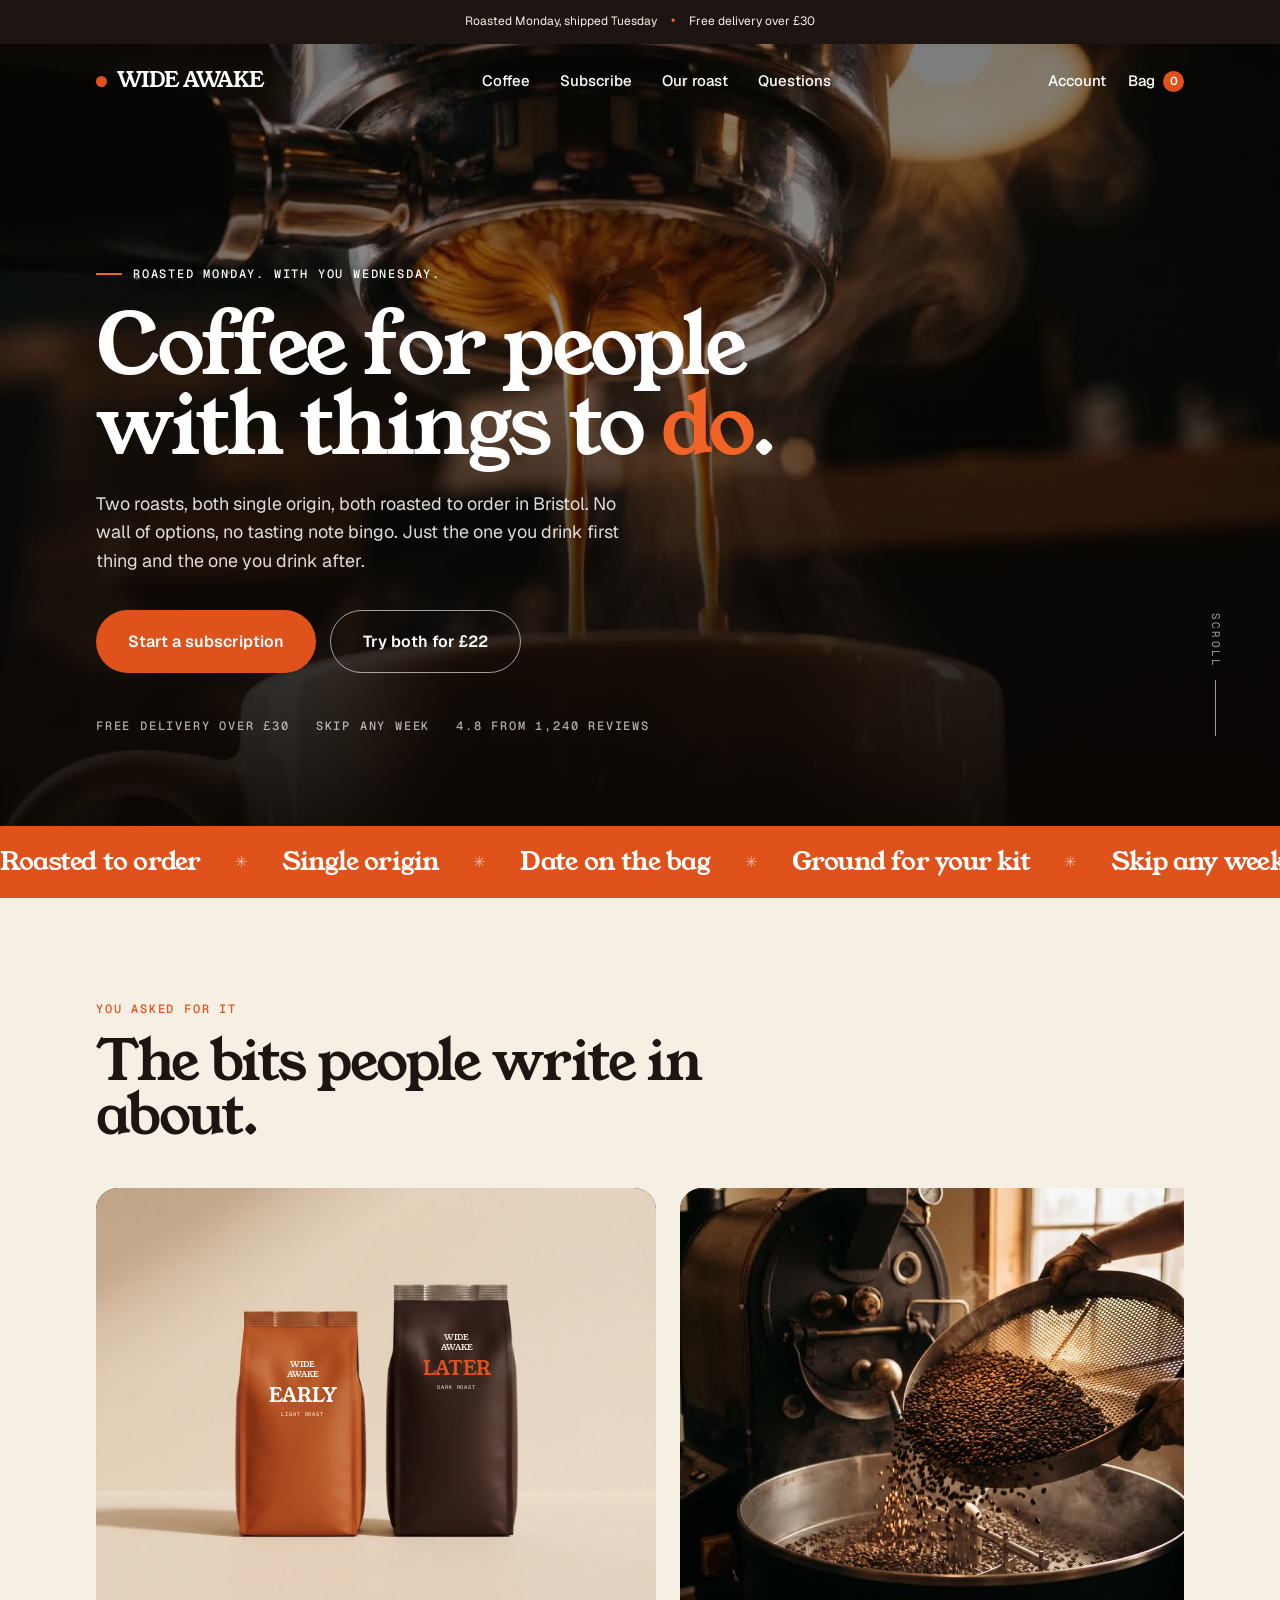
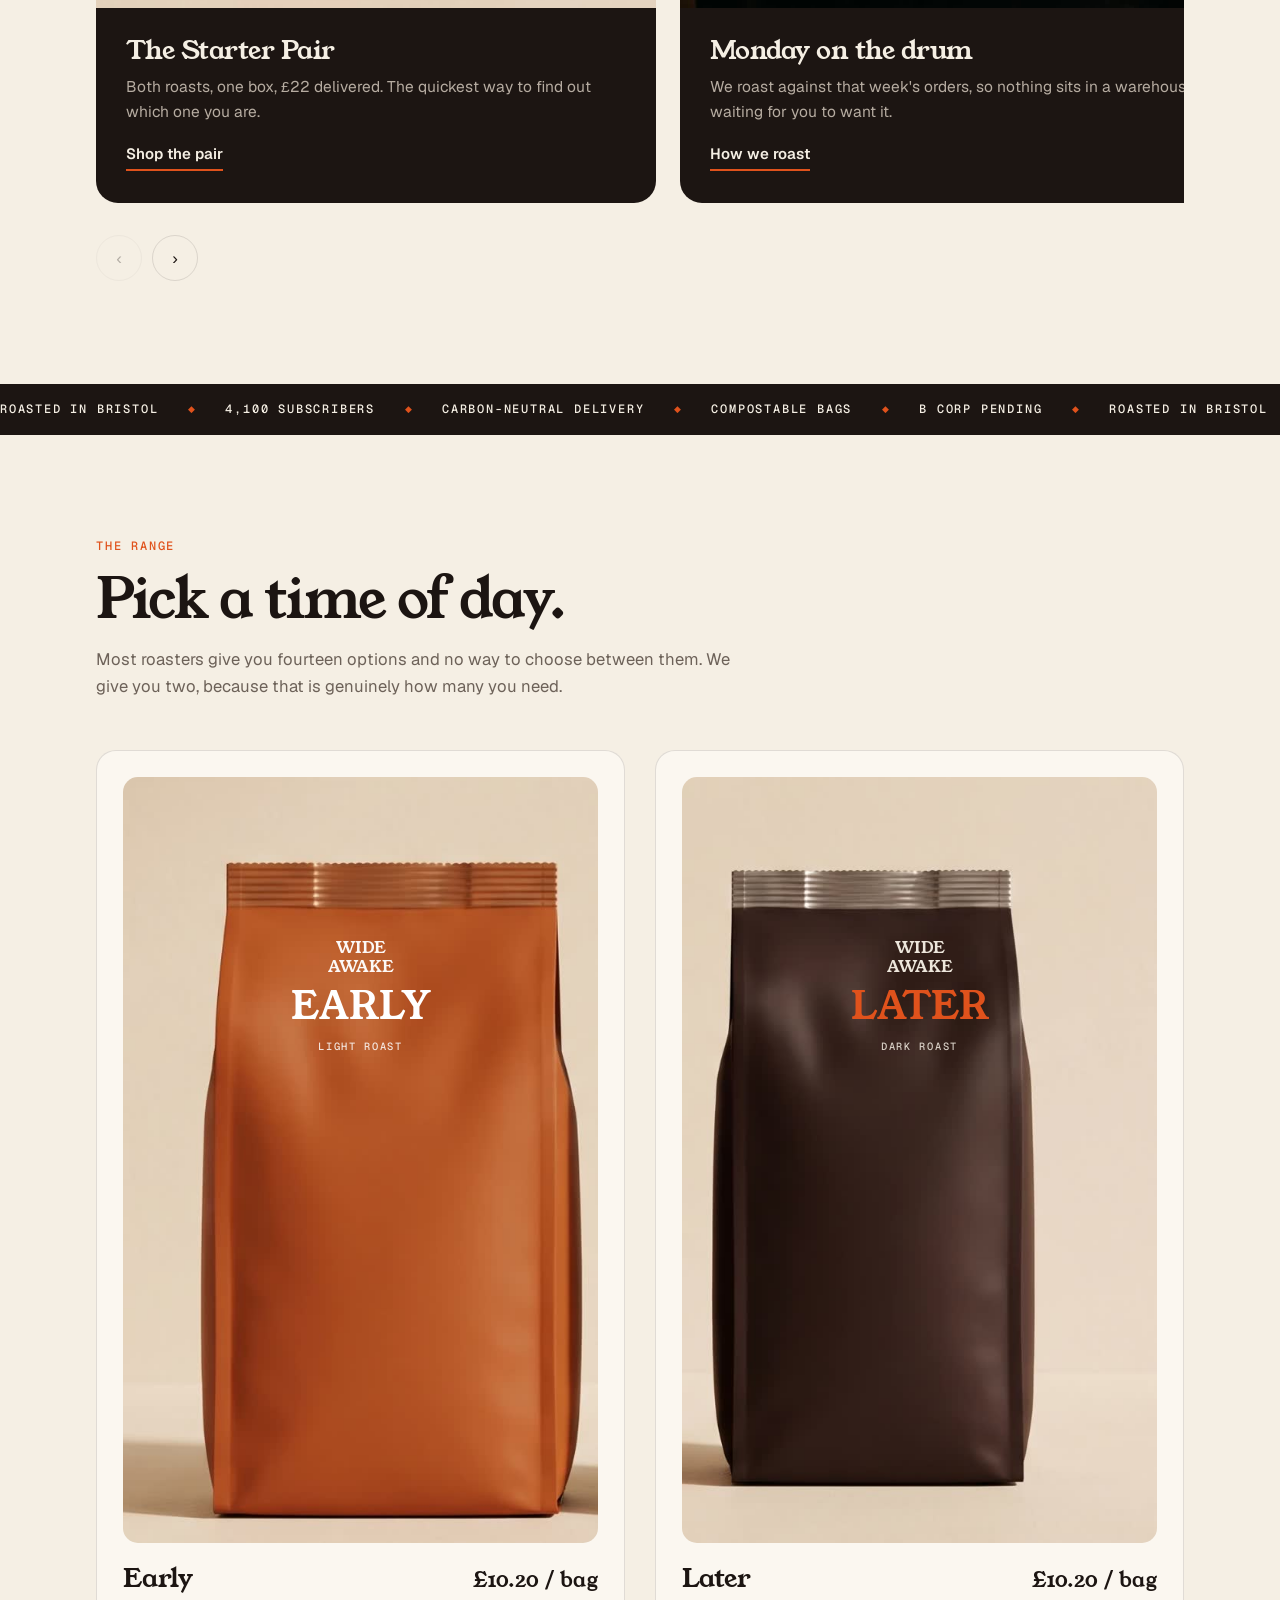
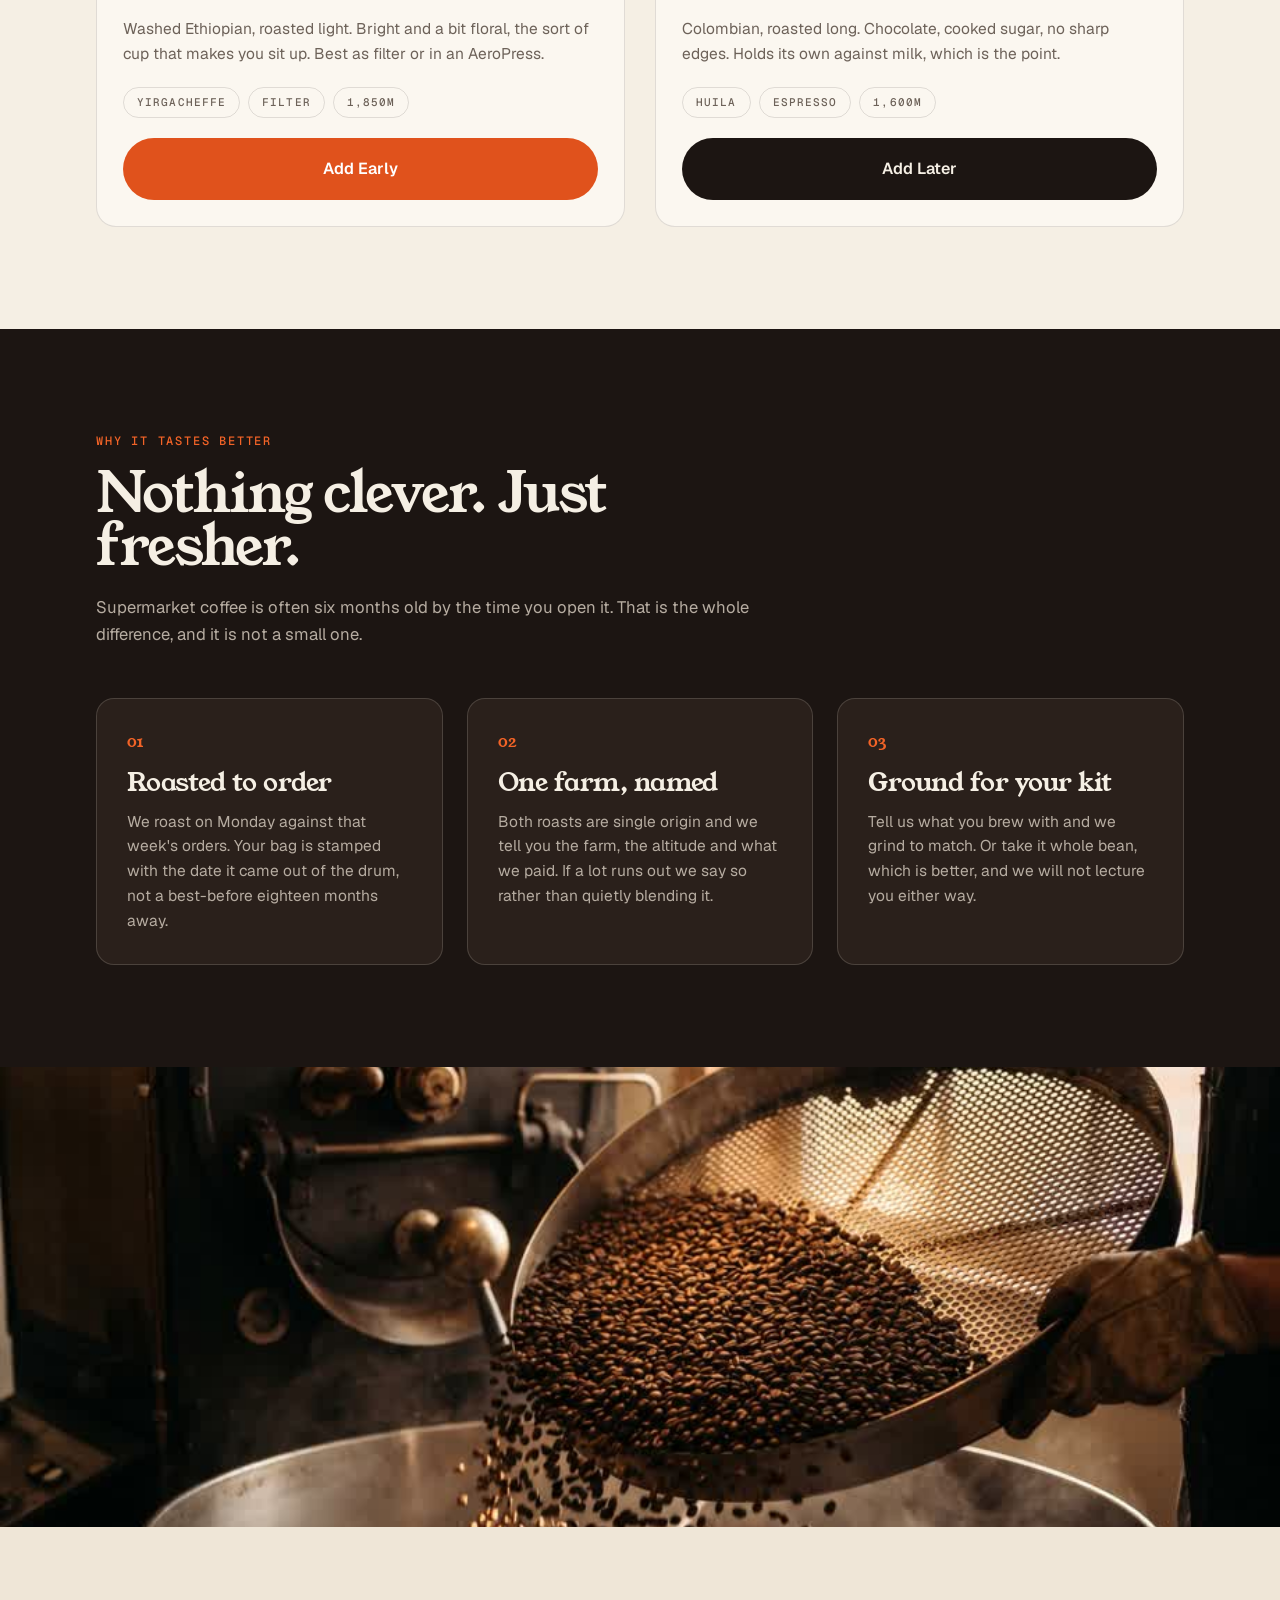
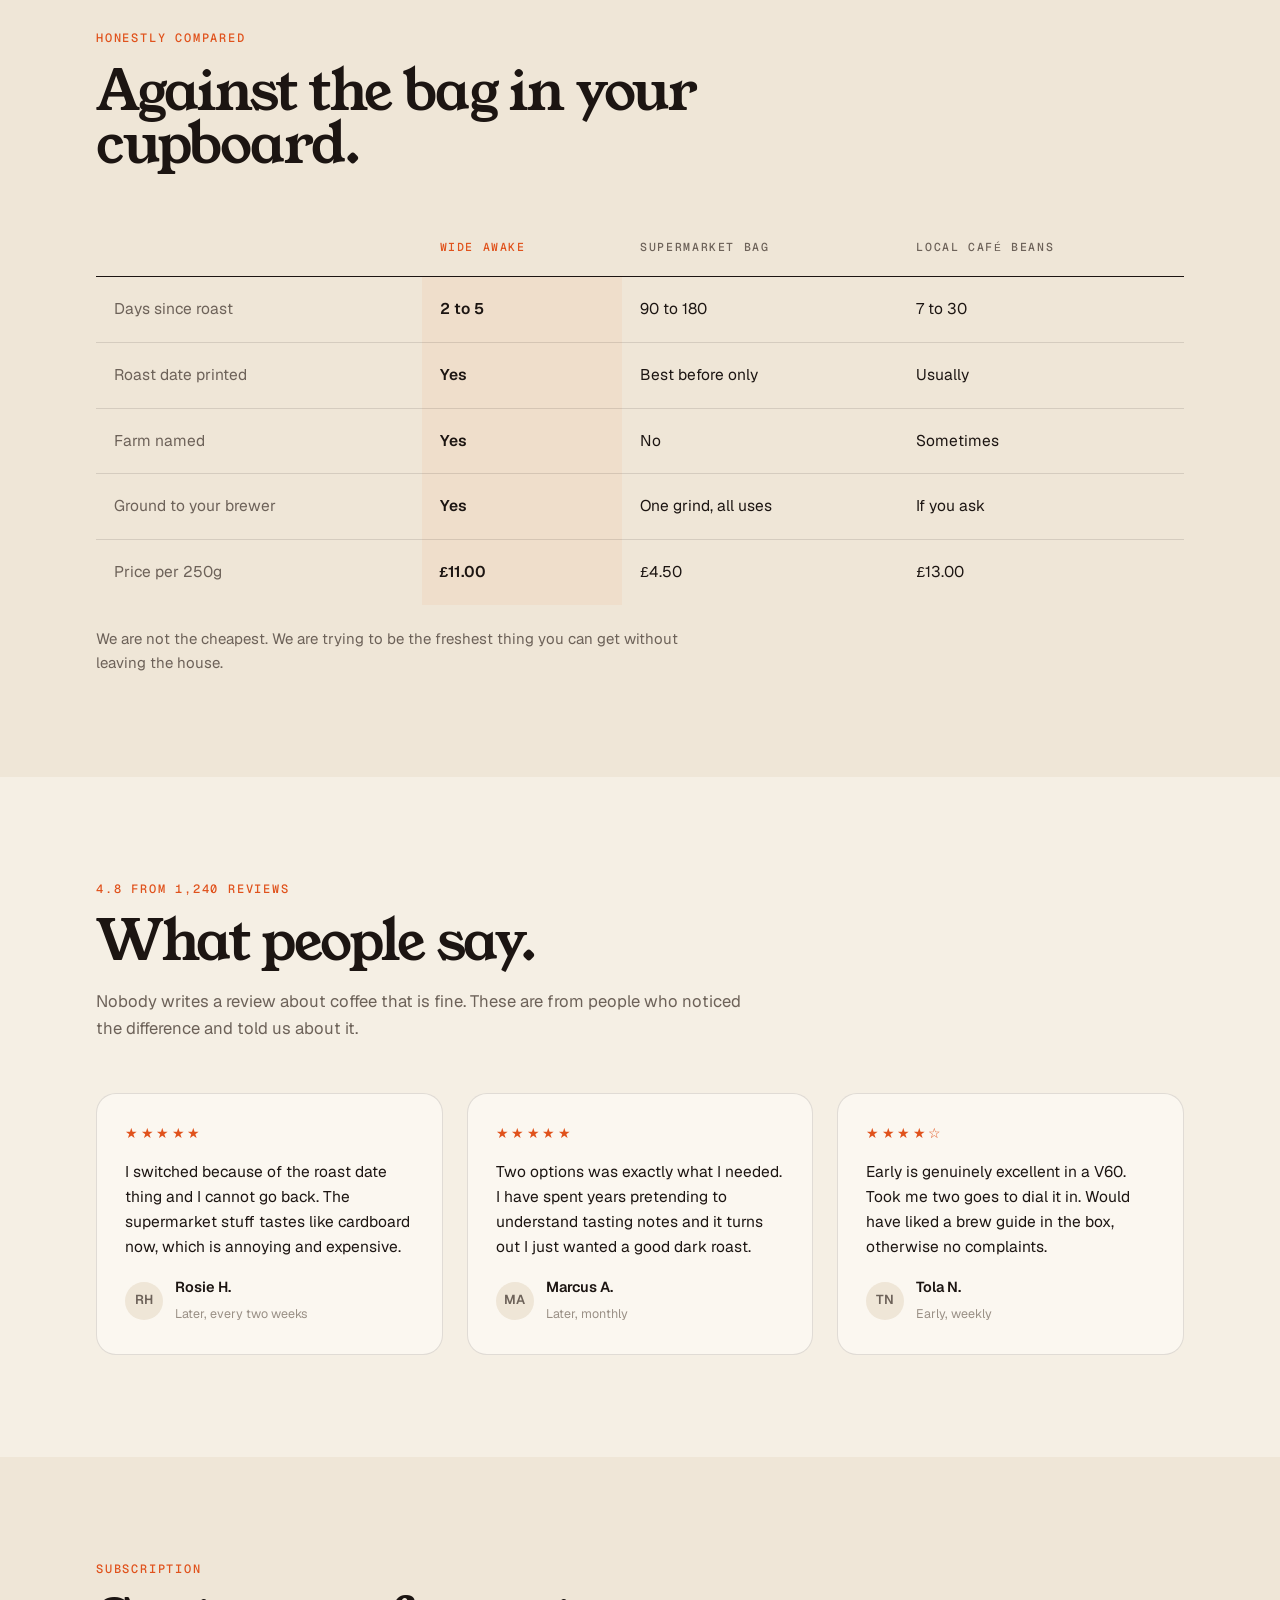
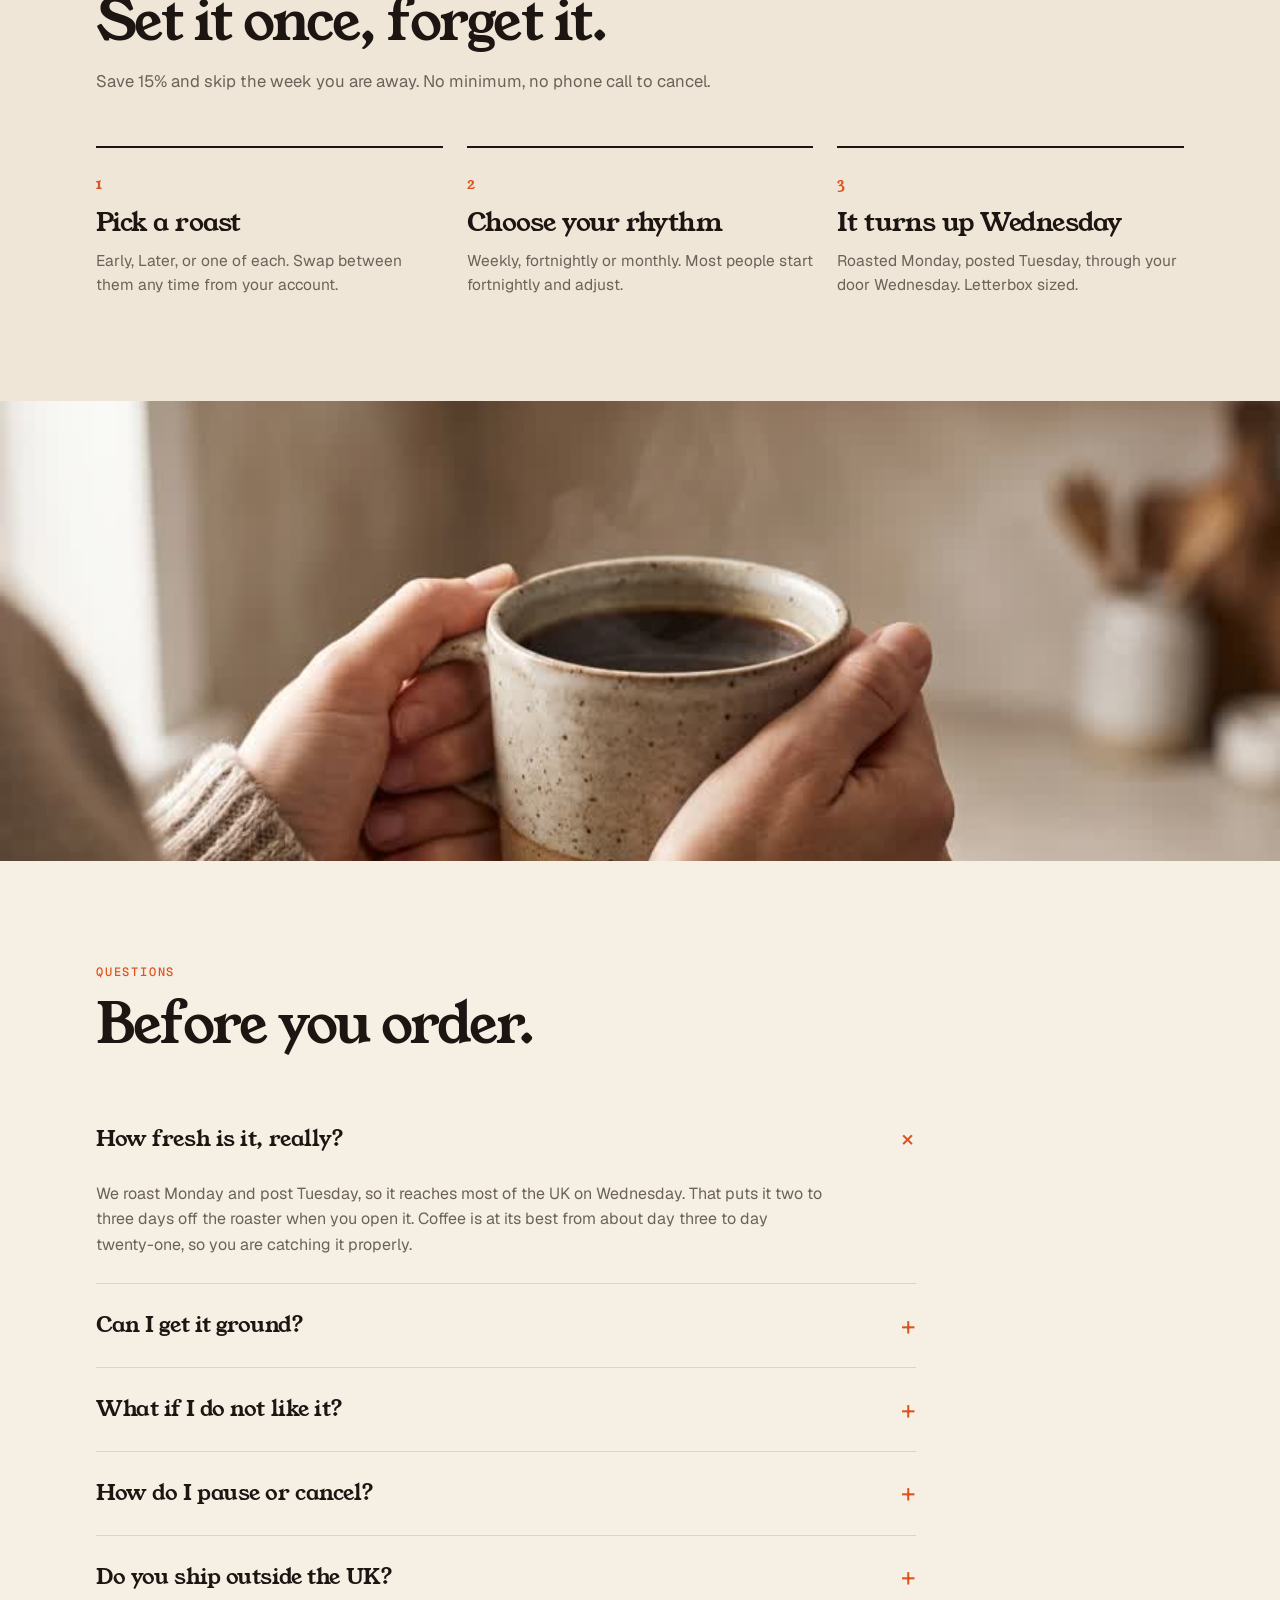
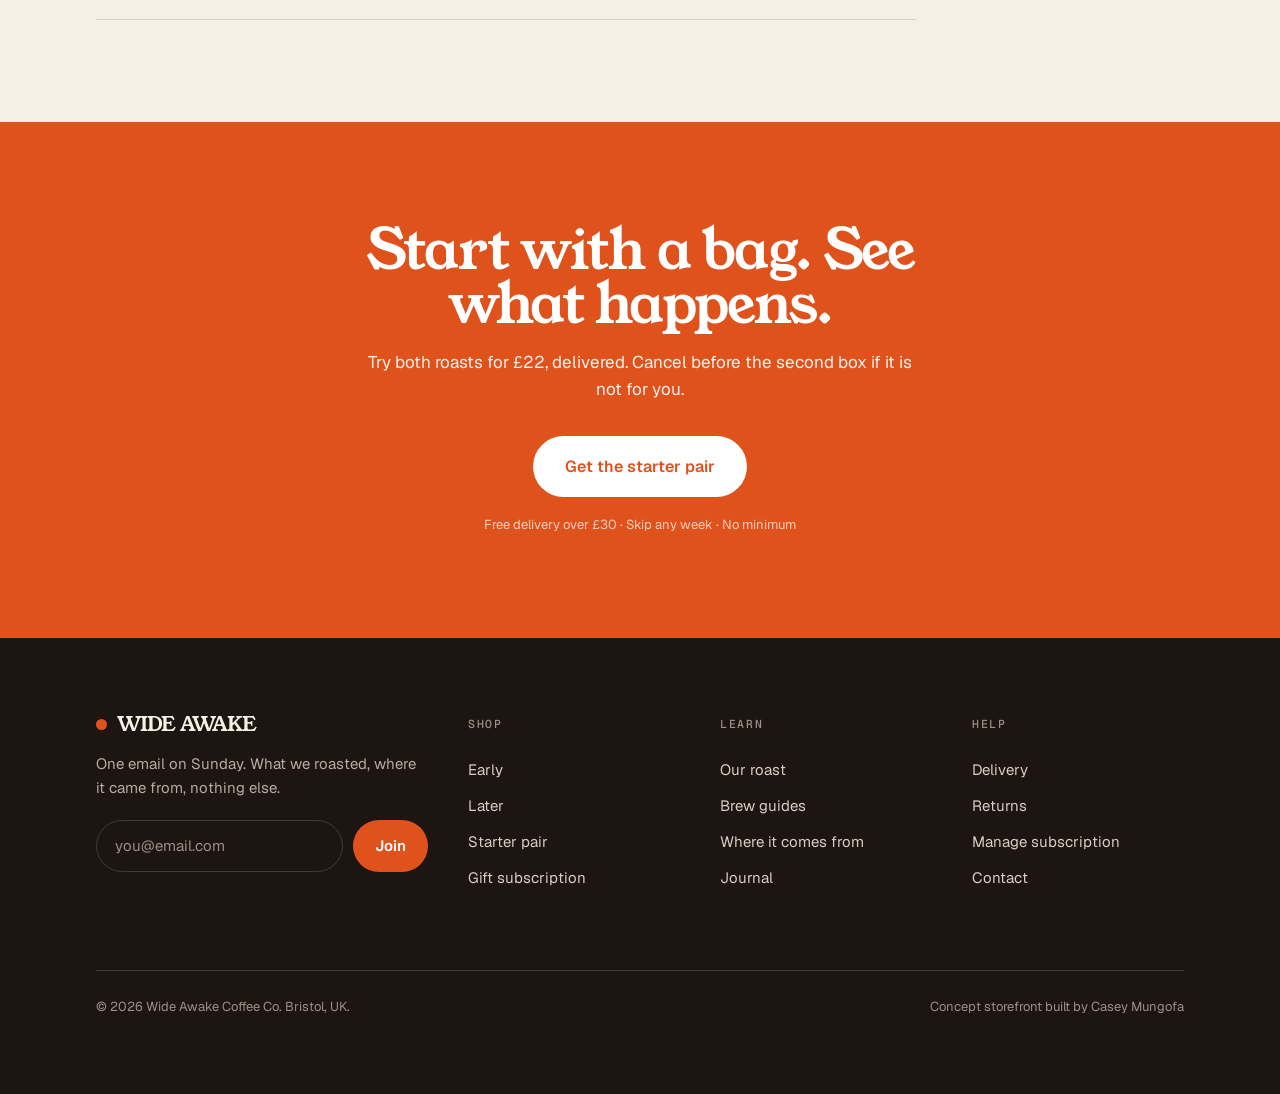
==== index.html @ 092fe20b "Build the Wide Awake storefront Two-page concept DTC coffee shop, hand written in HTML, CSS and vani" ====
<!doctype html>
<html lang="en-GB">
<head>
<meta charset="utf-8">
<meta name="viewport" content="width=device-width,initial-scale=1">
<title>Wide Awake Coffee Co. — Roasted Monday, with you Wednesday</title>
<meta name="description" content="Two single origin roasts, roasted to order in Bristol and posted the next day. Subscribe and save 15%, skip any week, cancel whenever.">
<meta name="theme-color" content="#1c1512">
<meta property="og:title" content="Wide Awake Coffee Co.">
<meta property="og:description" content="Coffee for people with things to do. Roasted Monday, with you Wednesday.">
<meta property="og:image" content="assets/img/hero-espresso.jpg">
<meta property="og:type" content="website">
<link rel="preload" href="assets/fonts/young-serif-400.woff2" as="font" type="font/woff2" crossorigin>
<link rel="preload" href="assets/fonts/geist-500.woff2" as="font" type="font/woff2" crossorigin>
<link rel="stylesheet" href="assets/css/site.css">
<link rel="icon" href="data:image/svg+xml,<svg xmlns='http://www.w3.org/2000/svg' viewBox='0 0 32 32'><circle cx='16' cy='16' r='14' fill='%23e0521c'/></svg>">
</head>
<body>
<a class="skip" href="#main">Skip to content</a>

<!-- announcement -->
<div class="ann" aria-live="off">
  <div class="ann-track" id="annTrack">
    <div class="ann-item">Roasted Monday, shipped Tuesday <span>•</span> Free delivery over £30</div>
    <div class="ann-item">Skip or cancel any time <span>•</span> No minimum, no phone call</div>
    <div class="ann-item">Compostable bags <span>•</span> Carbon-neutral delivery</div>
  </div>
</div>

<!-- header -->
<header class="hdr" id="hdr">
  <div class="wrap hdr-in">
    <a class="brand" href="index.html"><i></i>WIDE AWAKE</a>
    <nav class="nav" aria-label="Main">
      <a href="product.html">Coffee</a>
      <a href="#subscription">Subscribe</a>
      <a href="#proof">Our roast</a>
      <a href="#faq">Questions</a>
    </nav>
    <div class="hdr-right">
      <a class="acct" href="#">Account</a>
      <button class="bag-btn" id="bagBtn" aria-label="Open bag">
        Bag <span class="bag-count" id="bagCount">0</span>
      </button>
      <button class="burger" id="burger" aria-label="Open menu" aria-expanded="false">
        <span></span><span></span><span></span>
      </button>
    </div>
  </div>
</header>

<main id="main">

<!-- hero -->
<section class="hero">
  <div class="hero-media">
    <img src="assets/img/hero-espresso.jpg" alt="Espresso extracting from a portafilter into a white cup" fetchpriority="high">
  </div>
  <div class="hero-scrim"></div>
  <div class="wrap hero-in">
    <div class="hero-kicker"><i></i><span>Roasted Monday. With you Wednesday.</span></div>
    <h1>Coffee for people with things to <em>do</em>.</h1>
    <p>Two roasts, both single origin, both roasted to order in Bristol. No wall of options,
       no tasting note bingo. Just the one you drink first thing and the one you drink after.</p>
    <div class="hero-cta">
      <a class="btn btn-primary" href="#range">Start a subscription</a>
      <a class="btn" href="#range" style="border:1.5px solid rgba(255,255,255,.6);color:#fff">Try both for £22</a>
    </div>
    <div class="hero-foot">
      <span class="mono">Free delivery over £30</span>
      <span class="mono">Skip any week</span>
      <span class="mono">4.8 from 1,240 reviews</span>
    </div>
  </div>
  <div class="scroll-cue">Scroll</div>
</section>

<!-- ticker -->
<div class="ticker" aria-hidden="true">
  <div class="ticker-run">
    <span>Roasted to order</span><i>✳</i><span>Single origin</span><i>✳</i>
    <span>Date on the bag</span><i>✳</i><span>Ground for your kit</span><i>✳</i>
    <span>Skip any week</span><i>✳</i>
  </div>
  <div class="ticker-run">
    <span>Roasted to order</span><i>✳</i><span>Single origin</span><i>✳</i>
    <span>Date on the bag</span><i>✳</i><span>Ground for your kit</span><i>✳</i>
    <span>Skip any week</span><i>✳</i>
  </div>
</div>

<!-- carousel -->
<section class="sec">
  <div class="wrap">
    <div class="sec-head rv">
      <span class="eyebrow mono">You asked for it</span>
      <h2>The bits people write in about.</h2>
    </div>
    <div class="rail rv" id="rail" style="margin-top:clamp(30px,3.6vw,46px)">
      <article class="slide">
        <div class="shot-in">
          <img src="assets/img/bags.jpg" alt="Wide Awake Early and Later side by side on a plaster backdrop">
          <div class="mark" style="left:26.2%;width:21.4%;top:41%">
            <div class="m1">WIDE<br>AWAKE</div><div class="m2">EARLY</div><div class="m3">LIGHT ROAST</div>
          </div>
          <div class="mark on-dark" style="left:52.8%;width:23.2%;top:34.5%">
            <div class="m1">WIDE<br>AWAKE</div><div class="m2">LATER</div><div class="m3">DARK ROAST</div>
          </div>
        </div>
        <div class="slide-body">
          <h3>The Starter Pair</h3>
          <p>Both roasts, one box, £22 delivered. The quickest way to find out which one you are.</p>
          <a class="slide-link" href="#range">Shop the pair</a>
        </div>
      </article>
      <article class="slide">
        <img src="assets/img/roastery.jpg" alt="Freshly roasted beans tipped into the cooling tray">
        <div class="slide-body">
          <h3>Monday on the drum</h3>
          <p>We roast against that week's orders, so nothing sits in a warehouse waiting for you to want it.</p>
          <a class="slide-link" href="#proof">How we roast</a>
        </div>
      </article>
      <article class="slide">
        <img src="assets/img/pourover.jpg" alt="Water poured from a gooseneck kettle over a paper filter">
        <div class="slide-body">
          <h3>Brew guides that fit</h3>
          <p>One card per method, written for the kit you already own rather than the kit we would like you to buy.</p>
          <a class="slide-link" href="#">Read the guides</a>
        </div>
      </article>
      <article class="slide">
        <img src="assets/img/mug-counter.jpg" alt="A speckled stoneware mug of black coffee on a kitchen counter">
        <div class="slide-body">
          <h3>Letterbox sized</h3>
          <p>The bag fits through a standard letterbox, so nobody has to be in on Wednesday.</p>
          <a class="slide-link" href="#subscription">How delivery works</a>
        </div>
      </article>
    </div>
    <div class="rail-nav rv">
      <button id="railPrev" aria-label="Previous">‹</button>
      <button id="railNext" aria-label="Next">›</button>
    </div>
  </div>
</section>

<!-- trust strip -->
<div class="trust" aria-hidden="true">
  <div class="trust-in">
    <div class="trust-run">
      <span>Roasted in Bristol</span><i>◆</i><span>4,100 subscribers</span><i>◆</i>
      <span>Carbon-neutral delivery</span><i>◆</i><span>Compostable bags</span><i>◆</i>
      <span>B Corp pending</span><i>◆</i>
    </div>
    <div class="trust-run">
      <span>Roasted in Bristol</span><i>◆</i><span>4,100 subscribers</span><i>◆</i>
      <span>Carbon-neutral delivery</span><i>◆</i><span>Compostable bags</span><i>◆</i>
      <span>B Corp pending</span><i>◆</i>
    </div>
  </div>
</div>

<!-- range -->
<section class="sec" id="range">
  <div class="wrap">
    <div class="sec-head rv">
      <span class="eyebrow mono">The range</span>
      <h2>Pick a time of day.</h2>
      <p class="lede">Most roasters give you fourteen options and no way to choose between them.
        We give you two, because that is genuinely how many you need.</p>
    </div>

    <div class="cards">
      <article class="card rv" data-sku="early">
        <div class="shot">
          <img src="assets/img/bag-early.jpg" alt="Wide Awake Early, light roast, 250g" loading="lazy">
          <div class="mark">
            <div class="m1">WIDE<br>AWAKE</div>
            <div class="m2">EARLY</div>
            <div class="m3">LIGHT ROAST</div>
          </div>
        </div>
        <div class="card-top">
          <h3>Early</h3>
          <span class="price" data-price>£10.20 / bag</span>
        </div>
        <p>Washed Ethiopian, roasted light. Bright and a bit floral, the sort of cup that makes
           you sit up. Best as filter or in an AeroPress.</p>
        <div class="chips"><span class="chip">Yirgacheffe</span><span class="chip">Filter</span><span class="chip">1,850m</span></div>
        <button class="btn btn-primary btn-block add" data-name="Early" data-sub="Light roast, 250g" data-img="assets/img/bag-early.jpg" data-amt="10.2">Add Early</button>
      </article>

      <article class="card rv" data-sku="later" style="transition-delay:.09s">
        <div class="shot">
          <img src="assets/img/bag-later.jpg" alt="Wide Awake Later, dark roast, 250g" loading="lazy">
          <div class="mark on-dark">
            <div class="m1">WIDE<br>AWAKE</div>
            <div class="m2">LATER</div>
            <div class="m3">DARK ROAST</div>
          </div>
        </div>
        <div class="card-top">
          <h3>Later</h3>
          <span class="price" data-price>£10.20 / bag</span>
        </div>
        <p>Colombian, roasted long. Chocolate, cooked sugar, no sharp edges. Holds its own
           against milk, which is the point.</p>
        <div class="chips"><span class="chip">Huila</span><span class="chip">Espresso</span><span class="chip">1,600m</span></div>
        <button class="btn btn-dark btn-block add" data-name="Later" data-sub="Dark roast, 250g" data-img="assets/img/bag-later.jpg" data-amt="10.2">Add Later</button>
      </article>
    </div>
  </div>
</section>

<!-- proof -->
<section class="sec dark" id="proof">
  <div class="wrap">
    <div class="sec-head rv">
      <span class="eyebrow mono">Why it tastes better</span>
      <h2>Nothing clever. Just fresher.</h2>
      <p class="lede">Supermarket coffee is often six months old by the time you open it.
        That is the whole difference, and it is not a small one.</p>
    </div>
    <div class="steps">
      <div class="step rv">
        <span class="step-n">01</span>
        <h3>Roasted to order</h3>
        <p>We roast on Monday against that week's orders. Your bag is stamped with the date it
           came out of the drum, not a best-before eighteen months away.</p>
      </div>
      <div class="step rv" style="transition-delay:.09s">
        <span class="step-n">02</span>
        <h3>One farm, named</h3>
        <p>Both roasts are single origin and we tell you the farm, the altitude and what we
           paid. If a lot runs out we say so rather than quietly blending it.</p>
      </div>
      <div class="step rv" style="transition-delay:.18s">
        <span class="step-n">03</span>
        <h3>Ground for your kit</h3>
        <p>Tell us what you brew with and we grind to match. Or take it whole bean, which is
           better, and we will not lecture you either way.</p>
      </div>
    </div>
  </div>
</section>

<img class="band" src="assets/img/roastery.jpg" alt="Beans cooling in the tray after the Monday roast" loading="lazy">

<!-- comparison -->
<section class="sec ground">
  <div class="wrap">
    <div class="sec-head rv">
      <span class="eyebrow mono">Honestly compared</span>
      <h2>Against the bag in your cupboard.</h2>
    </div>
    <div class="table-wrap rv">
      <table>
        <thead>
          <tr><th></th><th class="us">Wide Awake</th><th>Supermarket bag</th><th>Local café beans</th></tr>
        </thead>
        <tbody>
          <tr><td>Days since roast</td><td class="us">2 to 5</td><td>90 to 180</td><td>7 to 30</td></tr>
          <tr><td>Roast date printed</td><td class="us">Yes</td><td>Best before only</td><td>Usually</td></tr>
          <tr><td>Farm named</td><td class="us">Yes</td><td>No</td><td>Sometimes</td></tr>
          <tr><td>Ground to your brewer</td><td class="us">Yes</td><td>One grind, all uses</td><td>If you ask</td></tr>
          <tr><td>Price per 250g</td><td class="us">£11.00</td><td>£4.50</td><td>£13.00</td></tr>
        </tbody>
      </table>
    </div>
    <p class="table-note rv">We are not the cheapest. We are trying to be the freshest thing you
       can get without leaving the house.</p>
  </div>
</section>

<!-- reviews -->
<section class="sec">
  <div class="wrap">
    <div class="sec-head rv">
      <span class="eyebrow mono">4.8 from 1,240 reviews</span>
      <h2>What people say.</h2>
      <p class="lede">Nobody writes a review about coffee that is fine. These are from people who
        noticed the difference and told us about it.</p>
    </div>
    <div class="reviews">
      <article class="review rv">
        <span class="stars">★★★★★</span>
        <p>I switched because of the roast date thing and I cannot go back. The supermarket
           stuff tastes like cardboard now, which is annoying and expensive.</p>
        <div class="who"><span class="avatar">RH</span><span><b>Rosie H.</b><em>Later, every two weeks</em></span></div>
      </article>
      <article class="review rv" style="transition-delay:.09s">
        <span class="stars">★★★★★</span>
        <p>Two options was exactly what I needed. I have spent years pretending to understand
           tasting notes and it turns out I just wanted a good dark roast.</p>
        <div class="who"><span class="avatar">MA</span><span><b>Marcus A.</b><em>Later, monthly</em></span></div>
      </article>
      <article class="review rv" style="transition-delay:.18s">
        <span class="stars">★★★★☆</span>
        <p>Early is genuinely excellent in a V60. Took me two goes to dial it in. Would have
           liked a brew guide in the box, otherwise no complaints.</p>
        <div class="who"><span class="avatar">TN</span><span><b>Tola N.</b><em>Early, weekly</em></span></div>
      </article>
    </div>
  </div>
</section>

<!-- subscription -->
<section class="sec ground" id="subscription">
  <div class="wrap">
    <div class="sec-head rv">
      <span class="eyebrow mono">Subscription</span>
      <h2>Set it once, forget it.</h2>
      <p class="lede">Save 15% and skip the week you are away. No minimum, no phone call to cancel.</p>
    </div>
    <div class="how">
      <div class="how-item rv">
        <span class="how-n">1</span>
        <h3>Pick a roast</h3>
        <p>Early, Later, or one of each. Swap between them any time from your account.</p>
      </div>
      <div class="how-item rv" style="transition-delay:.09s">
        <span class="how-n">2</span>
        <h3>Choose your rhythm</h3>
        <p>Weekly, fortnightly or monthly. Most people start fortnightly and adjust.</p>
      </div>
      <div class="how-item rv" style="transition-delay:.18s">
        <span class="how-n">3</span>
        <h3>It turns up Wednesday</h3>
        <p>Roasted Monday, posted Tuesday, through your door Wednesday. Letterbox sized.</p>
      </div>
    </div>
  </div>
</section>

<img class="band" src="assets/img/mug-hands.jpg" alt="Two hands wrapped around a mug of black coffee" loading="lazy">

<!-- faq -->
<section class="sec" id="faq">
  <div class="wrap">
    <div class="sec-head rv">
      <span class="eyebrow mono">Questions</span>
      <h2>Before you order.</h2>
    </div>
    <div class="faq rv">
      <details class="q" open>
        <summary>How fresh is it, really? <span class="sign">+</span></summary>
        <div class="a">We roast Monday and post Tuesday, so it reaches most of the UK on Wednesday.
          That puts it two to three days off the roaster when you open it. Coffee is at its best
          from about day three to day twenty-one, so you are catching it properly.</div>
      </details>
      <details class="q">
        <summary>Can I get it ground? <span class="sign">+</span></summary>
        <div class="a">Yes. Tell us what you brew with at checkout and we grind it that morning to
          match. Whole bean keeps better, so if you own a grinder we would nudge you that way,
          but ground is not a compromise if you are drinking it inside a fortnight.</div>
      </details>
      <details class="q">
        <summary>What if I do not like it? <span class="sign">+</span></summary>
        <div class="a">Tell us within thirty days and the first bag is on us, keep it or bin it.
          We would rather know why, so there is a line in the email asking, but you do not have
          to fill it in to get your money back.</div>
      </details>
      <details class="q">
        <summary>How do I pause or cancel? <span class="sign">+</span></summary>
        <div class="a">Two clicks in your account, any time before the Sunday cut-off. Skip a single
          week, push the whole thing back a month, or stop entirely. Nobody rings you to ask if
          you are sure.</div>
      </details>
      <details class="q">
        <summary>Do you ship outside the UK? <span class="sign">+</span></summary>
        <div class="a">Ireland and most of the EU, posted the same Tuesday, usually two to four days
          in transit. Everywhere else is on the list but we are not shipping it until it arrives
          fresh enough to be worth the money.</div>
      </details>
    </div>
  </div>
</section>

<!-- cta -->
<section class="cta">
  <div class="wrap">
    <h2>Start with a bag. See what happens.</h2>
    <p>Try both roasts for £22, delivered. Cancel before the second box if it is not for you.</p>
    <a class="btn btn-light btn-lg" href="#range">Get the starter pair</a>
    <small>Free delivery over £30 · Skip any week · No minimum</small>
  </div>
</section>

</main>

<!-- footer -->
<footer class="ftr">
  <div class="wrap">
    <div class="ftr-top">
      <div class="ftr-brand">
        <h4><i></i>WIDE AWAKE</h4>
        <p class="ftr-blurb">One email on Sunday. What we roasted, where it came from, nothing else.</p>
        <form class="signup" id="signup">
          <input type="email" placeholder="you@email.com" aria-label="Email address" required>
          <button type="submit">Join</button>
        </form>
        <p class="signup-done" id="signupDone">Thanks. Look out for Sunday.</p>
      </div>
      <div class="ftr-col">
        <h5>Shop</h5>
        <a href="product.html">Early</a><a href="product.html">Later</a>
        <a href="#range">Starter pair</a><a href="#">Gift subscription</a>
      </div>
      <div class="ftr-col">
        <h5>Learn</h5>
        <a href="#proof">Our roast</a><a href="#">Brew guides</a>
        <a href="#">Where it comes from</a><a href="#">Journal</a>
      </div>
      <div class="ftr-col">
        <h5>Help</h5>
        <a href="#">Delivery</a><a href="#">Returns</a>
        <a href="#subscription">Manage subscription</a><a href="#">Contact</a>
      </div>
    </div>
    <div class="ftr-btm">
      <span>© 2026 Wide Awake Coffee Co. Bristol, UK.</span>
      <span>Concept storefront built by Casey Mungofa</span>
    </div>
  </div>
</footer>

<!-- mobile sheet -->
<div class="sheet" id="sheet">
  <div class="sheet-hd">
    <span class="brand"><i></i>WIDE AWAKE</span>
    <button id="sheetClose" aria-label="Close menu" style="font-size:30px;line-height:1">×</button>
  </div>
  <a href="product.html">Coffee</a>
  <a href="#subscription">Subscribe</a>
  <a href="#proof">Our roast</a>
  <a href="#faq">Questions</a>
  <a href="#">Account</a>
  <a class="btn btn-primary" href="#range">Start a subscription</a>
</div>

<!-- cart -->
<div class="scrim" id="scrim"></div>
<aside class="drawer" id="drawer" aria-label="Your bag">
  <div class="drawer-hd">
    <h3>Your bag</h3>
    <button id="drawerClose" aria-label="Close bag" style="font-size:28px;line-height:1">×</button>
  </div>
  <div class="drawer-body" id="drawerBody">
    <p class="drawer-empty">Nothing in here yet.</p>
  </div>
  <div class="drawer-ft">
    <div class="total"><span>Subtotal</span><b id="total">£0.00</b></div>
    <a class="btn btn-primary btn-block" href="#">Checkout</a>
    <small>Free delivery over £30. Skip or cancel any time.</small>
  </div>
</aside>

<script src="assets/js/site.js"></script>
</body>
</html>
---- assets/css/site.css ----
/* ==========================================================================
   WIDE AWAKE. Coffee for people with things to do.
   One accent (ember), one dark (espresso), one ground (oat).
   Young Serif for the shouting, Geist for the talking, Geist Mono for labels.
   ========================================================================== */
@import url("fonts.css");

:root{
  --oat:#f5efe4;
  --oat-2:#efe6d7;
  --espresso:#1c1512;
  --espresso-2:#2a201b;
  --ember:#e0521c;
  --ember-lift:#f26327;
  --cream:#fbf7f0;
  --ink:#1c1512;
  --dim:#6d6259;
  --quiet:#9a9086;
  --soft:#b6aca1;
  --line:rgba(28,21,18,.12);
  --line-dark:rgba(245,239,228,.16);

  --display:"Young Serif",Georgia,"Times New Roman",serif;
  --body:Geist,-apple-system,BlinkMacSystemFont,"Segoe UI",Arial,sans-serif;
  --mono:"Geist Mono",ui-monospace,Consolas,monospace;

  --wrap:1200px;
  --gutter:clamp(20px,4.4vw,56px);
  --ease:cubic-bezier(.22,.61,.36,1);
}

*,*::before,*::after{box-sizing:border-box;margin:0;padding:0}
html{-webkit-text-size-adjust:100%;scroll-behavior:smooth}
body{background:var(--oat);color:var(--ink);font-family:var(--body);
  font-size:17px;line-height:1.6;-webkit-font-smoothing:antialiased;
  overflow-x:hidden}
img{display:block;max-width:100%}
a{color:inherit;text-decoration:none}
button{font:inherit;color:inherit;background:none;border:0;cursor:pointer}
:focus-visible{outline:2px solid var(--ember);outline-offset:3px;border-radius:4px}

.wrap{max-width:var(--wrap);margin:0 auto;padding-inline:var(--gutter)}
.mono{font-family:var(--mono);font-weight:500;font-size:12px;letter-spacing:.15em;
  text-transform:uppercase}
.skip{position:absolute;left:-9999px;top:0;background:var(--ember);color:#fff;
  padding:12px 20px;z-index:200}
.skip:focus{left:12px;top:12px}

h1,h2,h3,h4{font-family:var(--display);font-weight:400;letter-spacing:-.035em;
  line-height:.95}
h1{font-size:clamp(46px,6.6vw,84px)}
h2{font-size:clamp(34px,4.4vw,60px)}
h3{font-size:clamp(21px,2vw,28px);letter-spacing:-.02em;line-height:1.12}

/* --- buttons --- */
.btn{display:inline-flex;align-items:center;justify-content:center;gap:10px;
  font-family:var(--body);font-weight:600;font-size:16px;padding:18px 32px;
  border-radius:999px;min-height:56px;
  transition:transform .2s var(--ease),background .2s var(--ease),color .2s var(--ease)}
.btn:hover{transform:translateY(-2px)}
.btn:active{transform:translateY(0)}
.btn-primary{background:var(--ember);color:#fff}
.btn-primary:hover{background:var(--ember-lift)}
.btn-dark{background:var(--espresso);color:var(--oat)}
.btn-dark:hover{background:var(--espresso-2)}
.btn-ghost{border:1.5px solid var(--ink);color:var(--ink)}
.btn-ghost:hover{background:var(--ink);color:var(--oat)}
.btn-light{background:#fff;color:var(--ember)}
.btn-block{width:100%}

/* --- announcement --- */
.ann{background:var(--espresso);color:var(--oat);height:44px;overflow:hidden;
  display:grid;place-items:center;position:relative;z-index:60}
.ann-track{display:flex;flex-direction:column;transition:transform .6s var(--ease)}
.ann-item{height:44px;display:flex;align-items:center;justify-content:center;
  gap:14px;font-size:12px}
.ann-item span{color:var(--ember-lift)}

/* --- header --- */
.hdr{position:sticky;top:0;z-index:50;color:#fff;
  transition:background .3s var(--ease),color .3s var(--ease),
             box-shadow .3s var(--ease),transform .3s var(--ease)}
.hdr-in{display:flex;align-items:center;justify-content:space-between;gap:24px;
  height:74px}
.brand{display:flex;align-items:center;gap:10px;font-family:var(--display);
  font-size:21px;letter-spacing:-.045em}
.brand i{width:11px;height:11px;border-radius:50%;background:var(--ember);
  display:block;flex:none}
.nav{display:flex;align-items:center;gap:30px;font-size:15px;font-weight:500}
.nav a{position:relative;padding:6px 0}
.nav a::after{content:"";position:absolute;left:0;right:0;bottom:0;height:1.5px;
  background:currentColor;transform:scaleX(0);transform-origin:left;
  transition:transform .28s var(--ease)}
.nav a:hover::after{transform:scaleX(1)}
.hdr-right{display:flex;align-items:center;gap:22px;font-size:15px;font-weight:500}
.bag-btn{display:flex;align-items:center;gap:8px}
.bag-count{min-width:21px;height:21px;padding:0 6px;border-radius:999px;
  background:var(--ember);color:#fff;font-size:11.5px;font-weight:600;
  display:grid;place-items:center;transition:transform .3s var(--ease)}
.bag-count.pop{transform:scale(1.45)}
.burger{display:none;width:26px;height:16px;position:relative;flex:none}
.burger span{position:absolute;left:0;right:0;height:1.8px;background:currentColor;
  transition:transform .3s var(--ease),opacity .2s}
.burger span:nth-child(1){top:0}
.burger span:nth-child(2){top:7px}
.burger span:nth-child(3){top:14px}

/* solid state once you scroll past the hero */
.hdr.stuck{background:var(--oat);color:var(--ink);
  box-shadow:0 1px 0 var(--line),0 10px 30px rgba(28,21,18,.06)}
.hdr.hide{transform:translateY(-100%)}

/* --- hero --- */
.hero{position:relative;min-height:calc(100svh - 118px);margin-top:-74px;
  padding-top:74px;display:flex;align-items:flex-end;overflow:hidden;color:#fff}
.hero-media{position:absolute;inset:0}
.hero-media img{width:100%;height:100%;object-fit:cover;
  animation:drift 26s var(--ease) infinite alternate}
@keyframes drift{from{transform:scale(1.06) translate3d(0,0,0)}
  to{transform:scale(1.16) translate3d(0,-1.5%,0)}}
.hero-scrim{position:absolute;inset:0;background:linear-gradient(to top,
  rgba(10,7,5,.94) 0%,rgba(10,7,5,.78) 30%,rgba(10,7,5,.46) 62%,rgba(10,7,5,.52) 100%)}
.hero-in{position:relative;width:100%;padding-block:clamp(48px,7vw,92px)}
.hero-kicker{display:flex;align-items:center;gap:11px;margin-bottom:22px}
.hero-kicker i{width:26px;height:2px;background:var(--ember-lift);display:block}
.hero-kicker span{color:#fff;font-family:var(--mono);font-weight:500;
  font-size:12px;letter-spacing:.15em;text-transform:uppercase;
  text-shadow:0 1px 14px rgba(10,7,5,.8)}
.hero h1{max-width:15ch}
.hero h1 em{font-style:normal;color:var(--ember-lift)}
.hero p{margin-top:24px;max-width:46ch;font-size:clamp(17px,1.4vw,19px);
  color:rgba(255,255,255,.86)}
.hero-cta{display:flex;flex-wrap:wrap;gap:14px;margin-top:34px}
.hero-foot{display:flex;flex-wrap:wrap;align-items:center;gap:10px 26px;
  margin-top:44px;color:rgba(255,255,255,.68);font-size:12px}
.scroll-cue{position:absolute;right:var(--gutter);bottom:clamp(48px,7vw,92px);
  writing-mode:vertical-rl;font-family:var(--mono);font-size:11px;
  letter-spacing:.2em;text-transform:uppercase;color:rgba(255,255,255,.6);
  display:flex;align-items:center;gap:12px}
.scroll-cue::after{content:"";width:1px;height:56px;background:currentColor;
  animation:cue 2.2s var(--ease) infinite}
@keyframes cue{0%{transform:scaleY(.2);transform-origin:top}
  50%{transform:scaleY(1);transform-origin:top}
  51%{transform:scaleY(1);transform-origin:bottom}
  100%{transform:scaleY(.2);transform-origin:bottom}}

/* --- word ticker --- */
.ticker{background:var(--ember);color:#fff;padding:15px 0;overflow:hidden;
  display:flex;gap:0;white-space:nowrap}
.ticker-run{display:flex;align-items:center;gap:34px;padding-right:34px;flex:none;
  animation:slide 34s linear infinite}
.ticker-run span{font-family:var(--display);font-size:26px;letter-spacing:-.03em}
.ticker-run i{font-style:normal;opacity:.6;font-size:15px}
@keyframes slide{to{transform:translateX(-100%)}}
.ticker:hover .ticker-run{animation-play-state:paused}

/* --- section furniture --- */
.sec{padding-block:clamp(64px,8vw,116px)}
.sec-head{max-width:60ch}
.eyebrow{color:var(--ember);display:block;margin-bottom:16px}
.lede{margin-top:20px;color:var(--dim);font-size:clamp(16px,1.3vw,19px)}
.dark{background:var(--espresso);color:var(--oat)}
.dark .lede{color:var(--soft)}
.dark .eyebrow{color:var(--ember-lift)}
.ground{background:var(--oat-2)}

/* --- feature carousel --- */
.rail{display:flex;gap:24px;overflow-x:auto;scroll-snap-type:x mandatory;
  scroll-behavior:smooth;padding-bottom:6px;
  scrollbar-width:none}
.rail::-webkit-scrollbar{display:none}
.slide{flex:0 0 min(560px,84vw);scroll-snap-align:start;border-radius:22px;
  overflow:hidden;position:relative;background:var(--espresso);color:var(--oat)}
.slide img{width:100%;aspect-ratio:4/3;object-fit:cover;
  transition:transform .8s var(--ease)}
.slide:hover img{transform:scale(1.04)}
.slide-body{padding:28px 30px 32px}
.slide-body h3{margin-bottom:10px}
.slide-body p{color:var(--soft);font-size:15.5px}
.slide-link{display:inline-block;margin-top:18px;font-weight:600;font-size:15px;
  border-bottom:2px solid var(--ember);padding-bottom:3px}
.rail-nav{display:flex;gap:10px;margin-top:26px}
.rail-nav button{width:46px;height:46px;border-radius:50%;border:1.5px solid var(--line);
  display:grid;place-items:center;transition:background .2s,color .2s,border-color .2s}
.rail-nav button:hover{background:var(--ink);color:var(--oat);border-color:var(--ink)}
.rail-nav button[disabled]{opacity:.3;cursor:default}
.rail-nav button[disabled]:hover{background:none;color:inherit;border-color:var(--line)}

/* --- trust strip --- */
.trust{background:var(--espresso);color:var(--oat);padding:16px 0;overflow:hidden}
.trust-run{display:flex;align-items:center;gap:30px;flex:none;padding-right:30px;
  animation:slide 40s linear infinite}
.trust-run span{font-family:var(--mono);font-weight:500;font-size:12px;
  letter-spacing:.15em;text-transform:uppercase;white-space:nowrap}
.trust-run i{font-style:normal;color:var(--ember);font-size:9px}
.trust-in{display:flex}

/* --- product cards --- */
.cards{display:grid;grid-template-columns:repeat(2,minmax(0,1fr));gap:30px;
  margin-top:clamp(34px,4vw,54px)}
.card{background:var(--cream);border:1px solid var(--line);border-radius:20px;
  padding:26px;display:flex;flex-direction:column;gap:20px;
  transition:transform .35s var(--ease),box-shadow .35s var(--ease)}
.card:hover{transform:translateY(-6px);box-shadow:0 26px 50px rgba(28,21,18,.1)}
.shot{position:relative;border-radius:15px;overflow:hidden;container-type:inline-size}
.shot img{width:100%;aspect-ratio:62/100;object-fit:cover;object-position:50% 34%;
  transition:transform .9s var(--ease)}
.card:hover .shot img{transform:scale(1.03)}
.mark{position:absolute;left:13%;width:74%;top:21%;text-align:center;color:#fff;
  pointer-events:none}
.mark .m1{font-family:var(--display);font-size:3.4cqw;line-height:1.18;opacity:.96}
.mark .m2{font-family:var(--display);font-size:8cqw;line-height:1;margin-top:2.4cqw}
.mark .m3{font-family:var(--mono);font-weight:500;font-size:2.2cqw;
  letter-spacing:.16em;margin-top:2.6cqw;opacity:.84}
.mark.on-dark{color:#f5efe4}
.mark.on-dark .m2{color:var(--ember)}
.card-top{display:flex;justify-content:space-between;align-items:baseline;gap:16px}
.price{font-family:var(--display);font-size:21px}
.card p{color:var(--dim);font-size:15.5px}
.chips{display:flex;flex-wrap:wrap;gap:8px}
.chip{border:1px solid var(--line);border-radius:999px;padding:6px 13px;
  font-family:var(--mono);font-weight:500;font-size:11px;letter-spacing:.1em;
  text-transform:uppercase;color:var(--dim)}
.card .btn{margin-top:auto}

/* --- numbered proof --- */
.steps{display:grid;grid-template-columns:repeat(3,minmax(0,1fr));gap:24px;
  margin-top:clamp(34px,4vw,54px)}
.step{border:1px solid var(--line-dark);border-radius:18px;padding:30px;
  background:var(--espresso-2);display:flex;flex-direction:column;gap:13px}
.step-n{font-family:var(--display);font-size:16px;color:var(--ember-lift)}
.step p{color:var(--soft);font-size:15.5px}
.band{width:100%;height:clamp(280px,38vw,460px);object-fit:cover}

/* --- comparison --- */
.table-wrap{margin-top:clamp(30px,3.6vw,46px);overflow-x:auto}
table{width:100%;border-collapse:collapse;min-width:640px}
th,td{padding:20px 18px;text-align:left;border-bottom:1px solid var(--line);
  font-size:15.5px;vertical-align:middle}
thead th{font-family:var(--mono);font-weight:500;font-size:11.5px;
  letter-spacing:.14em;text-transform:uppercase;color:var(--dim);
  border-bottom:1px solid var(--ink)}
thead th.us{color:var(--ember)}
tbody td:first-child{color:var(--dim)}
td.us{font-weight:600;background:rgba(224,82,28,.06)}
tr:last-child td{border-bottom:0}
.table-note{margin-top:22px;color:var(--dim);font-size:15px;max-width:60ch}

/* --- reviews --- */
.reviews{display:grid;grid-template-columns:repeat(3,minmax(0,1fr));gap:24px;
  margin-top:clamp(34px,4vw,54px)}
.review{background:var(--cream);border:1px solid var(--line);border-radius:20px;
  padding:28px;display:flex;flex-direction:column;gap:16px}
.stars{color:var(--ember);letter-spacing:.18em;font-size:14px}
.review p{font-size:15.5px}
.who{display:flex;align-items:center;gap:12px;margin-top:auto}
.avatar{width:38px;height:38px;border-radius:50%;background:var(--oat-2);
  display:grid;place-items:center;font-weight:600;font-size:13px;color:var(--dim);
  flex:none}
.who b{font-weight:600;font-size:14.5px;display:block}
.who em{font-style:normal;font-size:12.5px;color:var(--quiet)}

/* --- subscription steps --- */
.how{display:grid;grid-template-columns:repeat(3,minmax(0,1fr));gap:24px;
  margin-top:clamp(34px,4vw,54px)}
.how-item{display:flex;flex-direction:column;gap:12px;padding-top:24px;
  border-top:2px solid var(--ink)}
.how-n{font-family:var(--display);font-size:15px;color:var(--ember)}
.how-item p{color:var(--dim);font-size:15.5px}

/* --- faq --- */
.faq{margin-top:clamp(30px,3.6vw,46px);max-width:820px}
.q{border-bottom:1px solid var(--line)}
.q summary{list-style:none;cursor:pointer;padding:24px 0;display:flex;
  justify-content:space-between;align-items:center;gap:24px;
  font-family:var(--display);font-size:clamp(19px,1.7vw,24px);letter-spacing:-.02em}
.q summary::-webkit-details-marker{display:none}
.q .sign{color:var(--ember);font-family:var(--body);font-size:26px;font-weight:400;
  line-height:1;flex:none;transition:transform .3s var(--ease)}
.q[open] .sign{transform:rotate(45deg)}
.q .a{padding-bottom:26px;color:var(--dim);font-size:16px;max-width:66ch}

/* --- cta band --- */
.cta{background:var(--ember);color:#fff;text-align:center;
  padding-block:clamp(64px,8vw,110px)}
.cta h2{max-width:18ch;margin-inline:auto}
.cta p{margin-top:18px;color:rgba(255,255,255,.92);max-width:52ch;
  margin-inline:auto;font-size:17px}
.cta .btn{margin-top:32px}
.cta small{display:block;margin-top:18px;color:rgba(255,255,255,.72);font-size:13px}

/* --- footer --- */
.ftr{background:var(--espresso);color:var(--oat);padding-block:clamp(54px,6vw,80px)}
.ftr-top{display:grid;grid-template-columns:1.4fr repeat(3,minmax(0,1fr));gap:40px}
.ftr h4{font-family:var(--display);font-size:20px;letter-spacing:-.045em;
  display:flex;align-items:center;gap:10px}
.ftr h4 i{width:11px;height:11px;border-radius:50%;background:var(--ember);
  display:block;flex:none}
.ftr-blurb{margin-top:18px;color:var(--soft);font-size:15px;max-width:34ch}
.signup{display:flex;gap:10px;margin-top:20px;max-width:340px}
.signup input{flex:1;min-width:0;background:transparent;border:1px solid var(--line-dark);
  border-radius:999px;padding:13px 18px;color:var(--oat);font:inherit;font-size:15px}
.signup input::placeholder{color:var(--quiet)}
.signup input:focus{border-color:var(--ember);outline:none}
.signup button{background:var(--ember);color:#fff;border-radius:999px;padding:0 22px;
  font-weight:600;font-size:15px}
.signup-done{margin-top:12px;font-size:13.5px;color:var(--ember-lift);
  opacity:0;transition:opacity .3s}
.signup-done.on{opacity:1}
.ftr-col h5{font-family:var(--mono);font-weight:500;font-size:11.5px;
  letter-spacing:.15em;text-transform:uppercase;color:var(--quiet);
  margin-bottom:18px}
.ftr-col a{display:block;padding:6px 0;font-size:15px;color:#d8cec3;
  transition:color .2s}
.ftr-col a:hover{color:var(--ember-lift)}
.ftr-btm{margin-top:clamp(44px,5vw,64px);padding-top:26px;
  border-top:1px solid var(--line-dark);display:flex;flex-wrap:wrap;
  justify-content:space-between;gap:14px;color:var(--quiet);font-size:13px}

/* --- cart drawer --- */
.scrim{position:fixed;inset:0;background:rgba(10,7,5,.5);opacity:0;
  pointer-events:none;transition:opacity .35s var(--ease);z-index:80}
.scrim.on{opacity:1;pointer-events:auto}
.drawer{position:fixed;top:0;right:0;bottom:0;width:min(420px,92vw);
  background:var(--oat);z-index:90;transform:translateX(100%);
  transition:transform .4s var(--ease);display:flex;flex-direction:column}
.drawer.on{transform:translateX(0)}
.drawer-hd{display:flex;justify-content:space-between;align-items:center;
  padding:26px 26px 20px;border-bottom:1px solid var(--line)}
.drawer-hd h3{font-size:24px}
.drawer-body{flex:1;overflow-y:auto;padding:22px 26px;display:flex;
  flex-direction:column;gap:18px}
.line{display:flex;gap:14px;align-items:center}
.line img{width:58px;height:74px;object-fit:cover;object-position:50% 30%;
  border-radius:9px;flex:none}
.line b{font-weight:600;font-size:15px;display:block}
.line em{font-style:normal;font-size:13px;color:var(--dim);display:block;
  margin-top:2px}
.line .amt{margin-left:auto;font-family:var(--display);font-size:16px}
.qty{display:flex;align-items:center;gap:10px;margin-top:6px}
.qty button{width:24px;height:24px;border:1px solid var(--line);border-radius:50%;
  display:grid;place-items:center;font-size:14px;line-height:1}
.qty span{font-size:14px;min-width:14px;text-align:center}
.drawer-empty{color:var(--dim);font-size:15.5px;padding-top:10px}
.drawer-ft{padding:22px 26px 26px;border-top:1px solid var(--line);
  display:flex;flex-direction:column;gap:14px}
.total{display:flex;justify-content:space-between;align-items:baseline}
.total b{font-family:var(--display);font-weight:400;font-size:24px}
.drawer-ft small{color:var(--dim);font-size:13px;text-align:center}

/* --- mobile menu --- */
.sheet{position:fixed;inset:0;background:var(--oat);z-index:85;
  transform:translateY(-100%);transition:transform .45s var(--ease);
  padding:26px var(--gutter);display:flex;flex-direction:column;gap:8px}
.sheet.on{transform:translateY(0)}
.sheet-hd{display:flex;justify-content:space-between;align-items:center;
  height:74px;margin-bottom:20px}
.sheet a{font-family:var(--display);font-size:34px;letter-spacing:-.035em;
  padding:10px 0;border-bottom:1px solid var(--line)}
.sheet .btn{margin-top:26px}

/* --- reveal --- */
.rv{opacity:0;transform:translateY(26px);
  transition:opacity .7s var(--ease),transform .7s var(--ease)}
.rv.in{opacity:1;transform:none}

/* ==========================================================================
   responsive
   ========================================================================== */
@media (max-width:900px){
  .nav,.hdr-right .acct{display:none}
  .burger{display:block}
  .cards,.steps,.reviews,.how{grid-template-columns:1fr}
  .ftr-top{grid-template-columns:1fr 1fr;gap:32px}
  .ftr-brand{grid-column:1 / -1}
  .scroll-cue{display:none}
  .shot img{aspect-ratio:3/4;object-position:50% 25%}
  .mark{top:22.5%}
}
@media (max-width:560px){
  .hero{min-height:auto;padding-bottom:0}
  .hero-in{padding-block:120px 54px}
  .ticker-run span{font-size:21px}
  .ftr-top{grid-template-columns:1fr}
  .btn{width:100%}
  .hero-cta .btn{width:100%}
  .rail-nav{display:none}
}

@media (prefers-reduced-motion:reduce){
  *,*::before,*::after{animation-duration:.001ms !important;
    animation-iteration-count:1 !important;transition-duration:.001ms !important;
    scroll-behavior:auto !important}
  .rv{opacity:1;transform:none}
  .hero-media img{animation:none;transform:scale(1.06)}
}

/* ==========================================================================
   product page
   ========================================================================== */
.crumbs{padding-top:26px;color:var(--dim);font-size:13px}
.crumbs a:hover{color:var(--ember)}
.buy{display:grid;grid-template-columns:1fr 1fr;gap:60px;align-items:start;
  padding-top:30px;padding-bottom:clamp(64px,8vw,96px)}
.gal{display:flex;flex-direction:column;gap:16px;position:sticky;top:96px}
.gal-main{position:relative;border-radius:22px;overflow:hidden;
  container-type:inline-size;background:var(--oat-2)}
.gal-main img{width:100%;aspect-ratio:4/5;object-fit:cover;display:block}
.gal-main img.alt{object-position:50% 50%}
.gal-main .mark{top:20.7%}
.thumbs{display:grid;grid-template-columns:repeat(4,minmax(0,1fr));gap:14px}
.thumbs button{border-radius:14px;overflow:hidden;border:2px solid transparent;
  transition:border-color .2s;line-height:0}
.thumbs button.sel{border-color:var(--ember)}
.thumbs img{width:100%;aspect-ratio:1;object-fit:cover}

.pdp{display:flex;flex-direction:column;gap:24px}
.rating{display:flex;align-items:center;gap:10px;font-size:13.5px;color:var(--dim)}
.pdp h1{font-size:clamp(42px,4.6vw,62px)}
.pdp>p{color:var(--dim);font-size:16.5px;max-width:46ch}
.price-row{display:flex;align-items:baseline;gap:14px;flex-wrap:wrap}
.price-big{font-family:var(--display);font-size:36px}
.price-row small{color:var(--dim);font-size:13.5px}
.field{display:flex;flex-direction:column;gap:11px}
.field>span{font-family:var(--mono);font-weight:500;font-size:11px;
  letter-spacing:.15em;text-transform:uppercase;color:var(--dim)}
.opts{display:grid;gap:10px}
.opts.two{grid-template-columns:1fr 1fr}
.opts.four{grid-template-columns:repeat(4,minmax(0,1fr))}
.opts.three{grid-template-columns:repeat(3,minmax(0,1fr))}
.opt{border:1.5px solid var(--line);border-radius:13px;padding:13px 15px;
  background:var(--cream);min-height:56px;display:flex;flex-direction:column;
  gap:3px;justify-content:center;text-align:left;font-size:15px;font-weight:600;
  transition:border-color .2s,background .2s}
.opt em{font-style:normal;font-weight:400;font-size:12.5px;color:var(--dim)}
.opt:hover{border-color:var(--ink)}
.opt.sel{border-color:var(--ember);background:#fff}
.opt.sel em{color:var(--ember)}
.assure{display:flex;flex-direction:column;gap:11px;margin-top:2px}
.assure div{display:flex;align-items:center;gap:11px;font-size:14.5px;color:var(--dim)}
.assure i{width:19px;height:19px;border-radius:50%;background:var(--ember);color:#fff;
  display:grid;place-items:center;font-size:11px;font-style:normal;flex:none}

.origin{display:grid;grid-template-columns:repeat(4,minmax(0,1fr));gap:0;
  border-block:1px solid var(--line)}
.origin div{padding:30px 26px;border-left:1px solid var(--line)}
.origin div:first-child{border-left:0;padding-left:0}
.origin span{display:block;font-family:var(--mono);font-weight:500;font-size:11px;
  letter-spacing:.15em;text-transform:uppercase;color:var(--dim);margin-bottom:11px}
.origin b{font-family:var(--display);font-weight:400;font-size:25px;display:block}
.origin em{font-style:normal;font-size:14px;color:var(--dim);display:block;margin-top:5px}

.taste{display:grid;grid-template-columns:1fr 1fr;gap:56px;align-items:center}
.bars{display:flex;flex-direction:column;gap:22px}
.bar span{display:flex;justify-content:space-between;font-size:14.5px;margin-bottom:9px}
.bar span em{font-style:normal;color:var(--dim)}
.bar i{display:block;height:5px;border-radius:3px;background:var(--line)}
.bar i b{display:block;height:100%;border-radius:3px;background:var(--ember);
  width:0;transition:width 1s var(--ease)}
.rv.in .bar i b{width:var(--w)}

.brew{display:grid;grid-template-columns:repeat(4,minmax(0,1fr));gap:24px;
  margin-top:clamp(30px,3.6vw,44px)}
.brew div{border:1px solid var(--line-dark);border-radius:16px;padding:24px;
  background:var(--espresso-2)}
.brew span{display:block;font-family:var(--mono);font-weight:500;font-size:11px;
  letter-spacing:.15em;text-transform:uppercase;color:var(--soft);margin-bottom:10px}
.brew b{font-family:var(--display);font-weight:400;font-size:26px}

.also{display:grid;grid-template-columns:repeat(3,minmax(0,1fr));gap:26px;
  margin-top:clamp(30px,3.6vw,44px)}
.also .shot img{aspect-ratio:4/3;object-position:50% 25%}
.also .mark{top:21%}
.also .mark .m3{display:none}

@media (max-width:900px){
  .buy{grid-template-columns:1fr;gap:34px}
  .gal{position:static}
  .origin{grid-template-columns:1fr 1fr}
  .origin div:nth-child(odd){border-left:0;padding-left:0}
  .taste,.brew,.also{grid-template-columns:1fr;gap:30px}
  .gal-main img{aspect-ratio:1}
  .gal-main .mark{top:25%}
}
@media (max-width:560px){
  .opts.four{grid-template-columns:1fr 1fr}
  .origin{grid-template-columns:1fr}
  .origin div{border-left:0;padding-left:0}
}

/* wordmarks inside a carousel slide, scaled to the photo */
.slide .shot-in{position:relative;container-type:inline-size;line-height:0}
.slide .shot-in img{width:100%;aspect-ratio:4/3;object-fit:cover}
.slide .mark{line-height:1.4}
.slide .mark .m1{font-size:1.5cqw}
.slide .mark .m2{font-size:3.4cqw;margin-top:1.1cqw}
.slide .mark .m3{font-size:.95cqw;margin-top:1.1cqw}
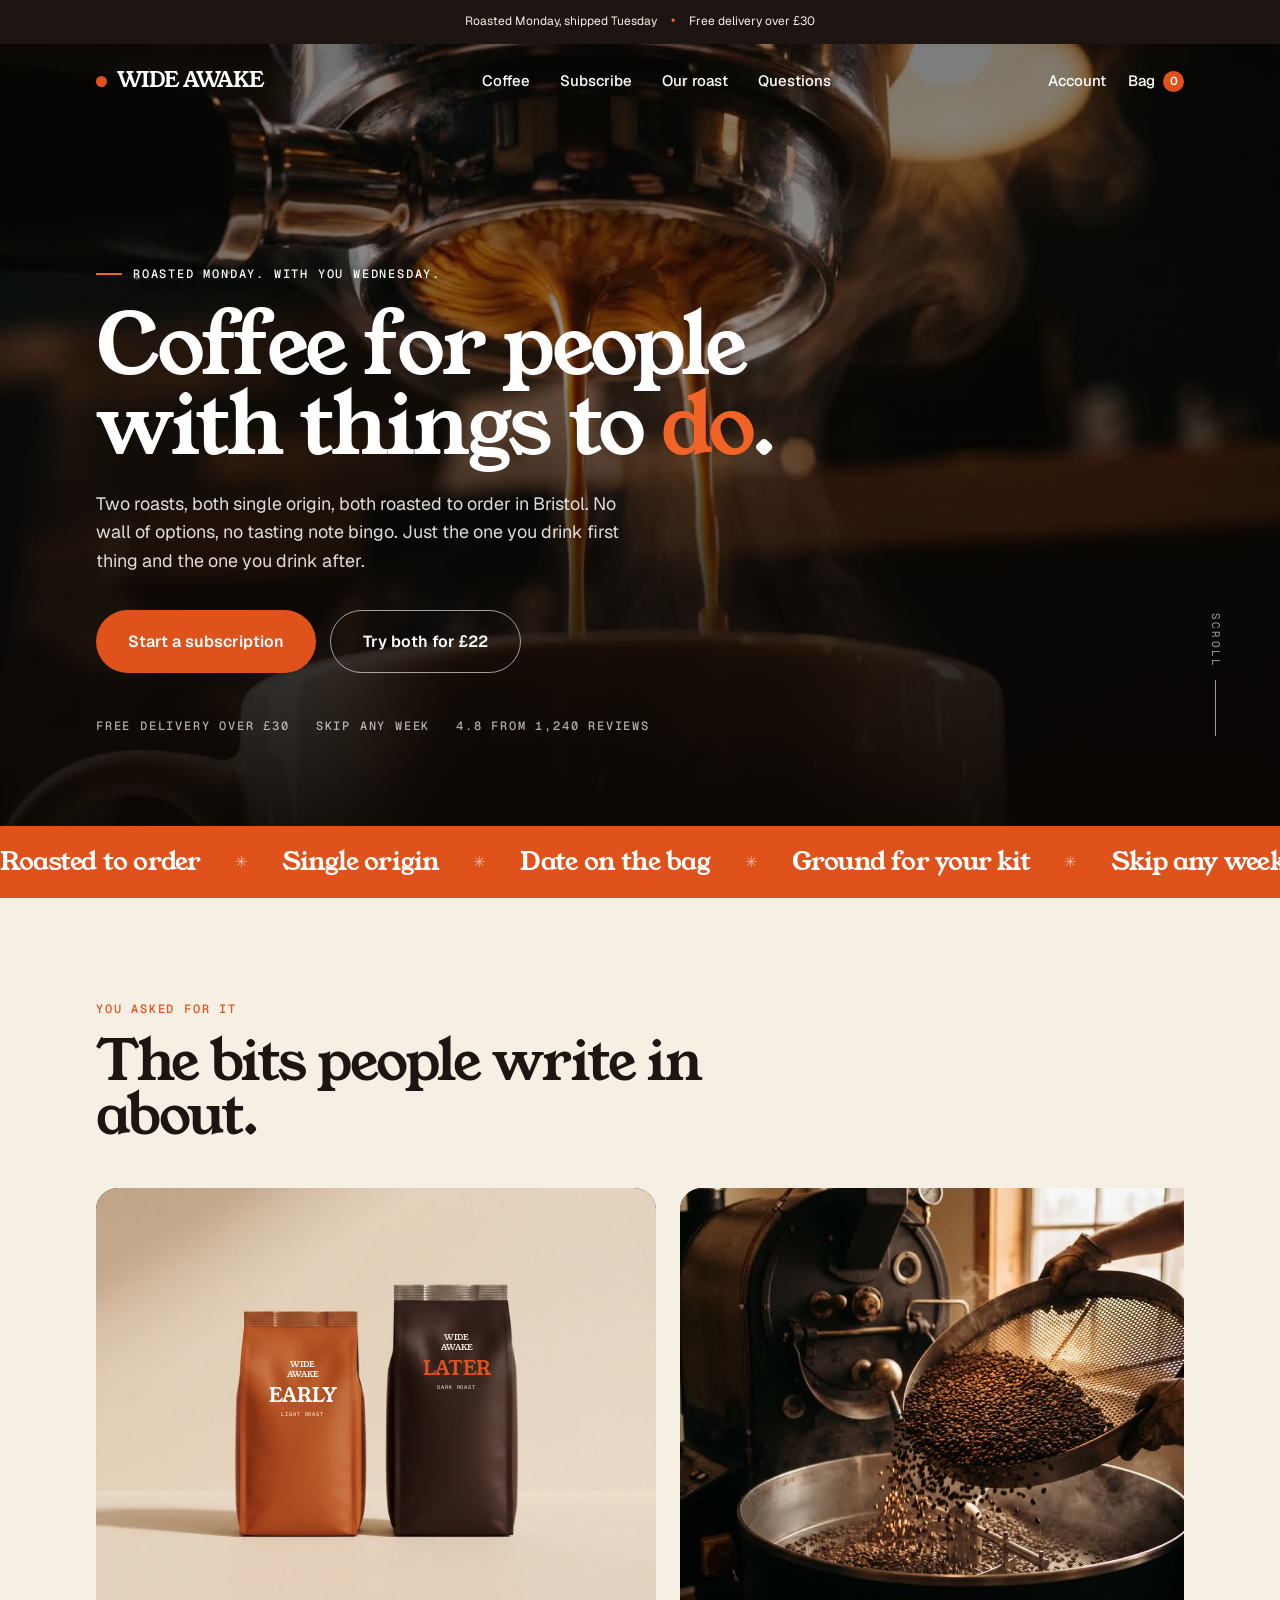
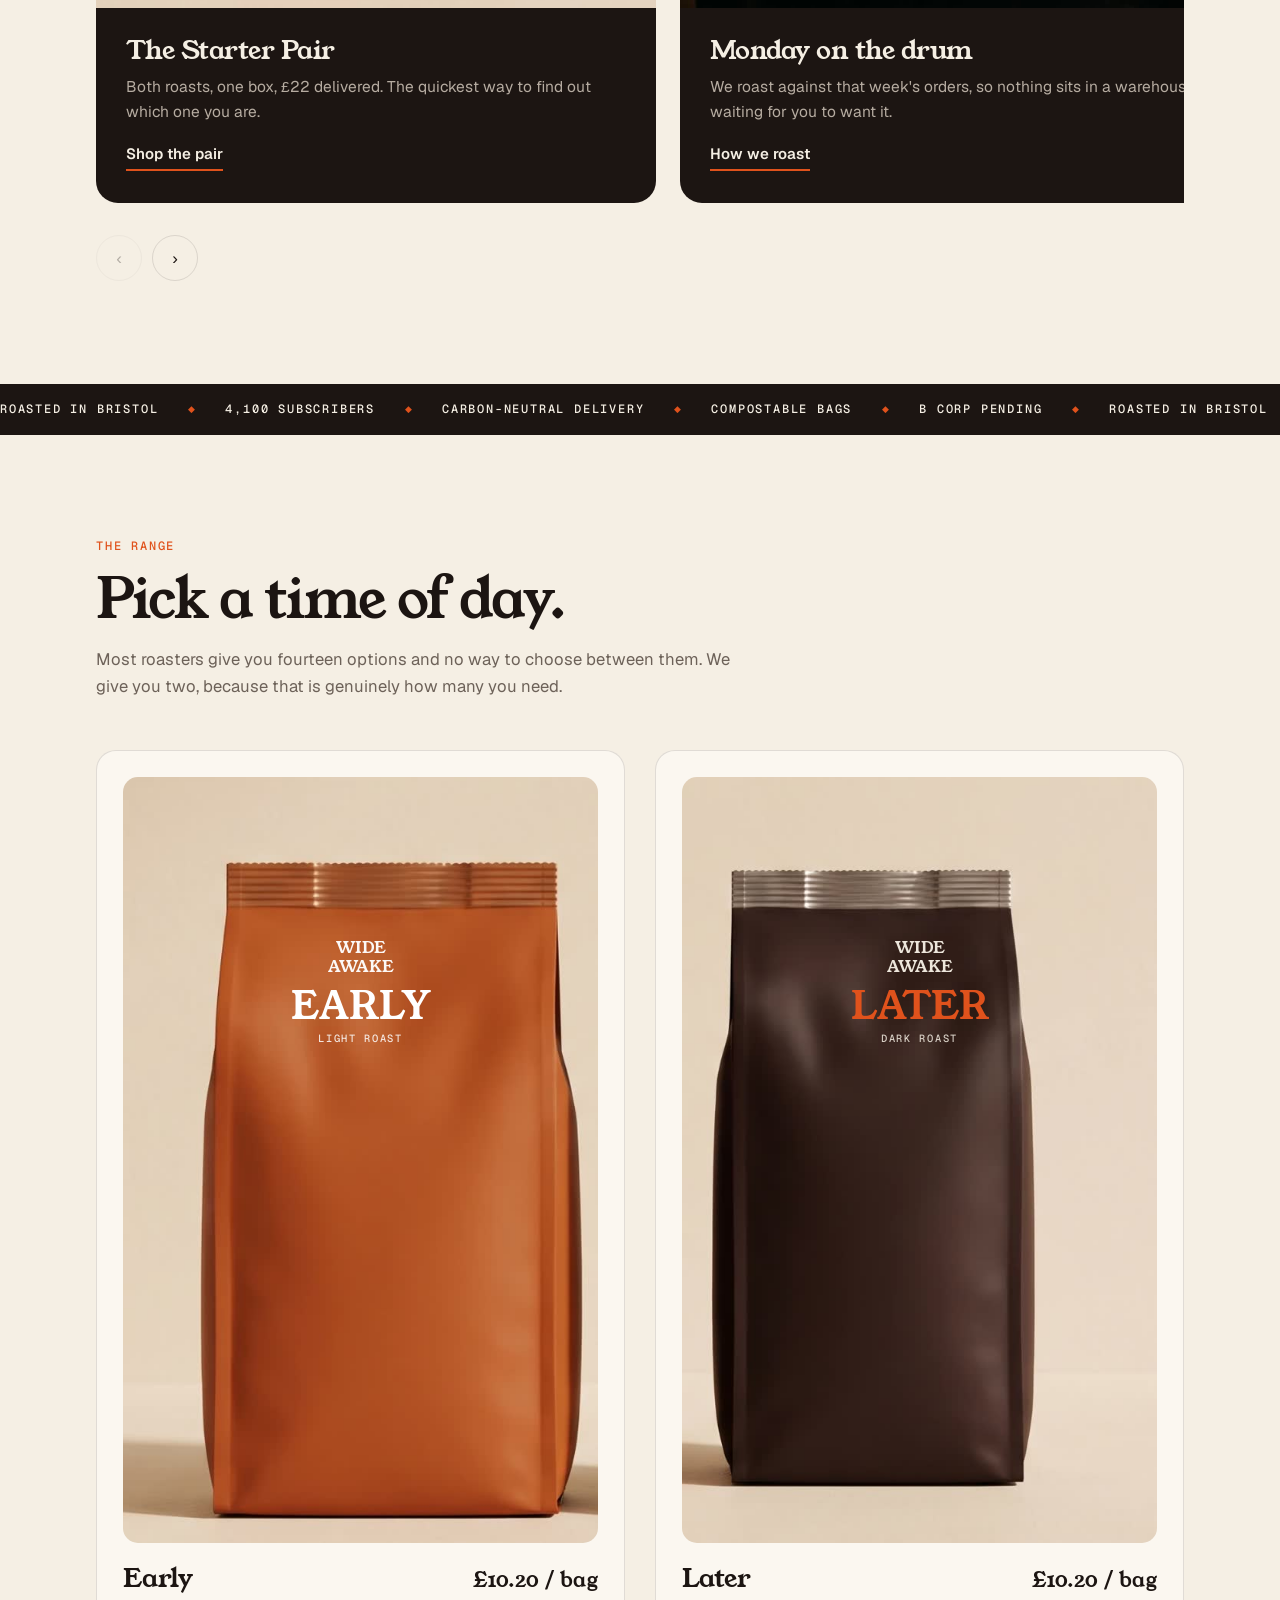
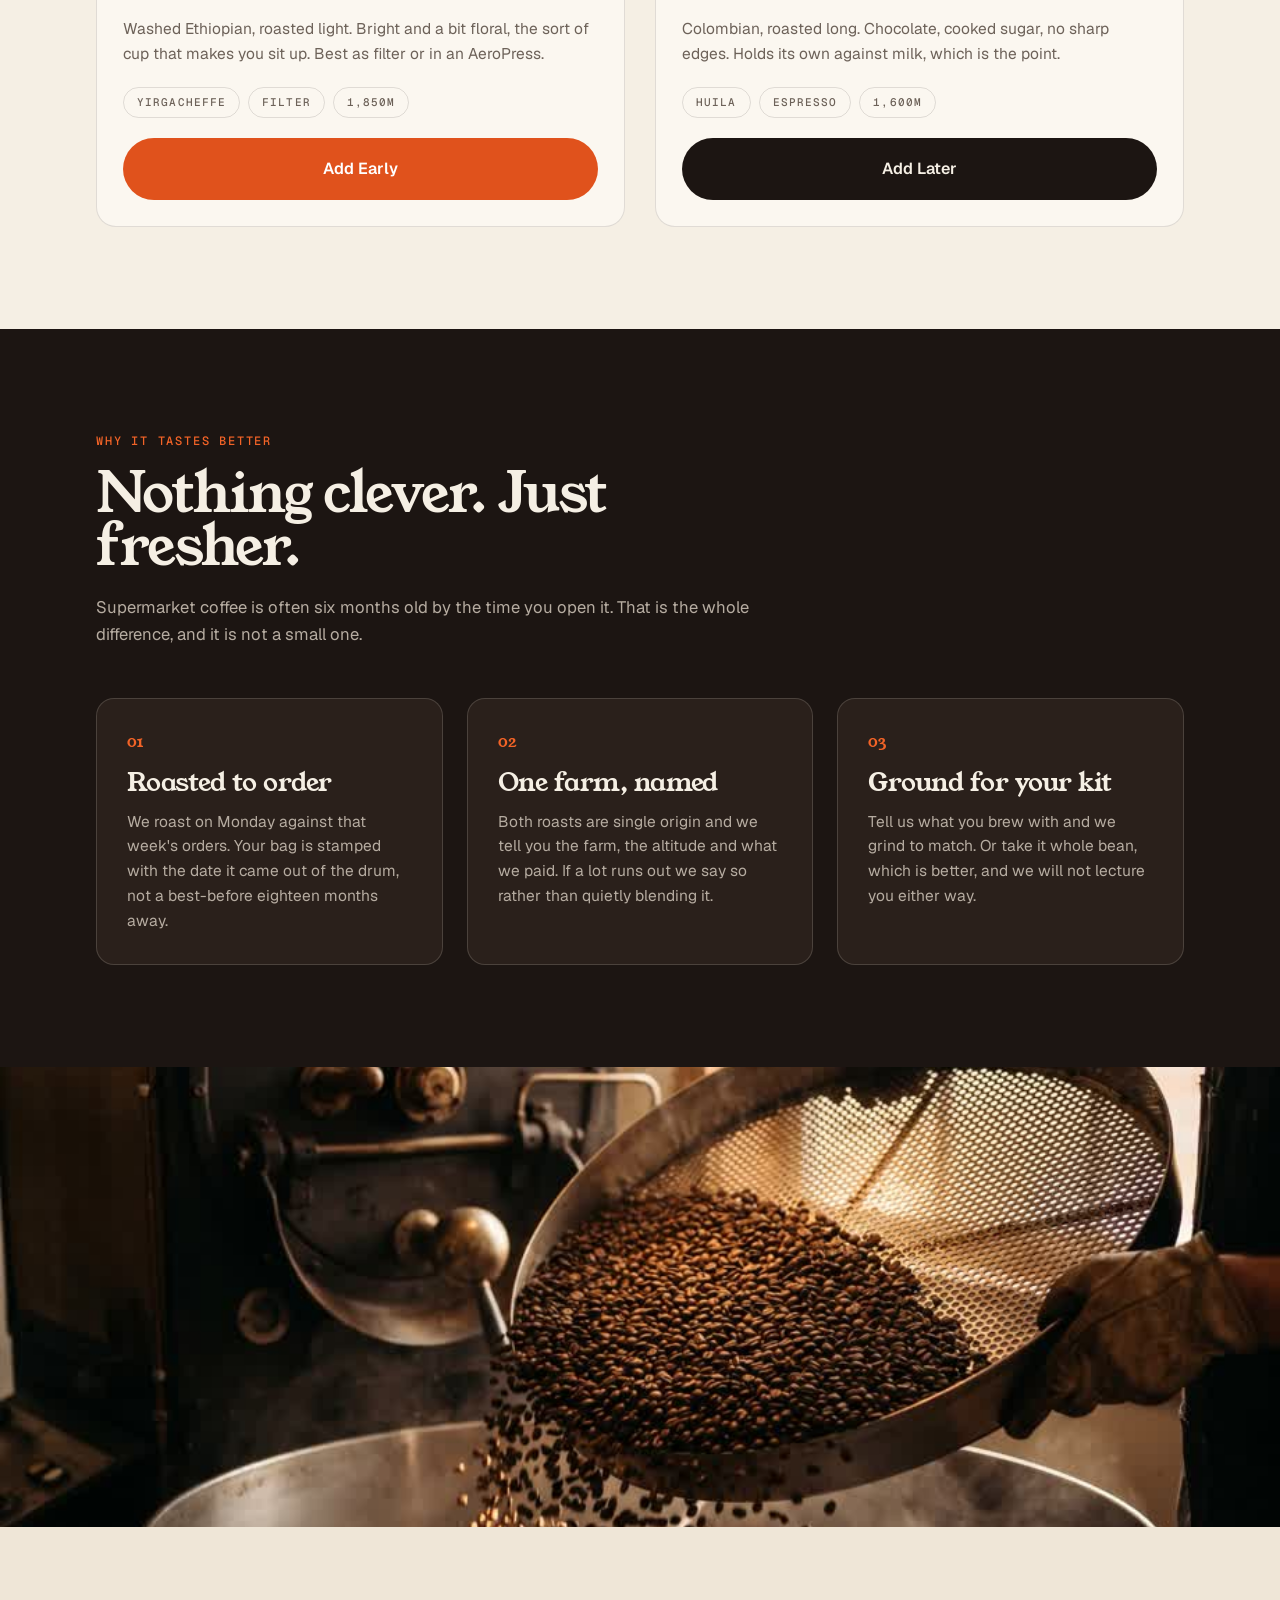
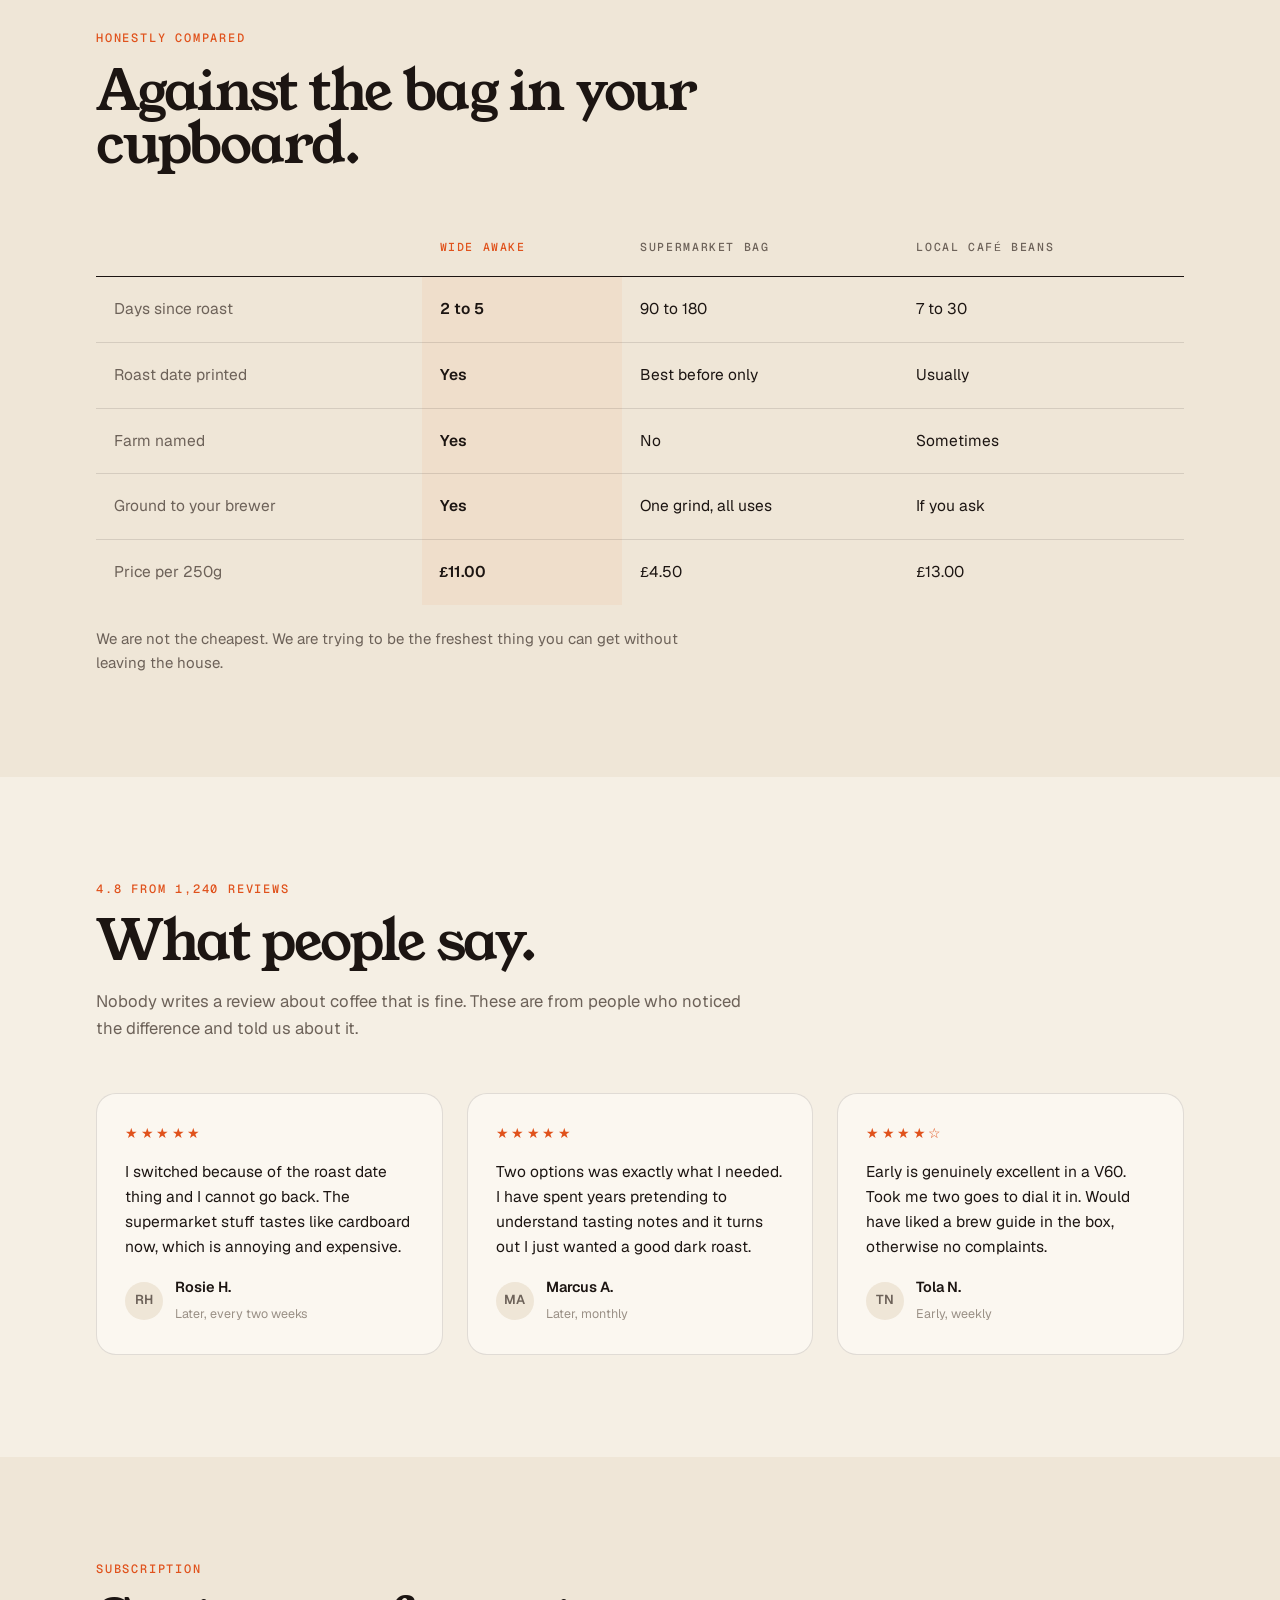
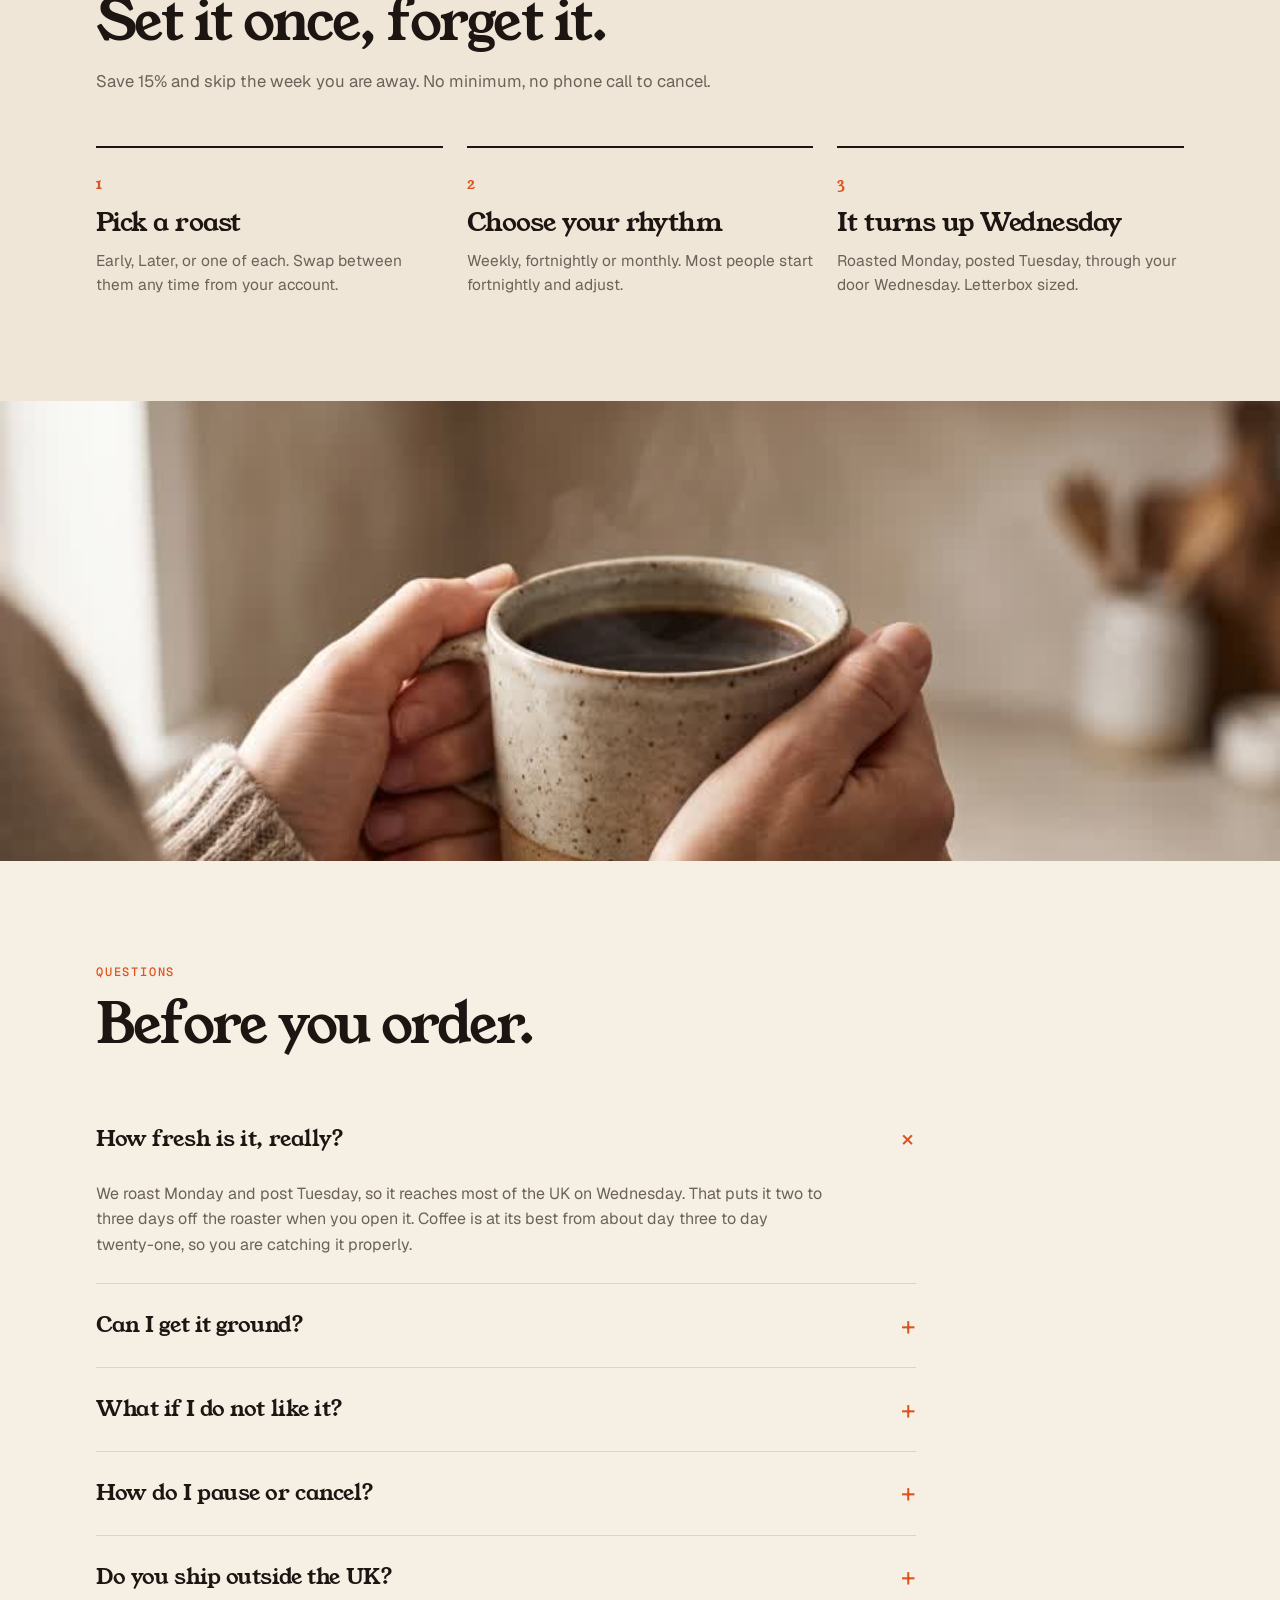
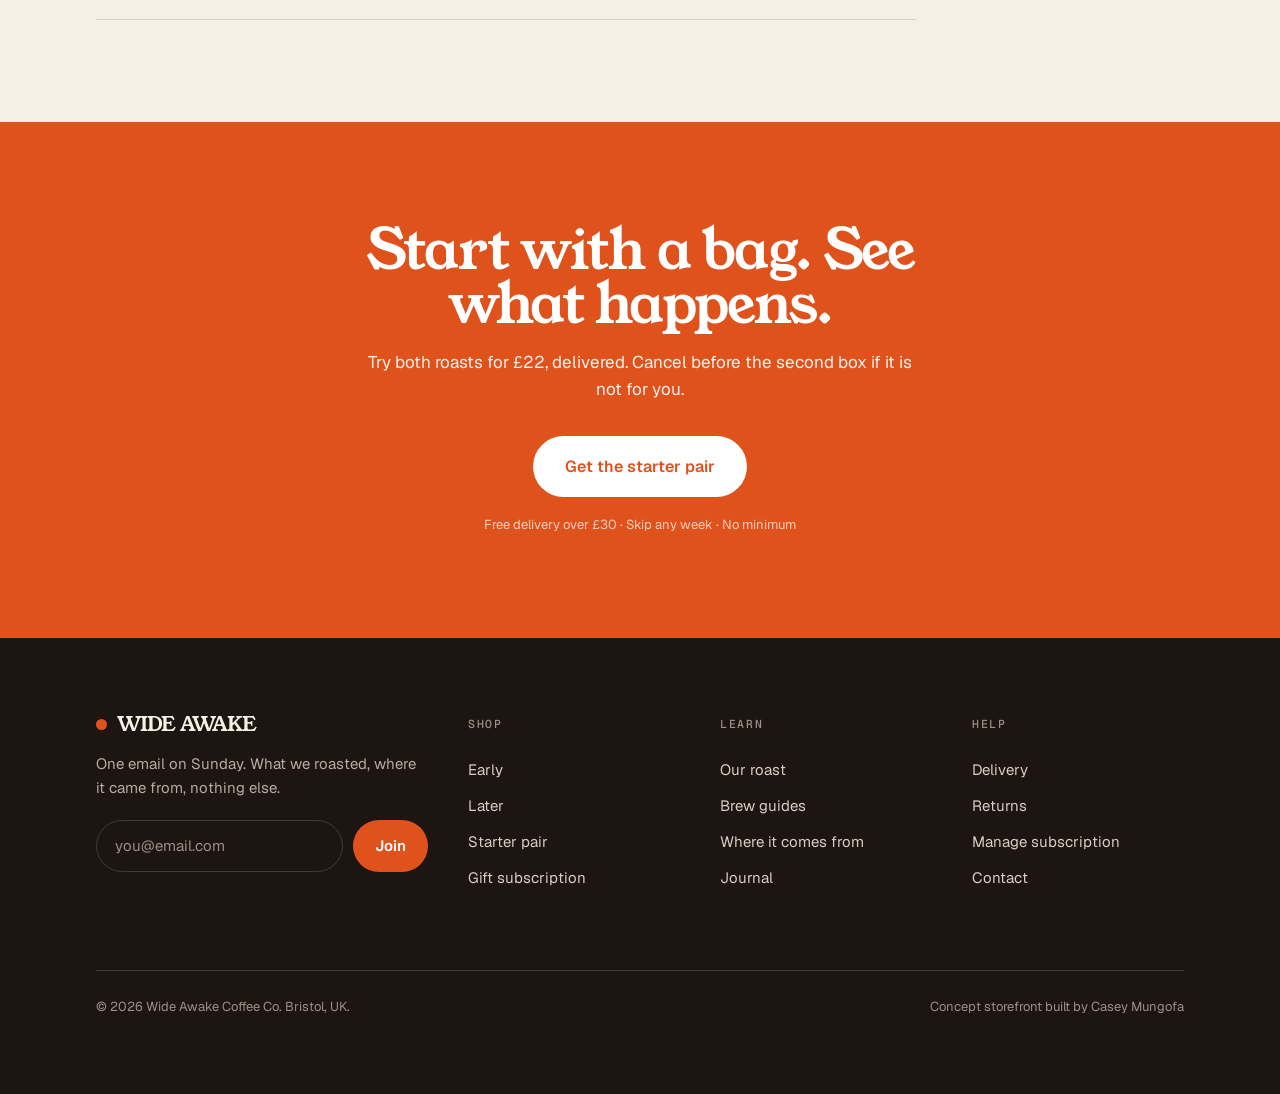
==== commit 97f98899: "Persist the bag, and serve both roasts from one product template The bag now survives a reload. Line" ====
--- a/index.html
+++ b/index.html
@@ -32,7 +32,7 @@
   <div class="wrap hdr-in">
     <a class="brand" href="index.html"><i></i>WIDE AWAKE</a>
     <nav class="nav" aria-label="Main">
-      <a href="product.html">Coffee</a>
+      <a href="#range">Coffee</a>
       <a href="#subscription">Subscribe</a>
       <a href="#proof">Our roast</a>
       <a href="#faq">Questions</a>
@@ -173,41 +173,41 @@
 
     <div class="cards">
       <article class="card rv" data-sku="early">
-        <div class="shot">
+        <a class="shot" href="product.html?p=early" aria-label="Early, light roast">
           <img src="assets/img/bag-early.jpg" alt="Wide Awake Early, light roast, 250g" loading="lazy">
           <div class="mark">
             <div class="m1">WIDE<br>AWAKE</div>
             <div class="m2">EARLY</div>
             <div class="m3">LIGHT ROAST</div>
           </div>
-        </div>
+        </a>
         <div class="card-top">
-          <h3>Early</h3>
+          <h3><a href="product.html?p=early">Early</a></h3>
           <span class="price" data-price>£10.20 / bag</span>
         </div>
         <p>Washed Ethiopian, roasted light. Bright and a bit floral, the sort of cup that makes
            you sit up. Best as filter or in an AeroPress.</p>
         <div class="chips"><span class="chip">Yirgacheffe</span><span class="chip">Filter</span><span class="chip">1,850m</span></div>
-        <button class="btn btn-primary btn-block add" data-name="Early" data-sub="Light roast, 250g" data-img="assets/img/bag-early.jpg" data-amt="10.2">Add Early</button>
+        <button class="btn btn-primary btn-block add" data-name="Early" data-sub="Light roast &middot; Whole bean &middot; 250g &middot; subscription" data-img="assets/img/bag-early.jpg" data-amt="10.2">Add Early</button>
       </article>
 
       <article class="card rv" data-sku="later" style="transition-delay:.09s">
-        <div class="shot">
+        <a class="shot" href="product.html?p=later" aria-label="Later, dark roast">
           <img src="assets/img/bag-later.jpg" alt="Wide Awake Later, dark roast, 250g" loading="lazy">
           <div class="mark on-dark">
             <div class="m1">WIDE<br>AWAKE</div>
             <div class="m2">LATER</div>
             <div class="m3">DARK ROAST</div>
           </div>
-        </div>
+        </a>
         <div class="card-top">
-          <h3>Later</h3>
+          <h3><a href="product.html?p=later">Later</a></h3>
           <span class="price" data-price>£10.20 / bag</span>
         </div>
         <p>Colombian, roasted long. Chocolate, cooked sugar, no sharp edges. Holds its own
            against milk, which is the point.</p>
         <div class="chips"><span class="chip">Huila</span><span class="chip">Espresso</span><span class="chip">1,600m</span></div>
-        <button class="btn btn-dark btn-block add" data-name="Later" data-sub="Dark roast, 250g" data-img="assets/img/bag-later.jpg" data-amt="10.2">Add Later</button>
+        <button class="btn btn-dark btn-block add" data-name="Later" data-sub="Dark roast &middot; Whole bean &middot; 250g &middot; subscription" data-img="assets/img/bag-later.jpg" data-amt="10.2">Add Later</button>
       </article>
     </div>
   </div>
@@ -404,7 +404,7 @@
       </div>
       <div class="ftr-col">
         <h5>Shop</h5>
-        <a href="product.html">Early</a><a href="product.html">Later</a>
+        <a href="product.html?p=early">Early</a><a href="product.html?p=later">Later</a>
         <a href="#range">Starter pair</a><a href="#">Gift subscription</a>
       </div>
       <div class="ftr-col">
@@ -431,7 +431,7 @@
     <span class="brand"><i></i>WIDE AWAKE</span>
     <button id="sheetClose" aria-label="Close menu" style="font-size:30px;line-height:1">×</button>
   </div>
-  <a href="product.html">Coffee</a>
+  <a href="#range">Coffee</a>
   <a href="#subscription">Subscribe</a>
   <a href="#proof">Our roast</a>
   <a href="#faq">Questions</a>
@@ -456,6 +456,7 @@
   </div>
 </aside>
 
+<script src="assets/js/products.js"></script>
 <script src="assets/js/site.js"></script>
 </body>
 </html>
--- a/assets/css/site.css
+++ b/assets/css/site.css
@@ -495,3 +495,9 @@
 .slide .mark .m1{font-size:1.5cqw}
 .slide .mark .m2{font-size:3.4cqw;margin-top:1.1cqw}
 .slide .mark .m3{font-size:.95cqw;margin-top:1.1cqw}
+
+/* product cards that link through to a page */
+a.shot{display:block;line-height:0}
+.card-top h3 a{transition:color .2s var(--ease)}
+.card-top h3 a:hover{color:var(--ember)}
+.opt{cursor:pointer}
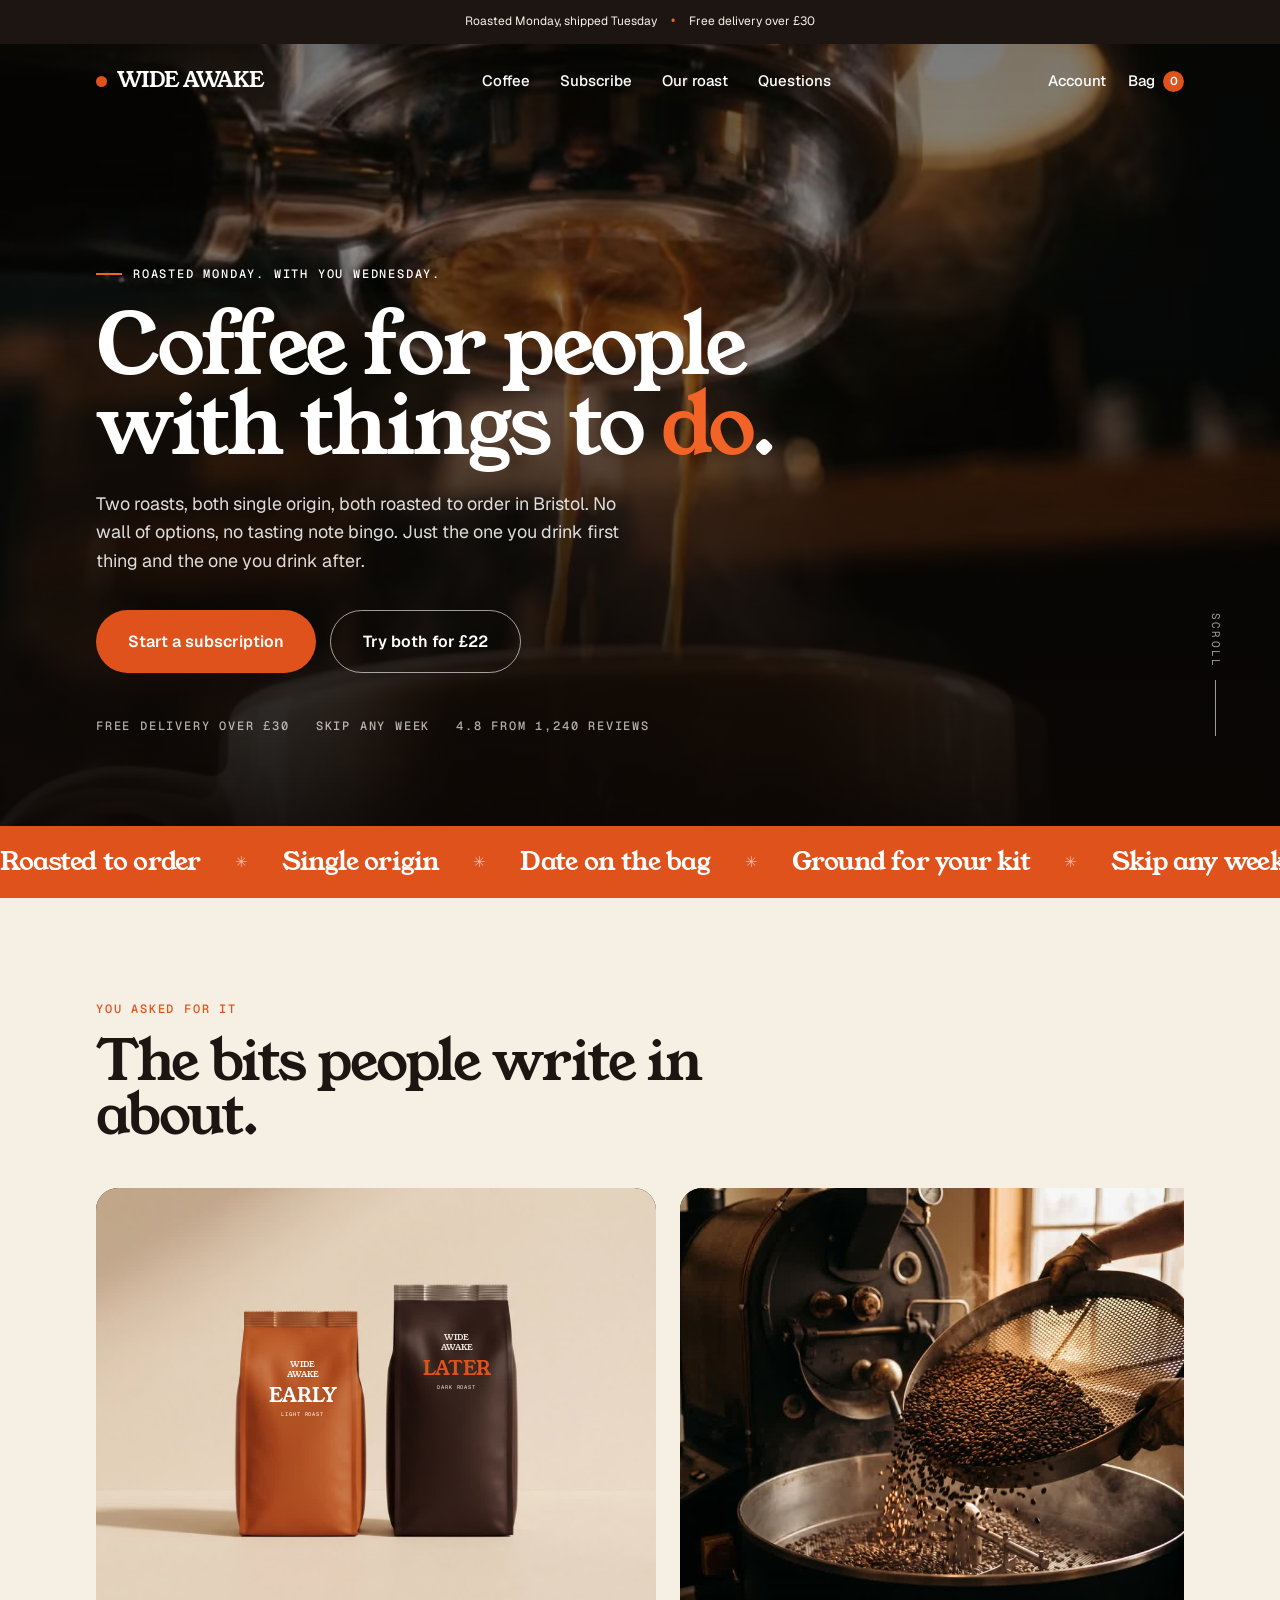
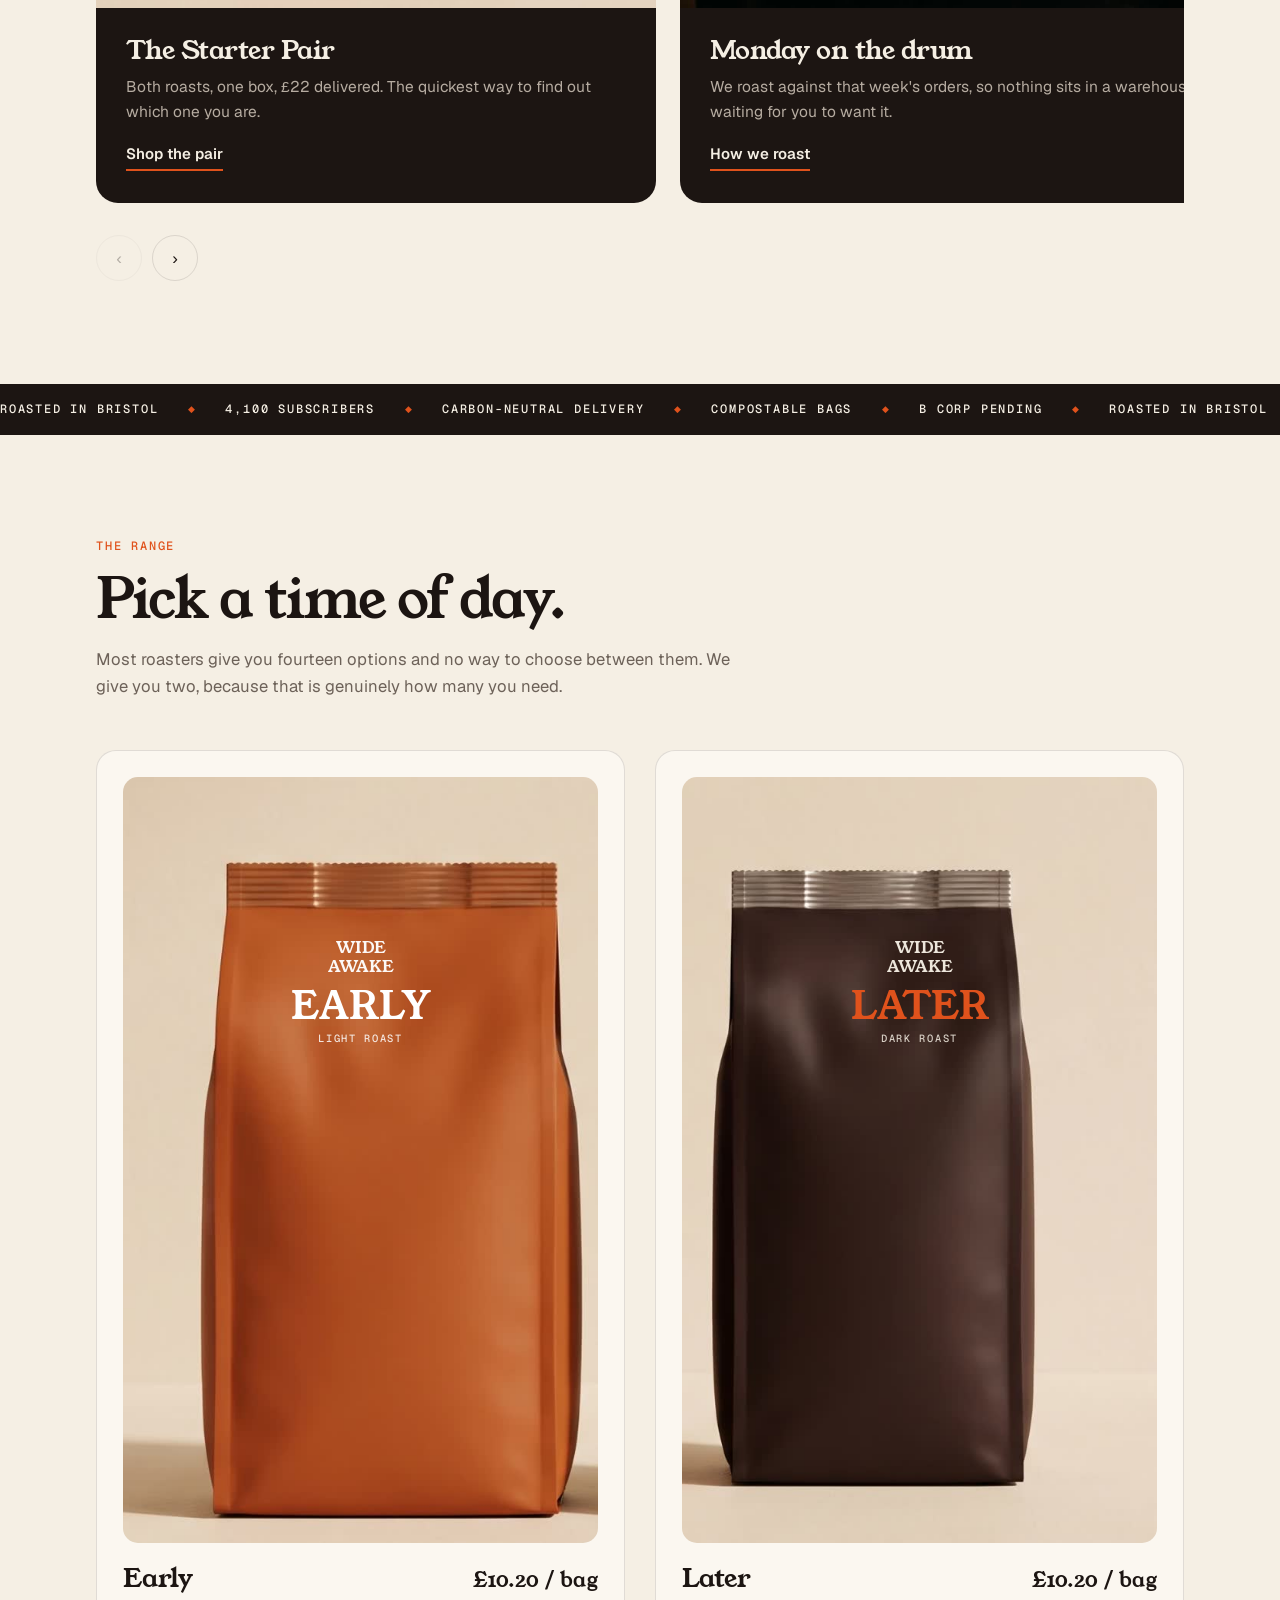
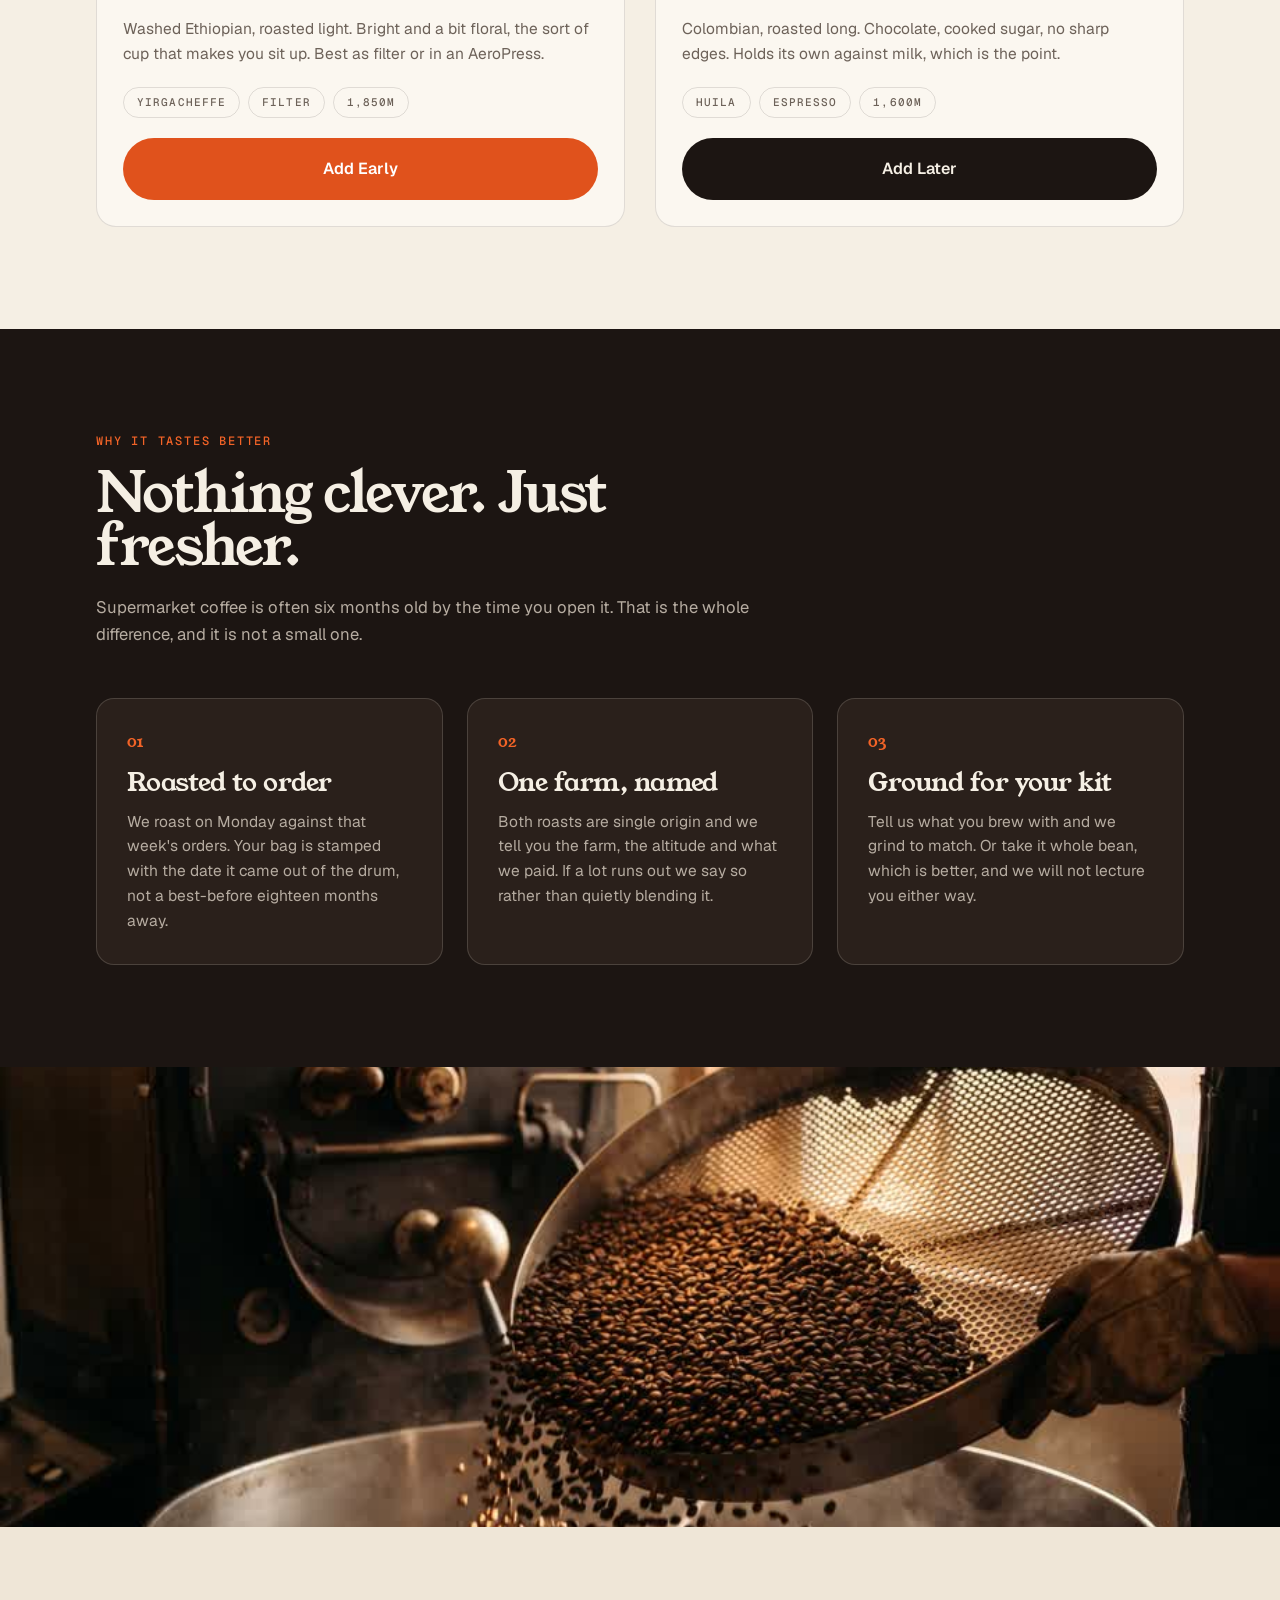
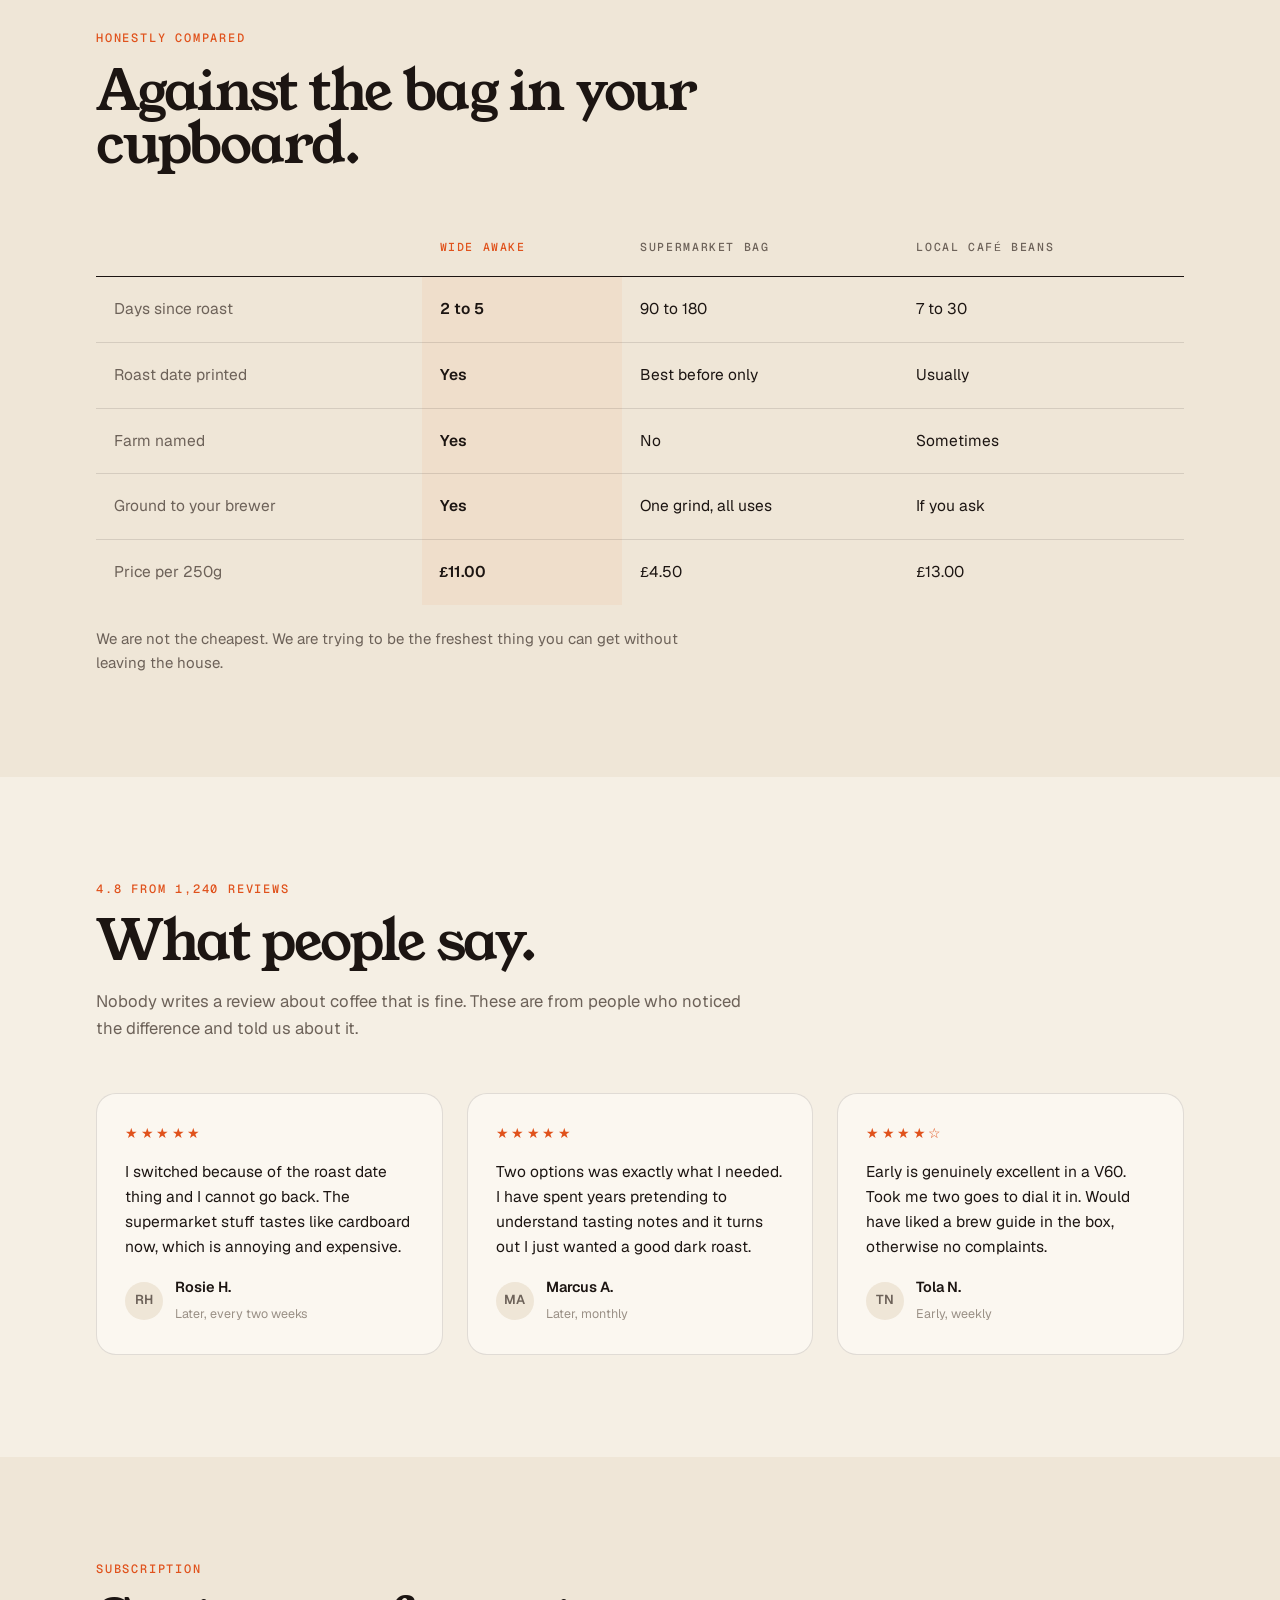
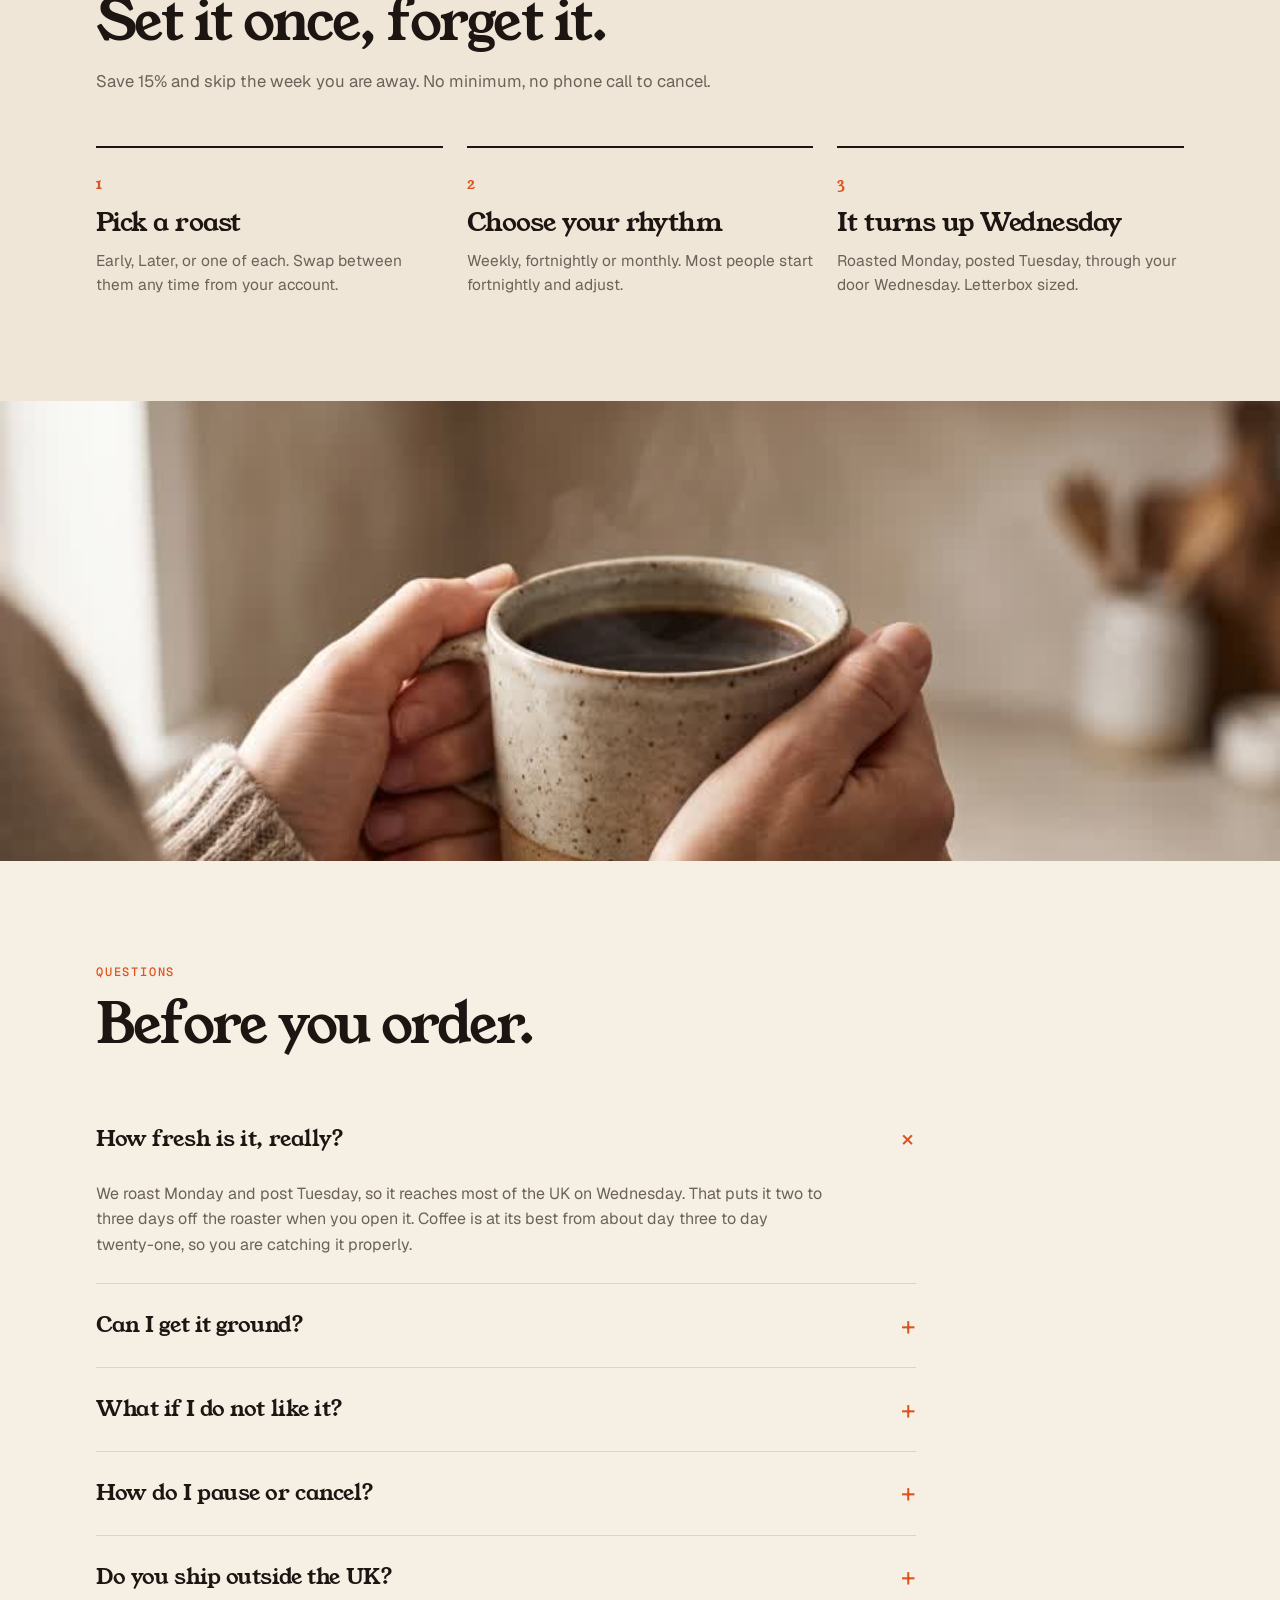
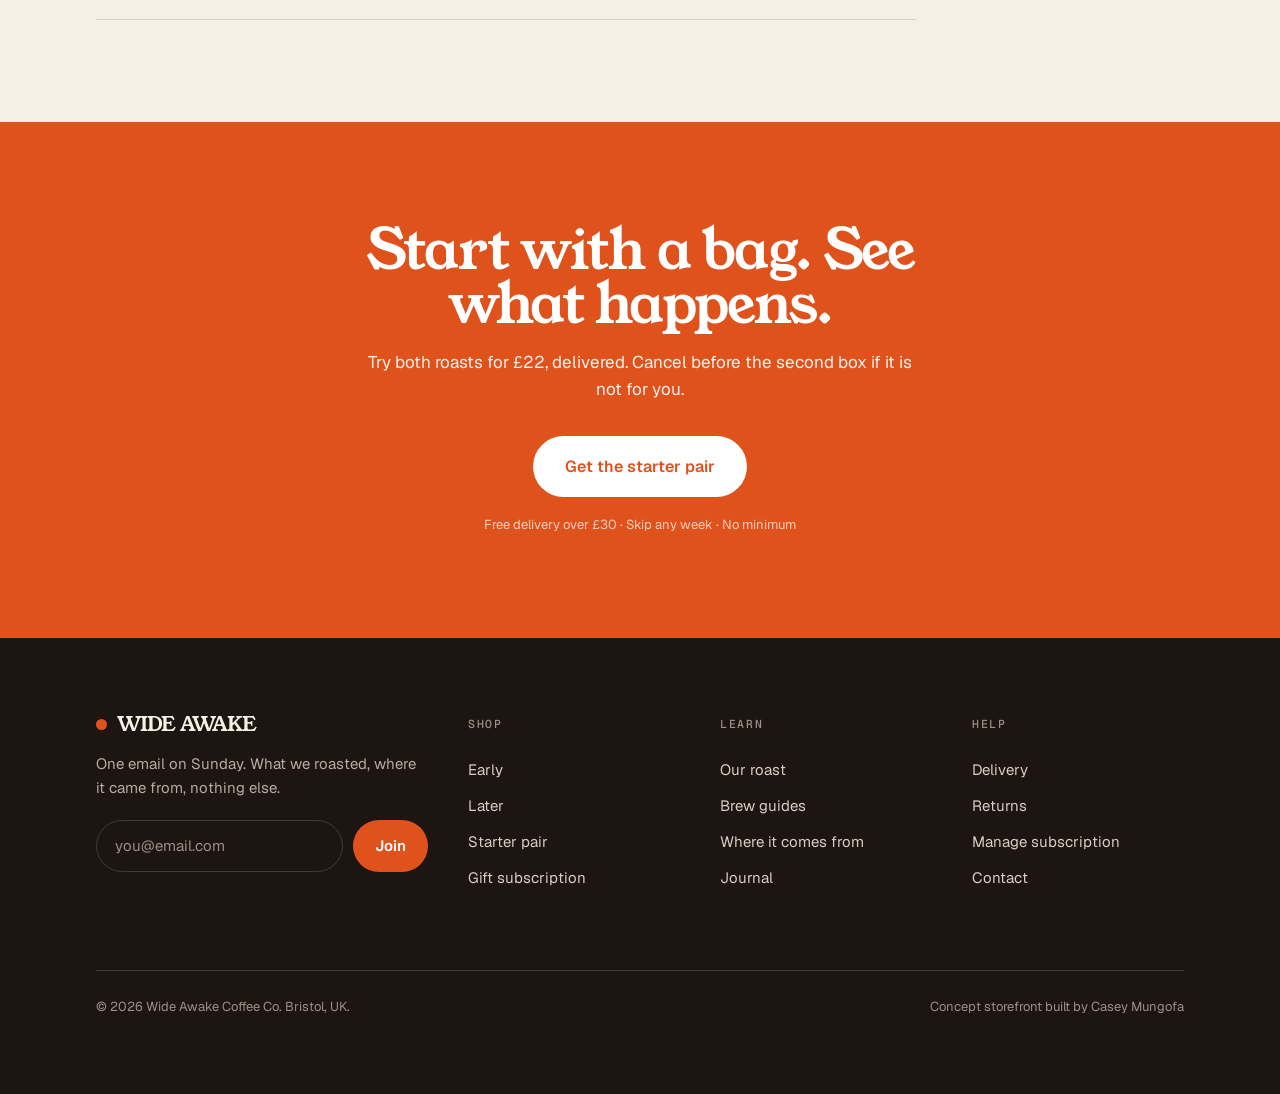
==== commit 10b65dea: "Put the espresso video in the hero The hero was a still photo, now it is a short looping clip of a s" ====
--- a/index.html
+++ b/index.html
@@ -8,7 +8,7 @@
 <meta name="theme-color" content="#1c1512">
 <meta property="og:title" content="Wide Awake Coffee Co.">
 <meta property="og:description" content="Coffee for people with things to do. Roasted Monday, with you Wednesday.">
-<meta property="og:image" content="assets/img/hero-espresso.jpg">
+<meta property="og:image" content="assets/img/hero-poster.jpg">
 <meta property="og:type" content="website">
 <link rel="preload" href="assets/fonts/young-serif-400.woff2" as="font" type="font/woff2" crossorigin>
 <link rel="preload" href="assets/fonts/geist-500.woff2" as="font" type="font/woff2" crossorigin>
@@ -54,7 +54,13 @@
 <!-- hero -->
 <section class="hero">
   <div class="hero-media">
-    <img src="assets/img/hero-espresso.jpg" alt="Espresso extracting from a portafilter into a white cup" fetchpriority="high">
+    <video id="heroVid" autoplay muted loop playsinline preload="auto"
+      poster="assets/img/hero-poster.jpg"
+      aria-label="Espresso pouring from a bottomless portafilter into a cup">
+      <source src="assets/video/hero.webm" type="video/webm">
+      <source src="assets/video/hero.mp4" type="video/mp4">
+      <img src="assets/img/hero-poster.jpg" alt="Espresso pouring from a bottomless portafilter into a cup" fetchpriority="high">
+    </video>
   </div>
   <div class="hero-scrim"></div>
   <div class="wrap hero-in">
@@ -451,7 +457,7 @@
   </div>
   <div class="drawer-ft">
     <div class="total"><span>Subtotal</span><b id="total">£0.00</b></div>
-    <a class="btn btn-primary btn-block" href="#">Checkout</a>
+    <a class="btn btn-primary btn-block" href="cart.html">Checkout</a>
     <small>Free delivery over £30. Skip or cancel any time.</small>
   </div>
 </aside>
--- a/assets/css/site.css
+++ b/assets/css/site.css
@@ -35,6 +35,8 @@
   font-size:17px;line-height:1.6;-webkit-font-smoothing:antialiased;
   overflow-x:hidden}
 img{display:block;max-width:100%}
+/* a display rule further down would otherwise win against the attribute */
+[hidden]{display:none !important}
 a{color:inherit;text-decoration:none}
 button{font:inherit;color:inherit;background:none;border:0;cursor:pointer}
 :focus-visible{outline:2px solid var(--ember);outline-offset:3px;border-radius:4px}
@@ -114,8 +116,11 @@
 .hero{position:relative;min-height:calc(100svh - 118px);margin-top:-74px;
   padding-top:74px;display:flex;align-items:flex-end;overflow:hidden;color:#fff}
 .hero-media{position:absolute;inset:0}
-.hero-media img{width:100%;height:100%;object-fit:cover;
-  animation:drift 26s var(--ease) infinite alternate}
+.hero-media video,
+.hero-media img{width:100%;height:100%;object-fit:cover;display:block;
+  transform:scale(1.02)}
+/* the footage moves on its own, so the slow drift is only for the still */
+.hero-media img{animation:drift 26s var(--ease) infinite alternate}
 @keyframes drift{from{transform:scale(1.06) translate3d(0,0,0)}
   to{transform:scale(1.16) translate3d(0,-1.5%,0)}}
 .hero-scrim{position:absolute;inset:0;background:linear-gradient(to top,
@@ -172,8 +177,8 @@
 .slide{flex:0 0 min(560px,84vw);scroll-snap-align:start;border-radius:22px;
   overflow:hidden;position:relative;background:var(--espresso);color:var(--oat)}
 .slide img{width:100%;aspect-ratio:4/3;object-fit:cover;
-  transition:transform .8s var(--ease)}
-.slide:hover img{transform:scale(1.04)}
+  transition:transform .7s var(--ease)}
+.slide:hover img{transform:scale(1.07)}
 .slide-body{padding:28px 30px 32px}
 .slide-body h3{margin-bottom:10px}
 .slide-body p{color:var(--soft);font-size:15.5px}
@@ -201,11 +206,14 @@
 .card{background:var(--cream);border:1px solid var(--line);border-radius:20px;
   padding:26px;display:flex;flex-direction:column;gap:20px;
   transition:transform .35s var(--ease),box-shadow .35s var(--ease)}
-.card:hover{transform:translateY(-6px);box-shadow:0 26px 50px rgba(28,21,18,.1)}
+/* .rv.in sets a transform too and carries the same weight, so once a card has
+   revealed itself the hover needs one more class to win */
+.card:hover,
+.card.in:hover{transform:translateY(-10px);box-shadow:0 34px 64px rgba(28,21,18,.16)}
 .shot{position:relative;border-radius:15px;overflow:hidden;container-type:inline-size}
 .shot img{width:100%;aspect-ratio:62/100;object-fit:cover;object-position:50% 34%;
-  transition:transform .9s var(--ease)}
-.card:hover .shot img{transform:scale(1.03)}
+  transition:transform .7s var(--ease)}
+.card:hover .shot img{transform:scale(1.07)}
 .mark{position:absolute;left:13%;width:74%;top:21%;text-align:center;color:#fff;
   pointer-events:none}
 .mark .m1{font-family:var(--display);font-size:3.4cqw;line-height:1.18;opacity:.96}
@@ -501,3 +509,70 @@
 .card-top h3 a{transition:color .2s var(--ease)}
 .card-top h3 a:hover{color:var(--ember)}
 .opt{cursor:pointer}
+
+/* ==========================================================================
+   bag page
+   ========================================================================== */
+.cart-wrap{padding-block:clamp(34px,4.4vw,58px) clamp(64px,8vw,110px)}
+.cart-head{display:flex;justify-content:space-between;align-items:flex-end;
+  gap:24px;flex-wrap:wrap;margin-bottom:clamp(28px,3.4vw,44px)}
+.cart-back{font-weight:600;font-size:16px;border-bottom:2px solid var(--ember);
+  padding-bottom:3px}
+.cart-grid{display:grid;grid-template-columns:1fr 380px;gap:clamp(30px,4vw,60px);
+  align-items:start}
+
+.cart-lines{display:flex;flex-direction:column;border-top:1px solid var(--line)}
+.cart-line{display:grid;grid-template-columns:96px 1fr auto;gap:22px;
+  align-items:center;padding:24px 0;border-bottom:1px solid var(--line)}
+.cart-line img{width:96px;height:124px;object-fit:cover;object-position:50% 26%;
+  border-radius:12px;background:var(--oat-2)}
+.cart-line h3{font-size:24px}
+.cart-line-main p{color:var(--dim);font-size:14.5px;margin-top:6px}
+.cart-drop{margin-top:12px;font-size:13.5px;color:var(--quiet);
+  border-bottom:1px solid currentColor;padding-bottom:1px;line-height:1.2;
+  transition:color .2s var(--ease)}
+.cart-drop:hover{color:var(--ember)}
+.cart-line-end{display:flex;flex-direction:column;align-items:flex-end;gap:14px}
+.cart-amt{font-family:var(--display);font-size:20px}
+
+.cart-sum{background:var(--cream);border:1px solid var(--line);border-radius:20px;
+  padding:28px;position:sticky;top:96px;display:flex;flex-direction:column;gap:18px}
+.cart-sum h2{font-size:26px}
+.sum{display:flex;flex-direction:column;gap:12px}
+.sum div{display:flex;justify-content:space-between;gap:16px;font-size:15.5px}
+.sum dt{color:var(--dim)}
+.sum dd{font-weight:600}
+.sum dd.save{color:var(--ember);font-weight:600}
+.sum-total{display:flex;justify-content:space-between;align-items:baseline;
+  padding-top:18px;border-top:1px solid var(--line)}
+.sum-total b{font-family:var(--display);font-weight:400;font-size:28px}
+.sum-note{color:var(--quiet);font-size:13px;text-align:center}
+
+.ship-bar p{font-size:13.5px;color:var(--dim);margin-bottom:9px}
+.ship-bar i{display:block;height:5px;border-radius:3px;background:var(--line);
+  overflow:hidden}
+.ship-bar i b{display:block;height:100%;border-radius:3px;background:var(--ember);
+  transition:width .5s var(--ease)}
+.ship-bar.done p{color:var(--ember);font-weight:600}
+
+.cart-none{padding-block:clamp(40px,6vw,90px);max-width:52ch}
+.cart-none h2{font-size:clamp(30px,3.6vw,46px)}
+.cart-none p{margin-top:16px;color:var(--dim);font-size:17px}
+.cart-none-cta{display:flex;flex-wrap:wrap;gap:14px;margin-top:30px}
+
+#payBtn[disabled]{background:var(--espresso);font-size:14.5px;cursor:default;
+  transform:none;padding-inline:20px;text-align:center;line-height:1.3}
+
+@media (max-width:900px){
+  .cart-grid{grid-template-columns:1fr}
+  .cart-sum{position:static;order:2}
+  .cart-lines{order:1}
+}
+@media (max-width:560px){
+  .cart-line{grid-template-columns:74px 1fr;gap:16px}
+  .cart-line img{width:74px;height:96px}
+  .cart-line h3{font-size:20px}
+  .cart-line-end{grid-column:1 / -1;flex-direction:row;justify-content:space-between;
+    align-items:center}
+  .cart-none-cta .btn{width:100%}
+}
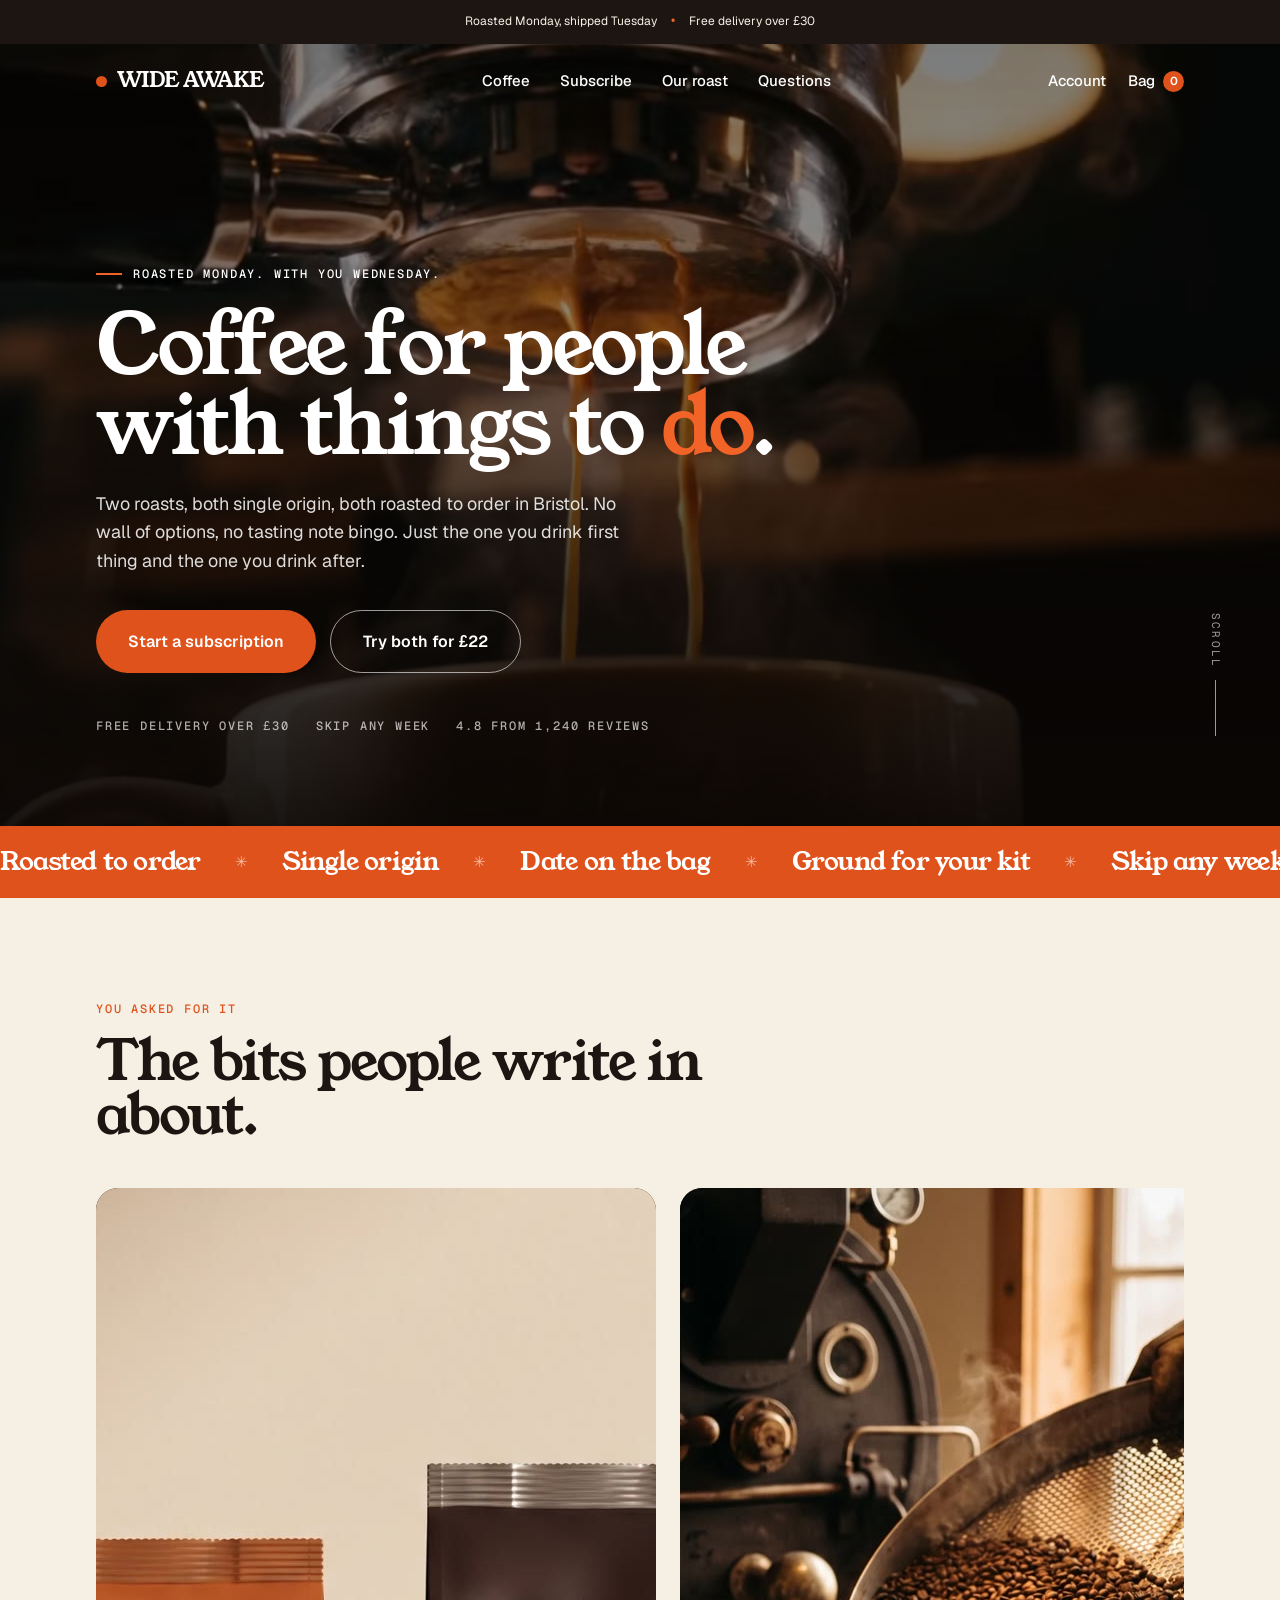
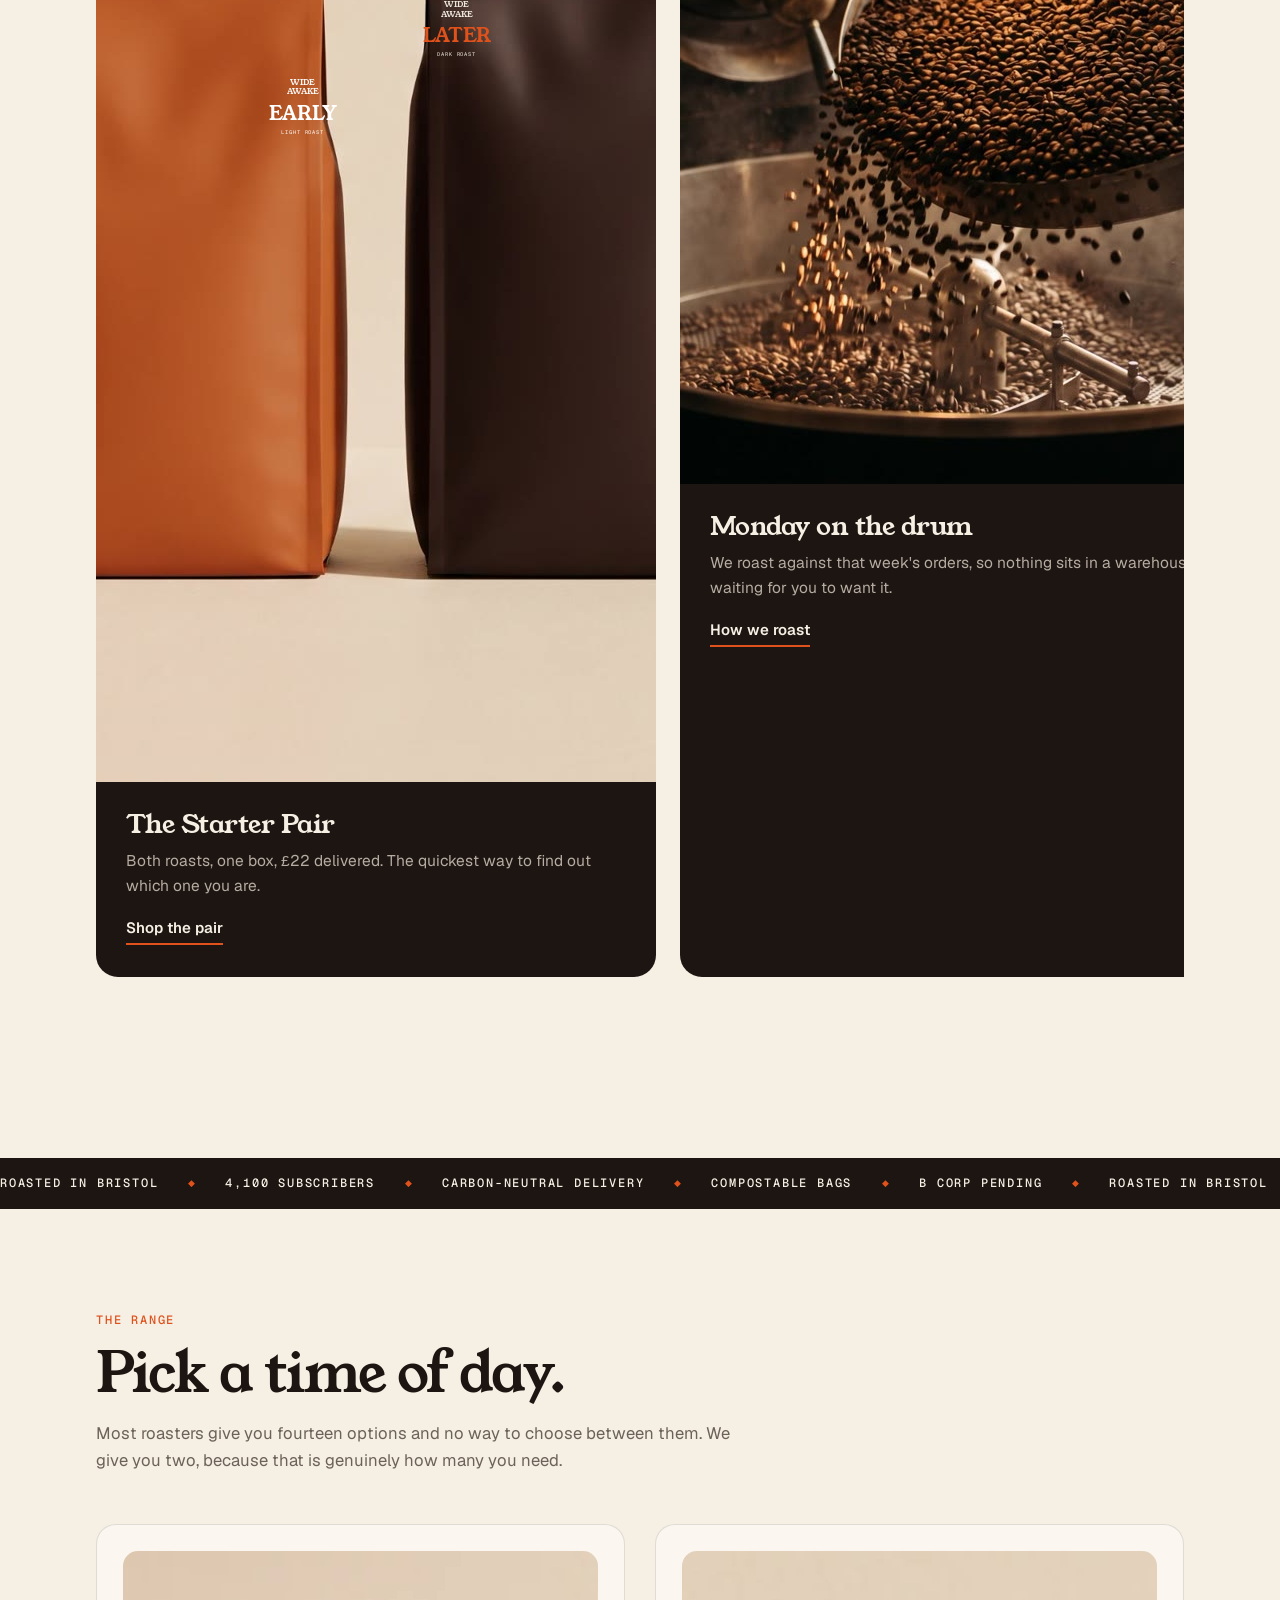
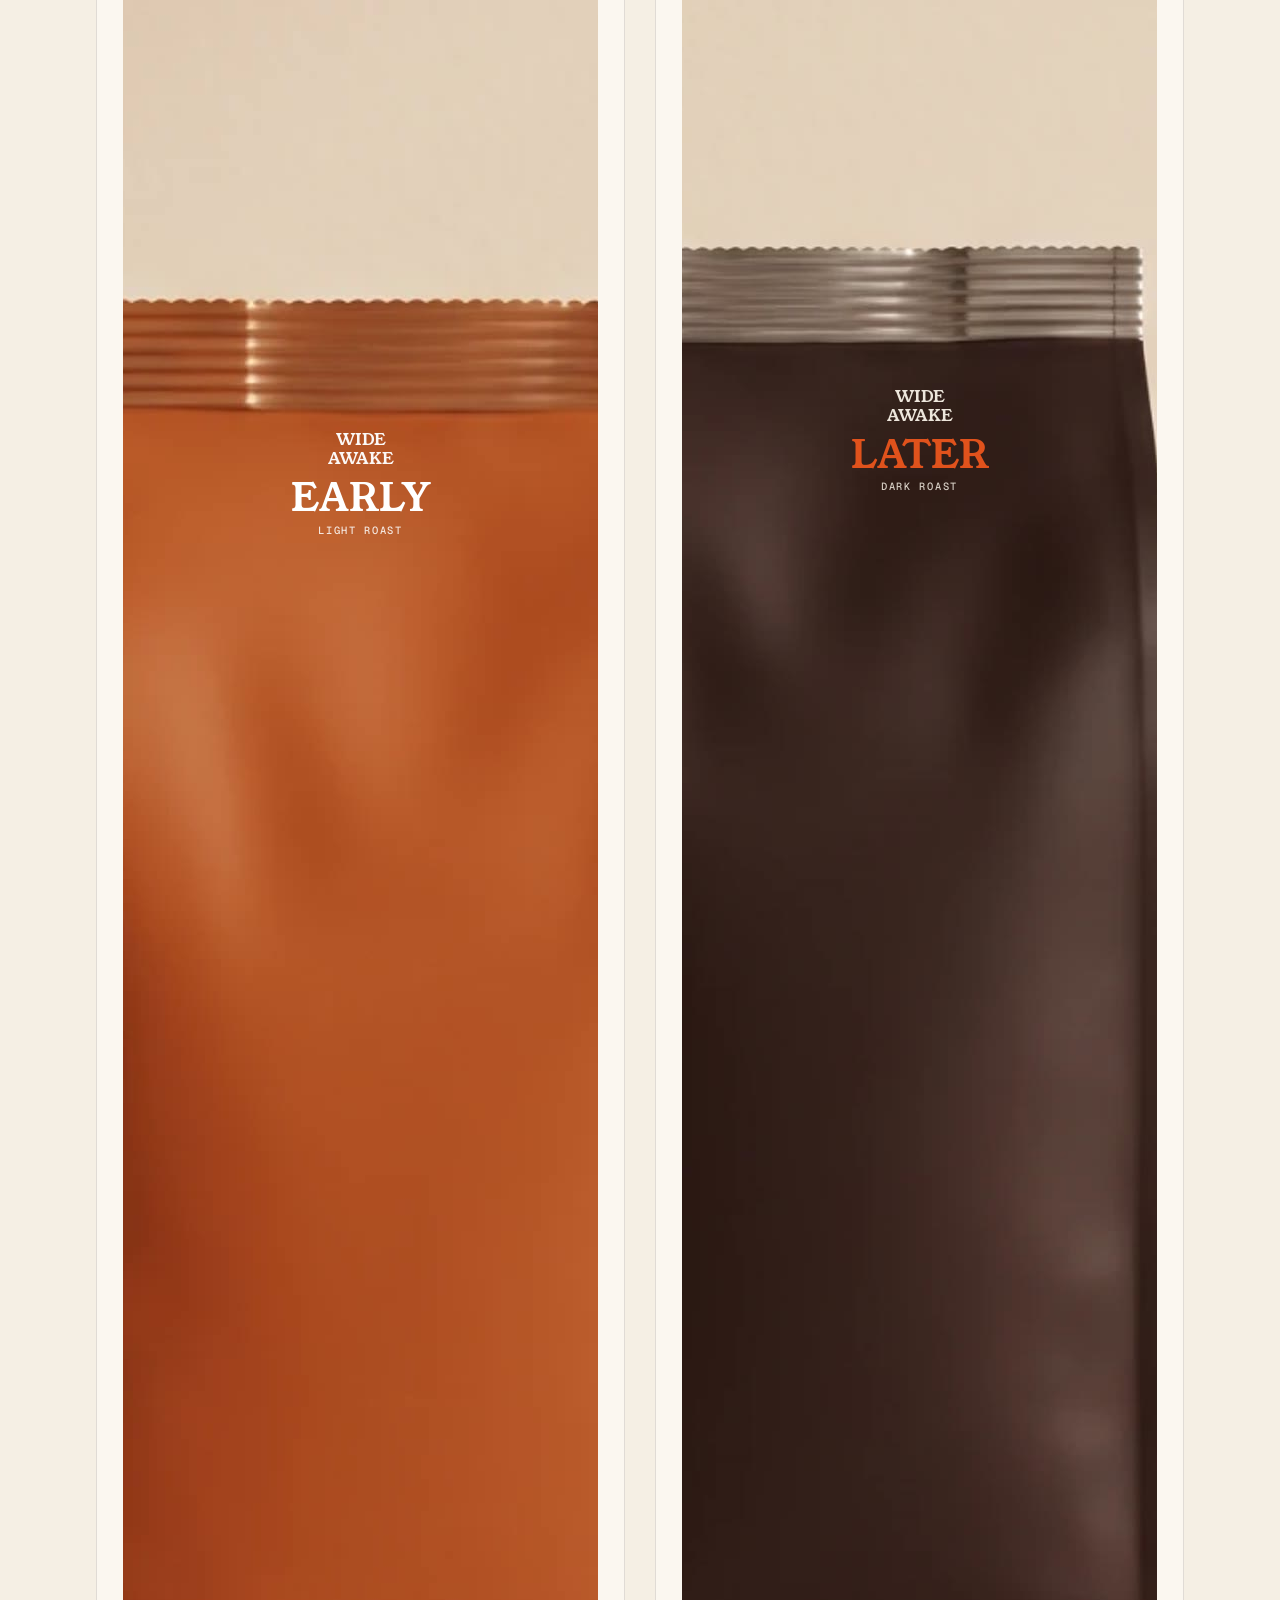
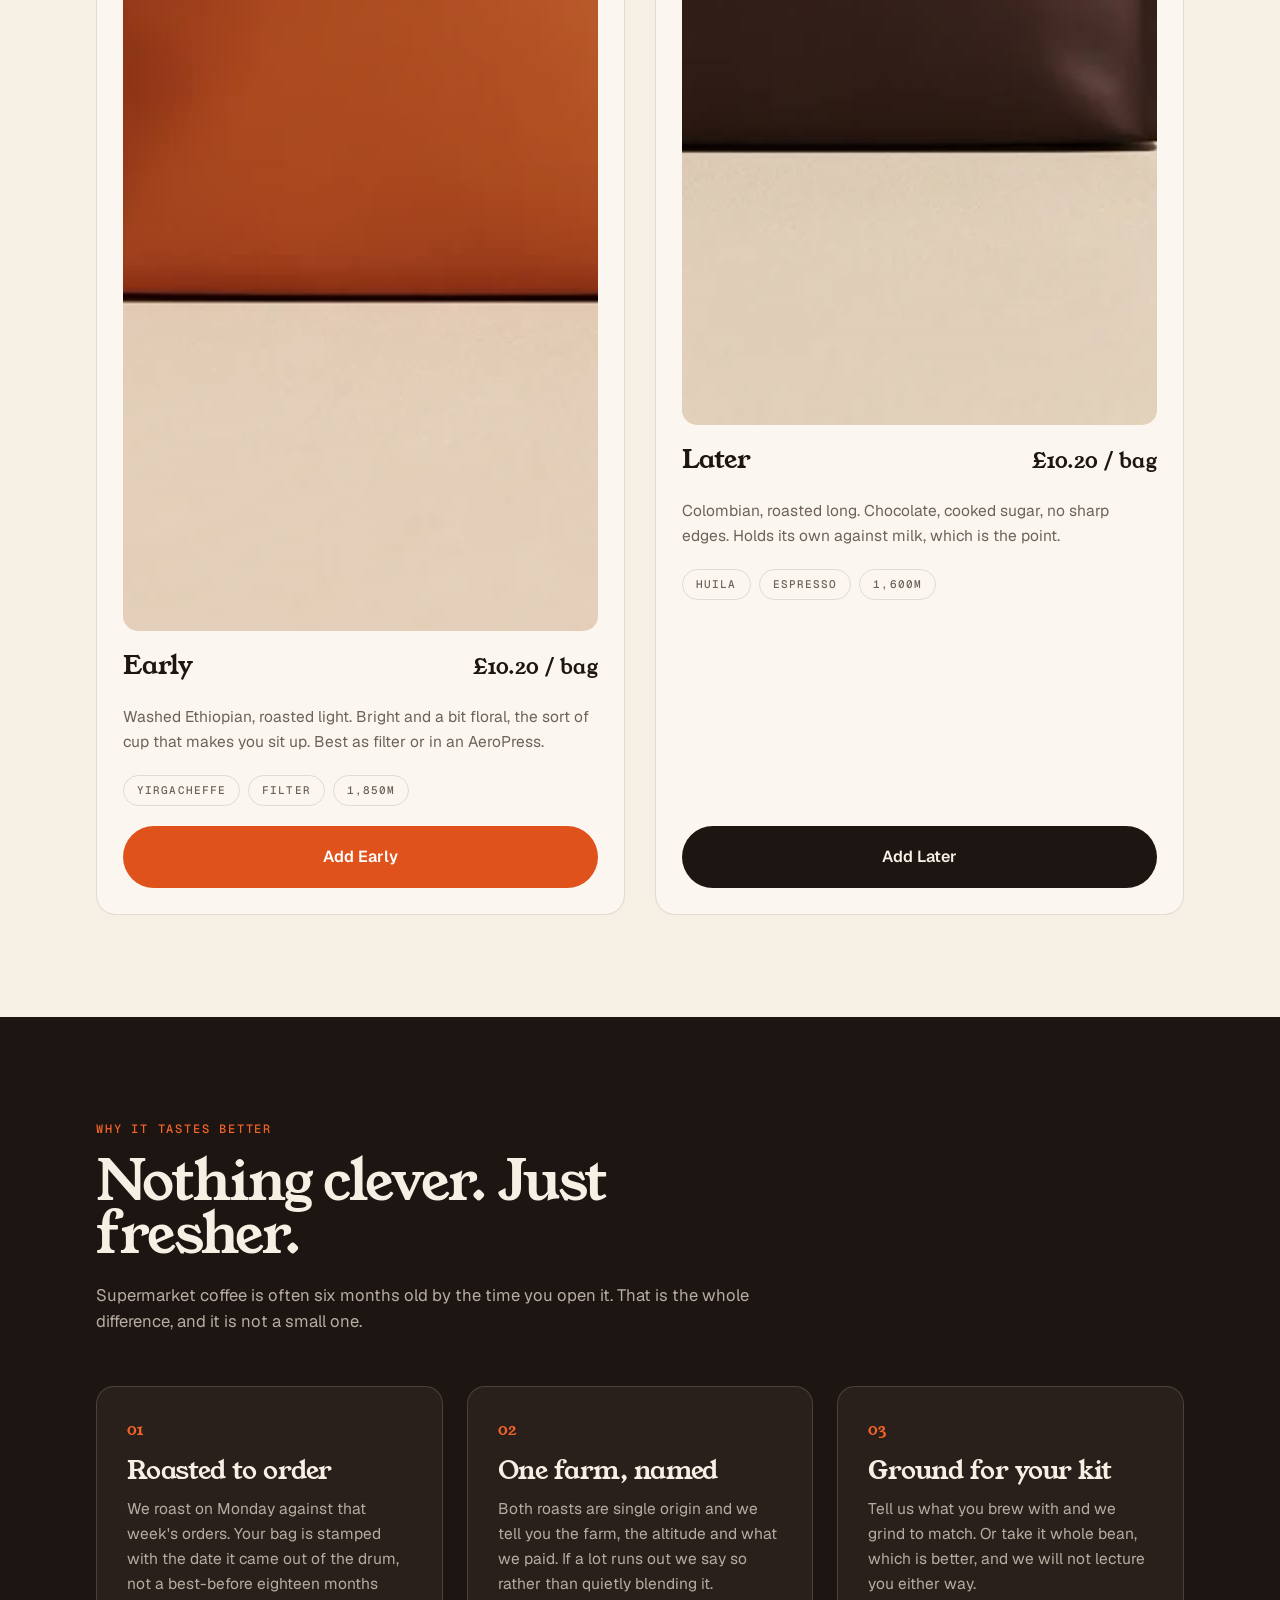
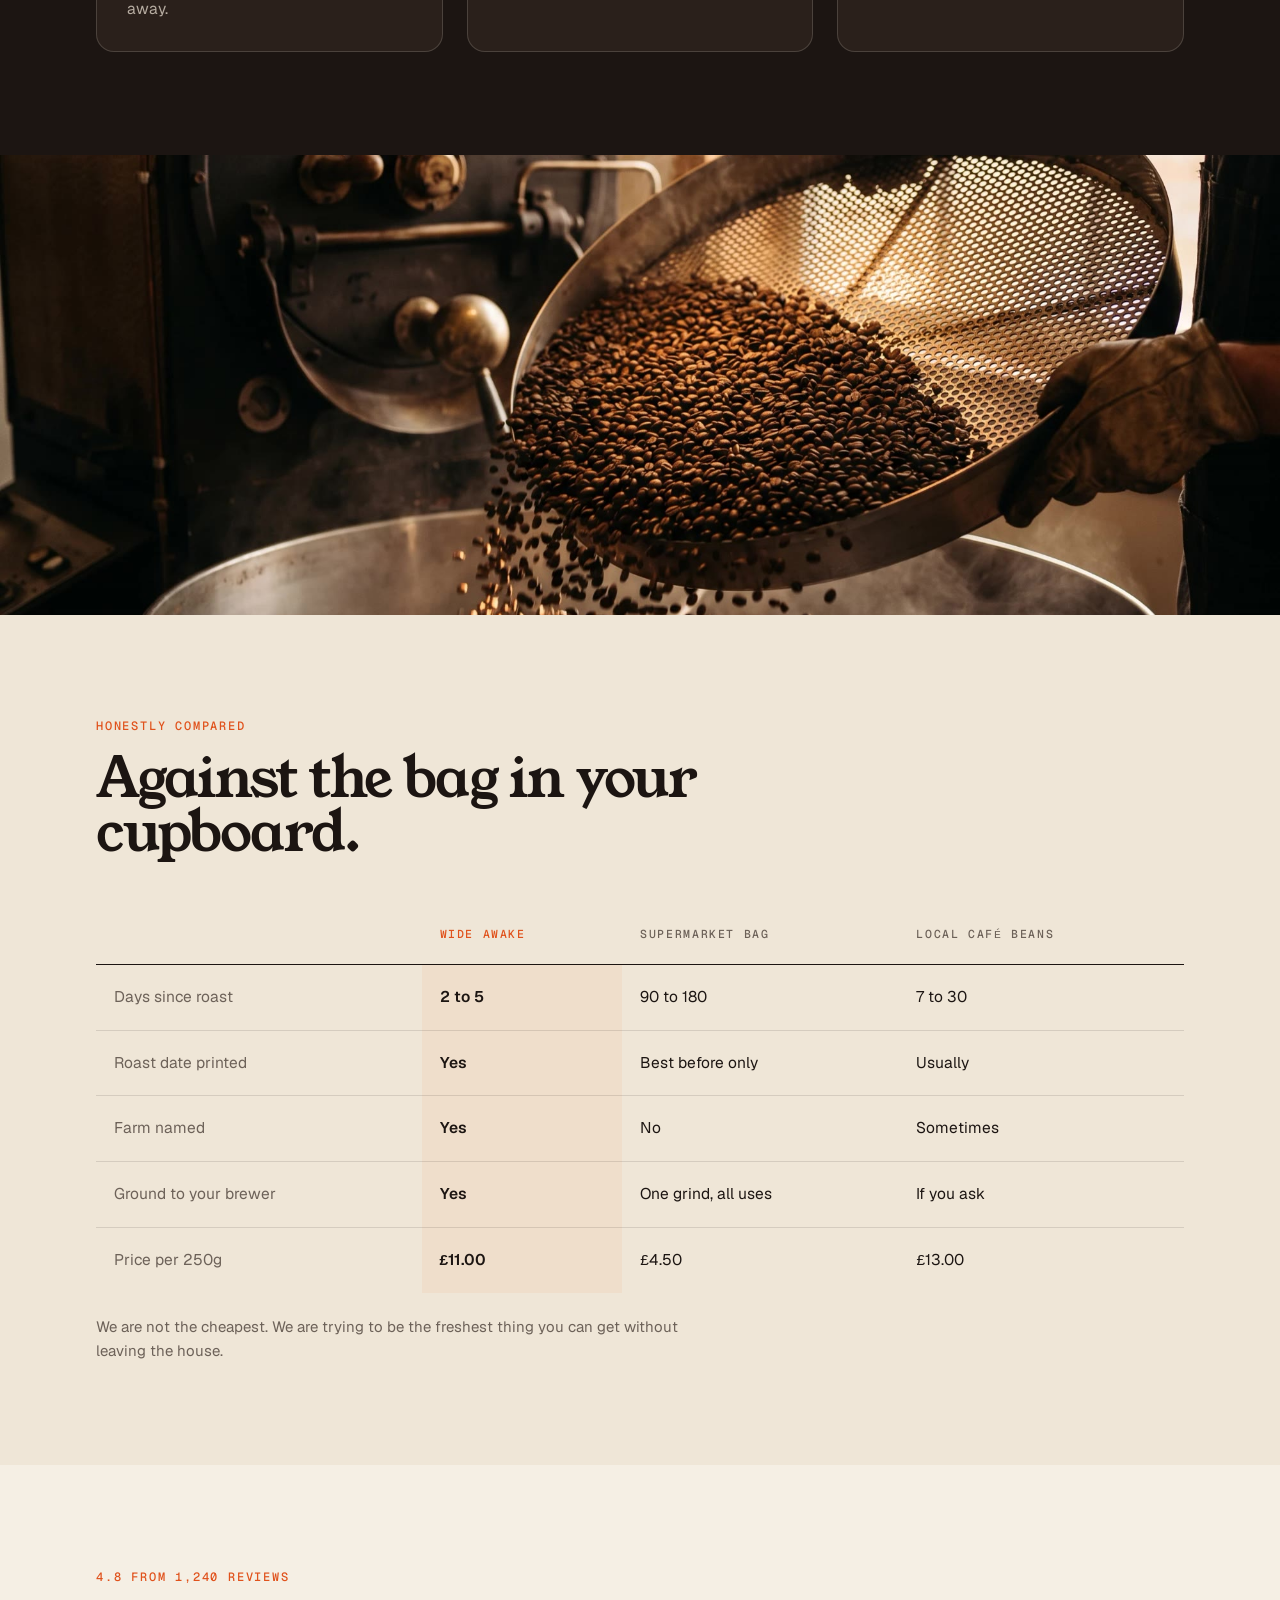
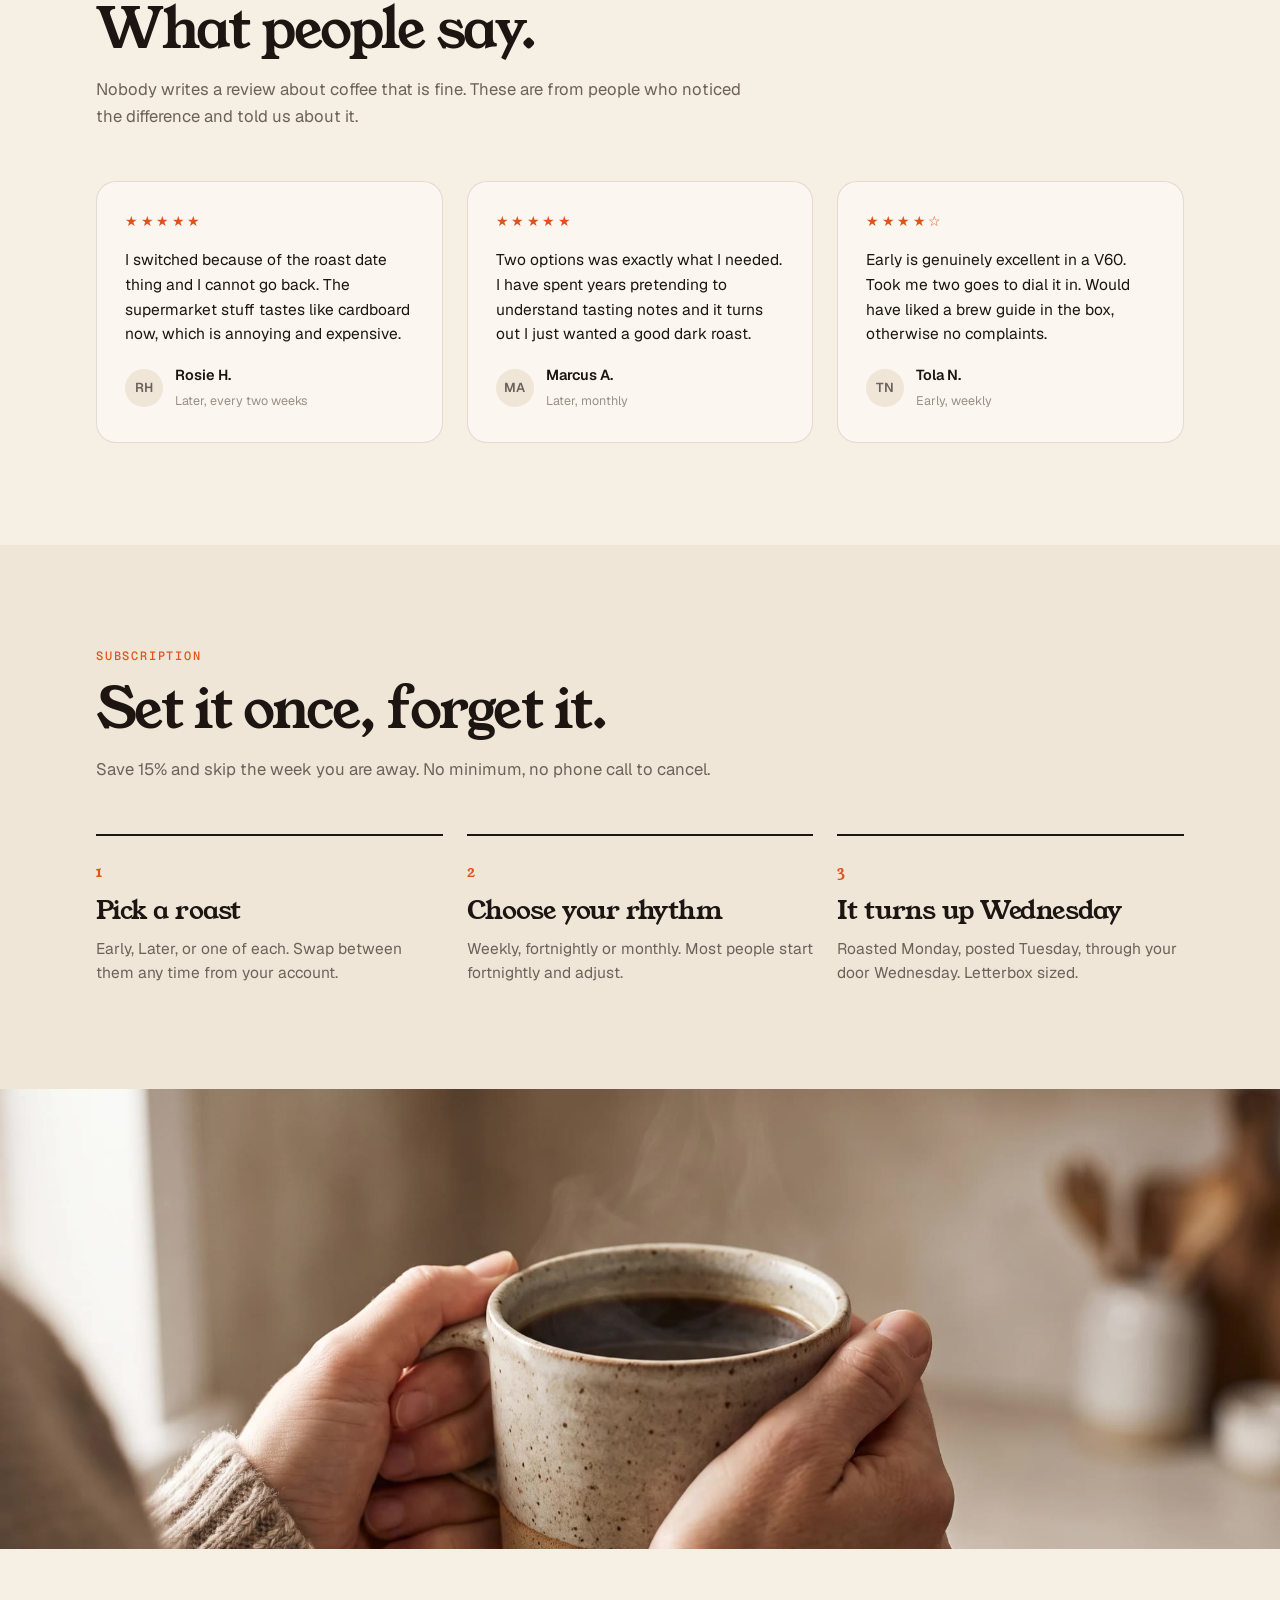
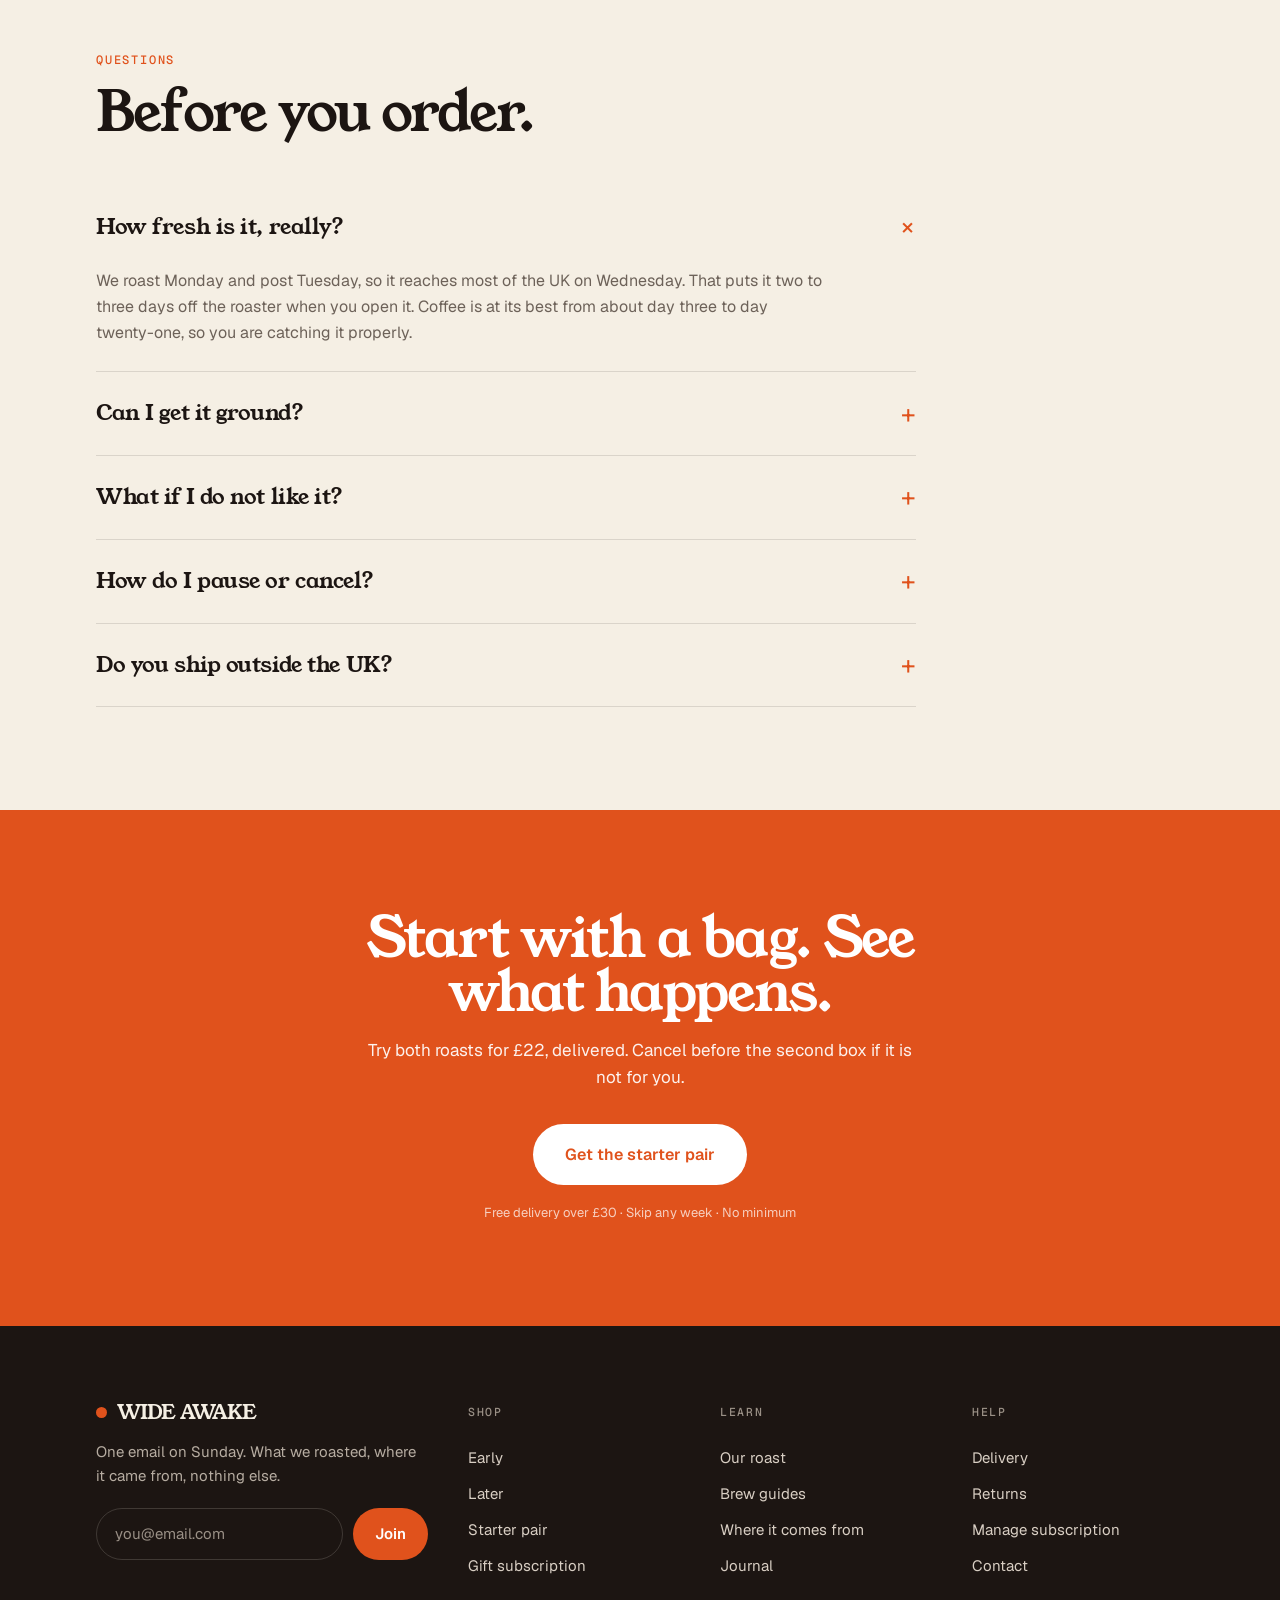
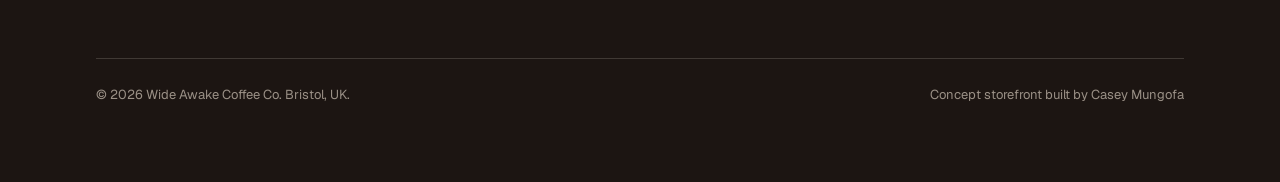
==== commit 511d5d72: "Fix the blurry banner images The two full width photos were only about 900 pixels wide but were bein" ====
--- a/index.html
+++ b/index.html
@@ -105,7 +105,7 @@
     <div class="rail rv" id="rail" style="margin-top:clamp(30px,3.6vw,46px)">
       <article class="slide">
         <div class="shot-in">
-          <img src="assets/img/bags.jpg" alt="Wide Awake Early and Later side by side on a plaster backdrop">
+          <img width="1600" height="1194" src="assets/img/bags.jpg" alt="Wide Awake Early and Later side by side on a plaster backdrop">
           <div class="mark" style="left:26.2%;width:21.4%;top:41%">
             <div class="m1">WIDE<br>AWAKE</div><div class="m2">EARLY</div><div class="m3">LIGHT ROAST</div>
           </div>
@@ -120,7 +120,7 @@
         </div>
       </article>
       <article class="slide">
-        <img src="assets/img/roastery.jpg" alt="Freshly roasted beans tipped into the cooling tray">
+        <img width="1200" height="896" src="assets/img/roastery.jpg" alt="Freshly roasted beans tipped into the cooling tray">
         <div class="slide-body">
           <h3>Monday on the drum</h3>
           <p>We roast against that week's orders, so nothing sits in a warehouse waiting for you to want it.</p>
@@ -128,7 +128,7 @@
         </div>
       </article>
       <article class="slide">
-        <img src="assets/img/pourover.jpg" alt="Water poured from a gooseneck kettle over a paper filter">
+        <img width="1200" height="896" src="assets/img/pourover.jpg" alt="Water poured from a gooseneck kettle over a paper filter">
         <div class="slide-body">
           <h3>Brew guides that fit</h3>
           <p>One card per method, written for the kit you already own rather than the kit we would like you to buy.</p>
@@ -136,7 +136,7 @@
         </div>
       </article>
       <article class="slide">
-        <img src="assets/img/mug-counter.jpg" alt="A speckled stoneware mug of black coffee on a kitchen counter">
+        <img width="1200" height="896" src="assets/img/mug-counter.jpg" alt="A speckled stoneware mug of black coffee on a kitchen counter">
         <div class="slide-body">
           <h3>Letterbox sized</h3>
           <p>The bag fits through a standard letterbox, so nobody has to be in on Wednesday.</p>
@@ -180,7 +180,7 @@
     <div class="cards">
       <article class="card rv" data-sku="early">
         <a class="shot" href="product.html?p=early" aria-label="Early, light roast">
-          <img src="assets/img/bag-early.jpg" alt="Wide Awake Early, light roast, 250g" loading="lazy">
+          <img width="1160" height="2280" src="assets/img/bag-early.jpg" alt="Wide Awake Early, light roast, 250g" loading="lazy">
           <div class="mark">
             <div class="m1">WIDE<br>AWAKE</div>
             <div class="m2">EARLY</div>
@@ -199,7 +199,7 @@
 
       <article class="card rv" data-sku="later" style="transition-delay:.09s">
         <a class="shot" href="product.html?p=later" aria-label="Later, dark roast">
-          <img src="assets/img/bag-later.jpg" alt="Wide Awake Later, dark roast, 250g" loading="lazy">
+          <img width="1160" height="2074" src="assets/img/bag-later.jpg" alt="Wide Awake Later, dark roast, 250g" loading="lazy">
           <div class="mark on-dark">
             <div class="m1">WIDE<br>AWAKE</div>
             <div class="m2">LATER</div>
@@ -251,7 +251,10 @@
   </div>
 </section>
 
-<img class="band" src="assets/img/roastery.jpg" alt="Beans cooling in the tray after the Monday roast" loading="lazy">
+<img class="band" src="assets/img/roastery.jpg"
+  srcset="assets/img/roastery.jpg 1200w, assets/img/roastery-2000.jpg 2000w"
+  sizes="100vw" width="2000" height="1494"
+  alt="Beans cooling in the tray after the Monday roast" loading="lazy" decoding="async">
 
 <!-- comparison -->
 <section class="sec ground">
@@ -339,7 +342,10 @@
   </div>
 </section>
 
-<img class="band" src="assets/img/mug-hands.jpg" alt="Two hands wrapped around a mug of black coffee" loading="lazy">
+<img class="band" src="assets/img/mug-hands.jpg"
+  srcset="assets/img/mug-hands.jpg 1200w, assets/img/mug-hands-2000.jpg 2000w"
+  sizes="100vw" width="2000" height="1494"
+  alt="Two hands wrapped around a mug of black coffee" loading="lazy" decoding="async">
 
 <!-- faq -->
 <section class="sec" id="faq">
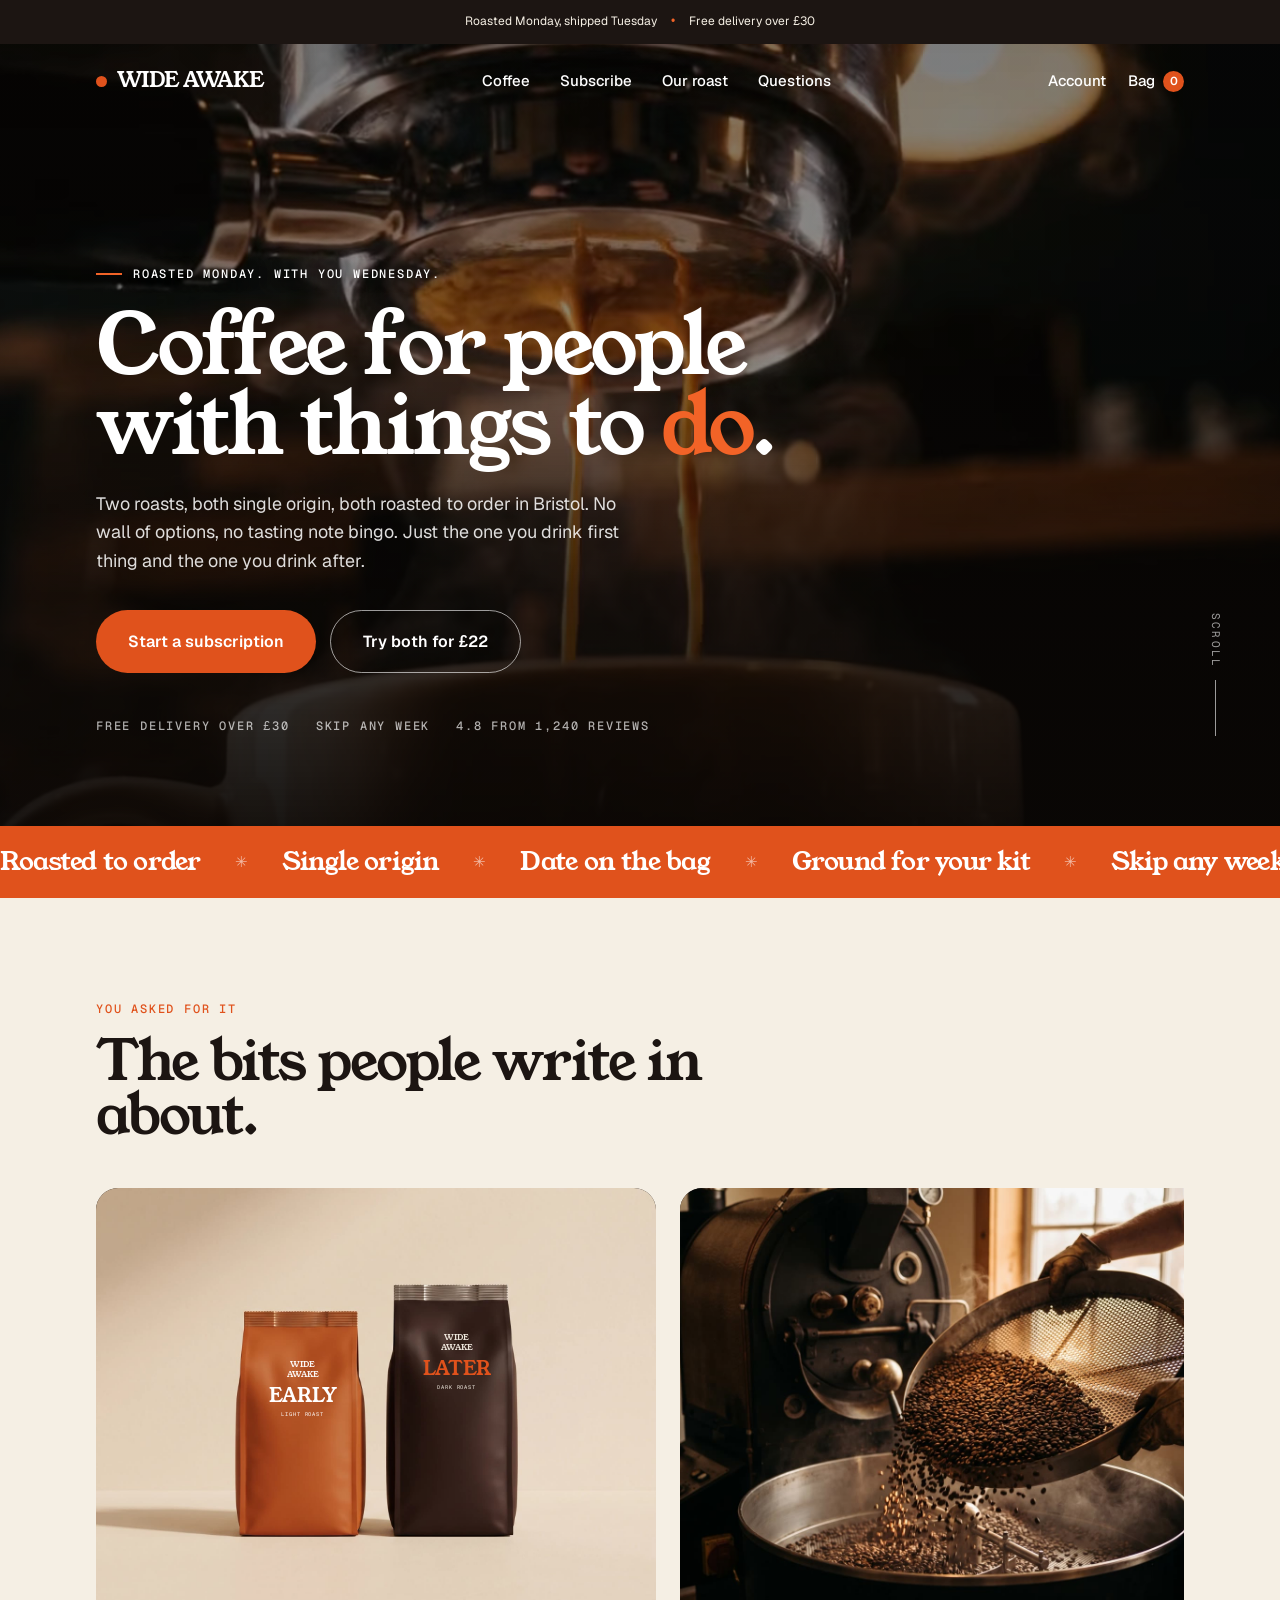
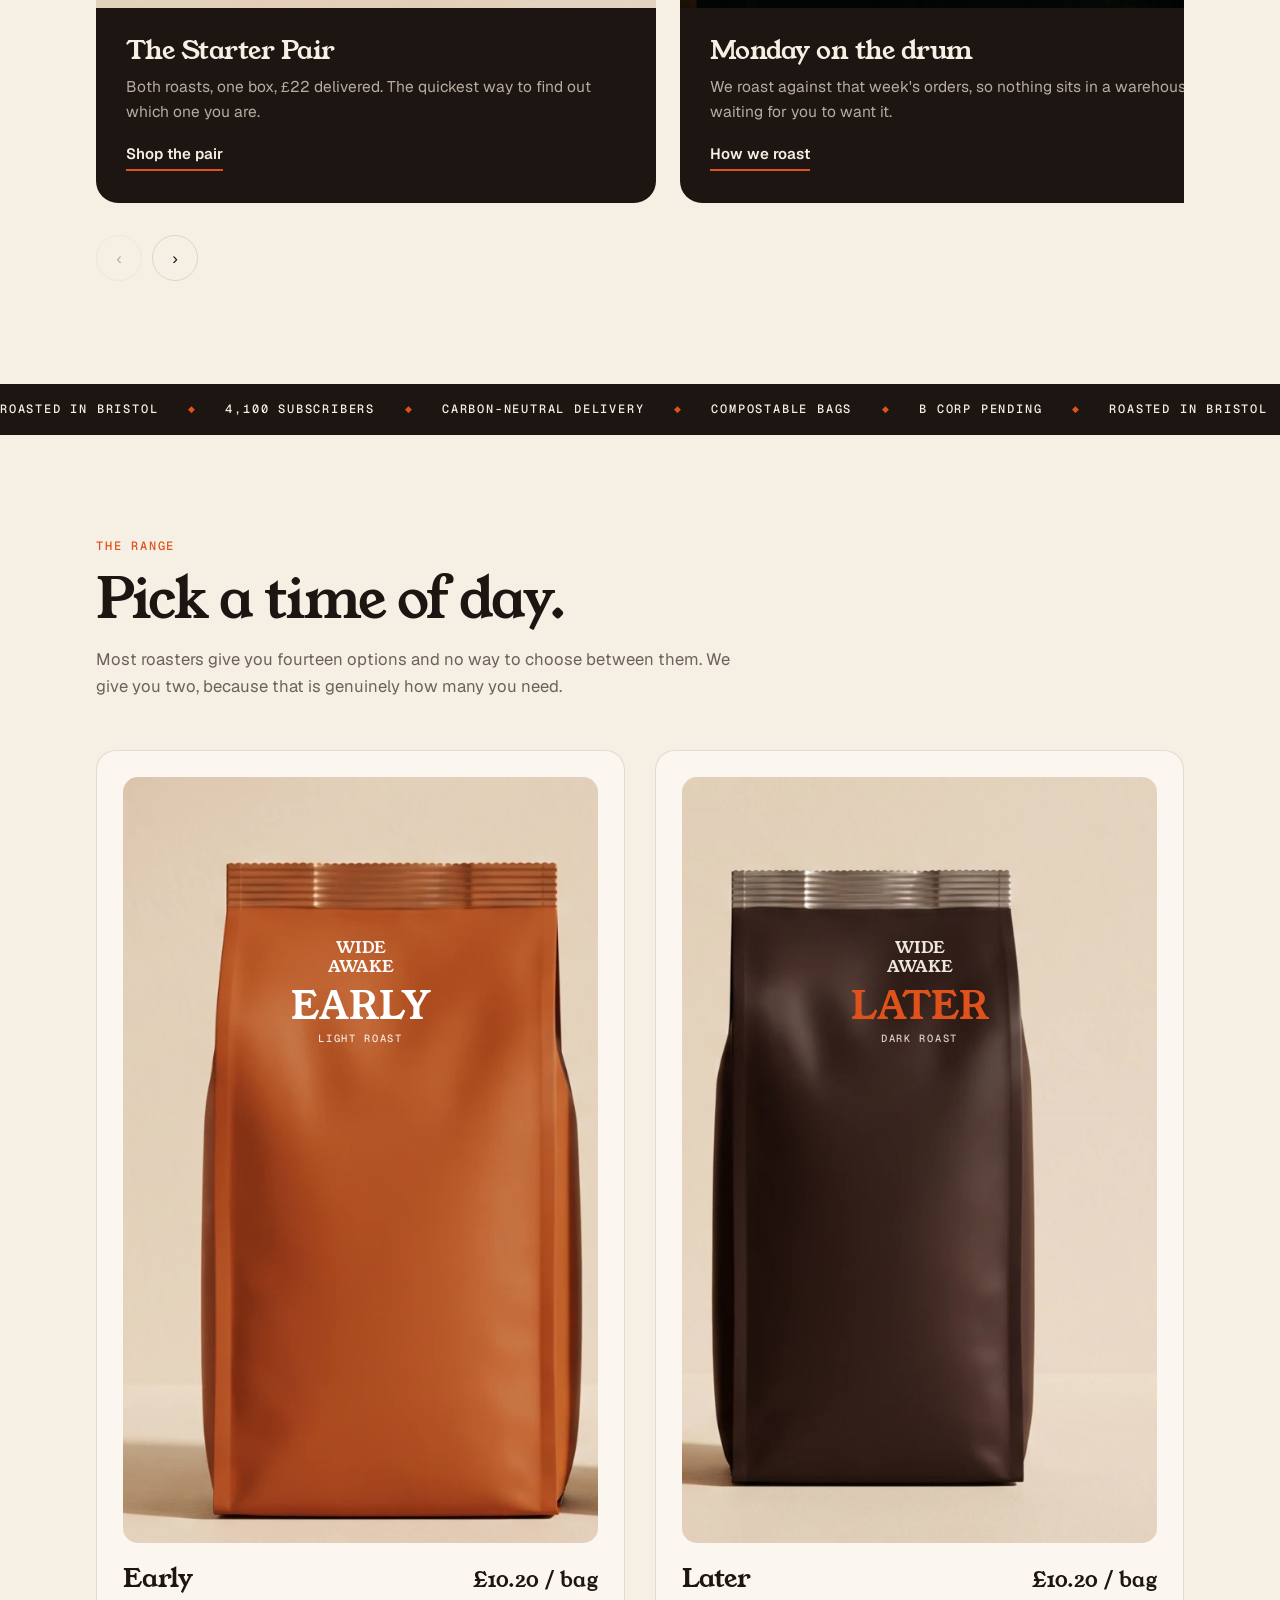
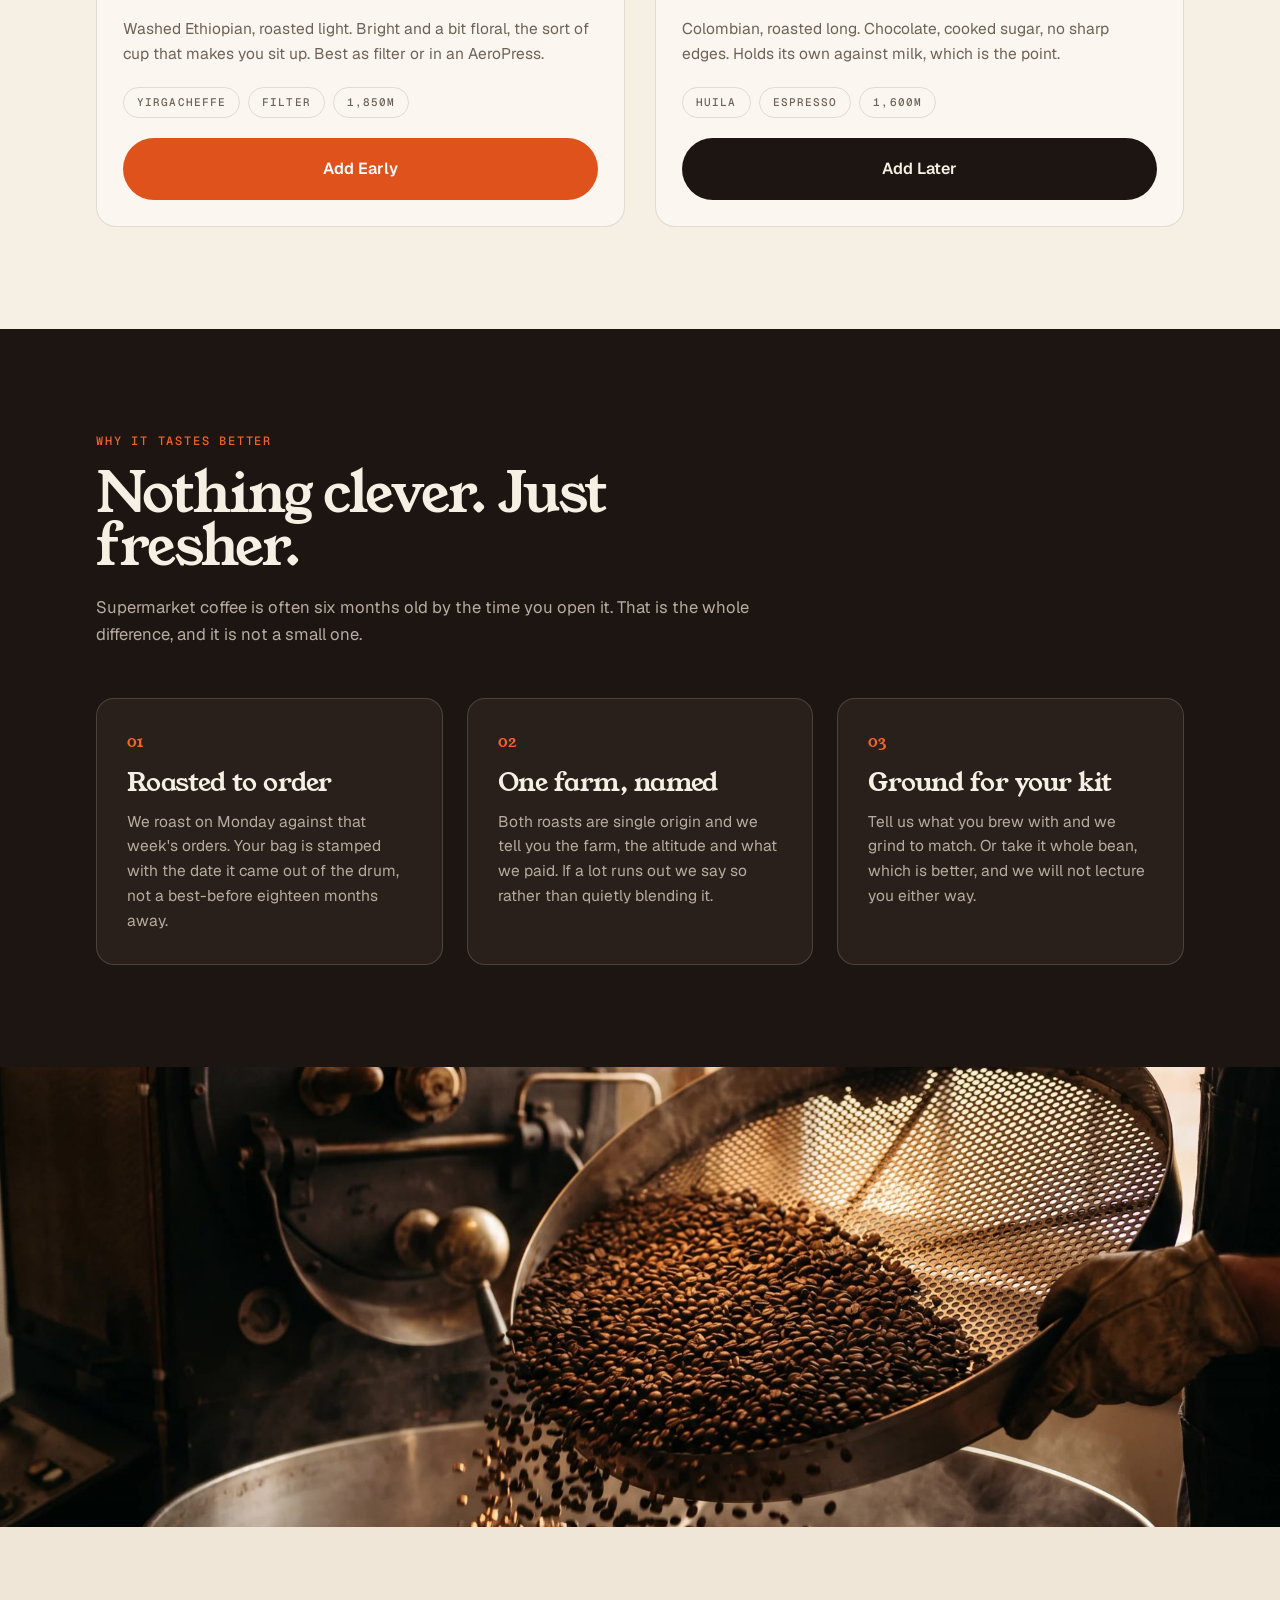
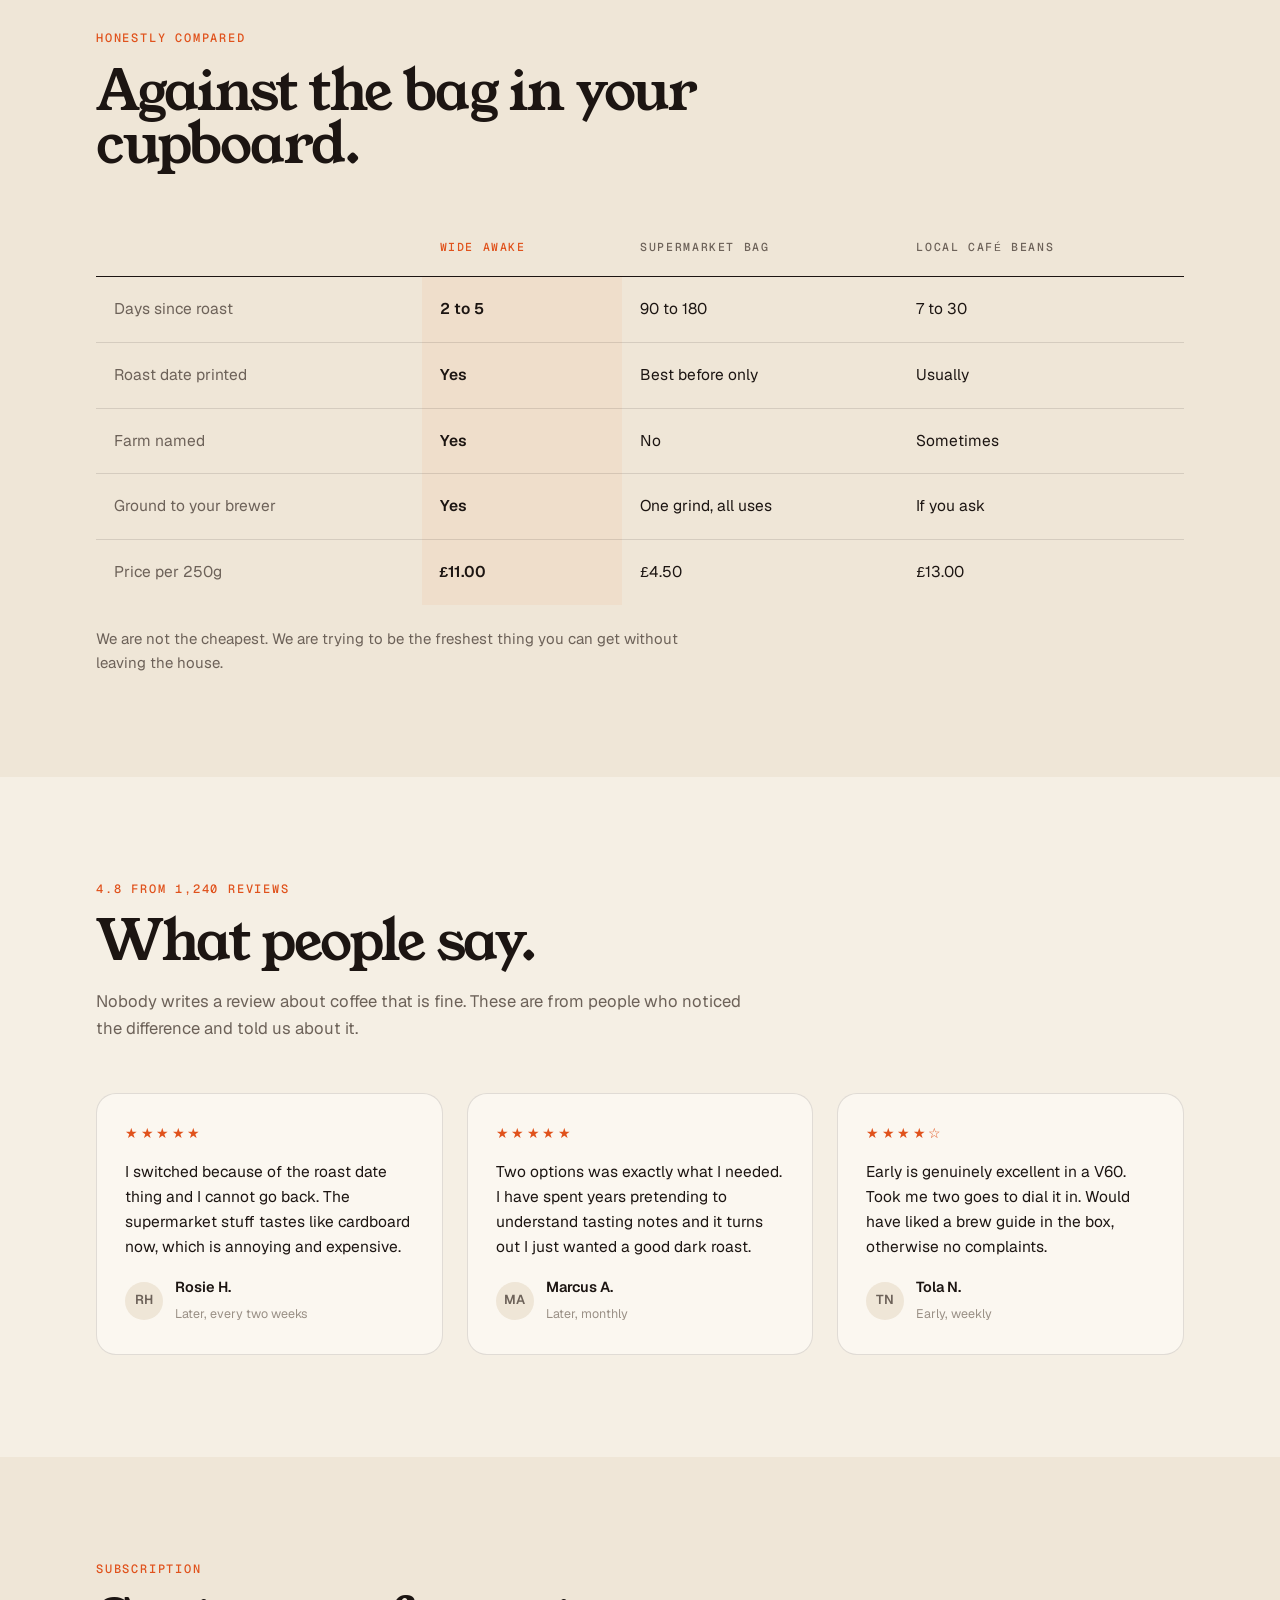
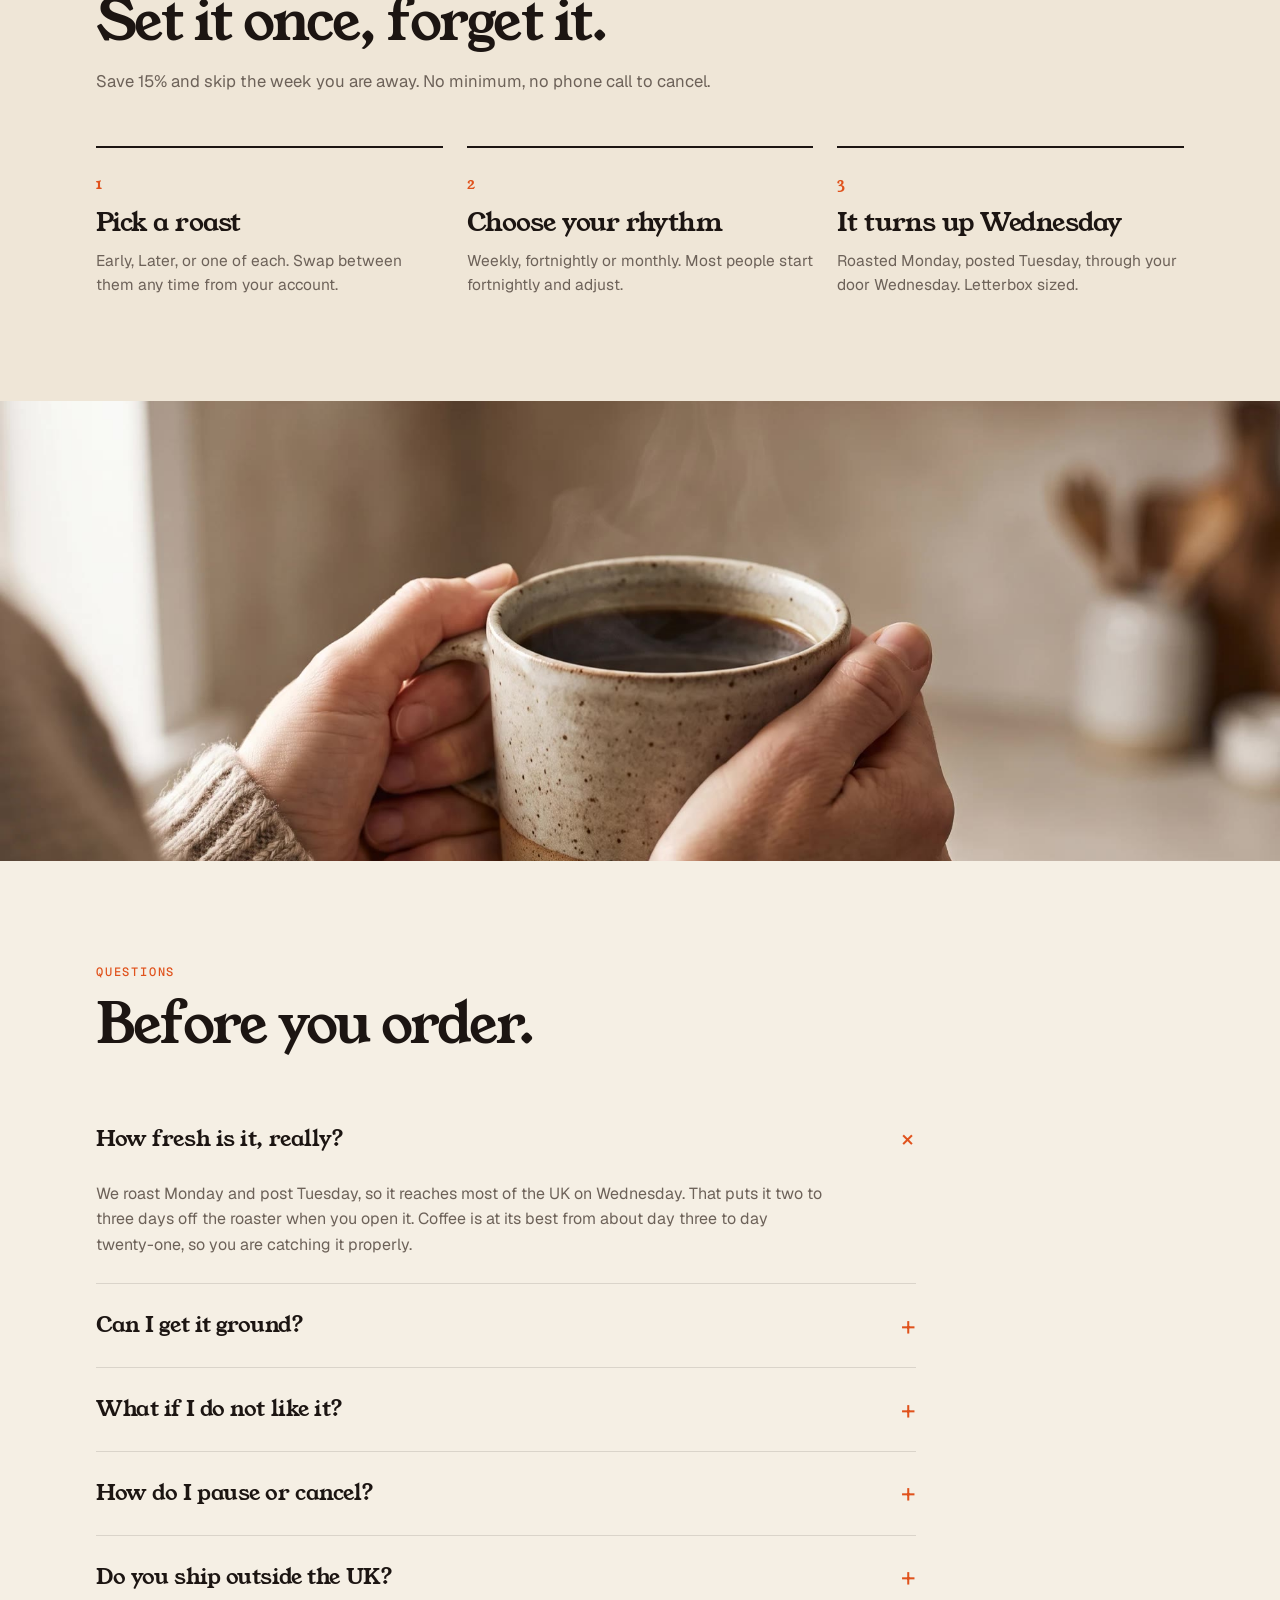
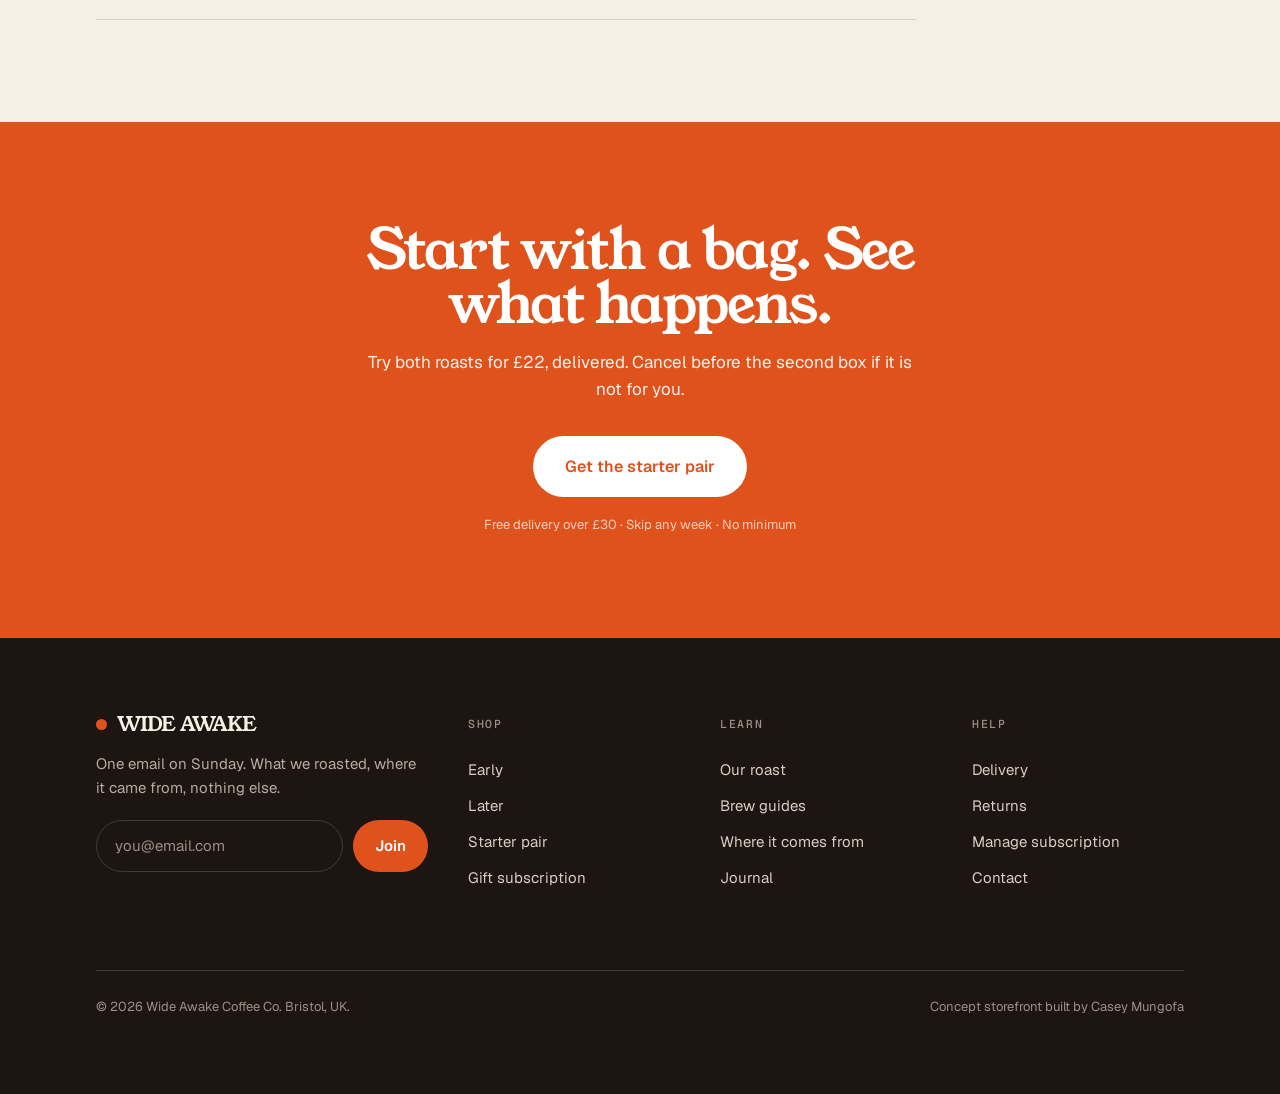
==== commit 6a89c56c: "Add proper link preview images and tags Sharing a link only had a few tags on the home page and the " ====
--- a/index.html
+++ b/index.html
@@ -6,10 +6,21 @@
 <title>Wide Awake Coffee Co. — Roasted Monday, with you Wednesday</title>
 <meta name="description" content="Two single origin roasts, roasted to order in Bristol and posted the next day. Subscribe and save 15%, skip any week, cancel whenever.">
 <meta name="theme-color" content="#1c1512">
-<meta property="og:title" content="Wide Awake Coffee Co.">
-<meta property="og:description" content="Coffee for people with things to do. Roasted Monday, with you Wednesday.">
-<meta property="og:image" content="assets/img/hero-poster.jpg">
+<link rel="canonical" href="https://kxngcxzz.github.io/Wide-Awake-Coffee-Brand-/">
 <meta property="og:type" content="website">
+<meta property="og:site_name" content="Wide Awake Coffee Co.">
+<meta property="og:locale" content="en_GB">
+<meta property="og:url" content="https://kxngcxzz.github.io/Wide-Awake-Coffee-Brand-/">
+<meta property="og:title" content="Wide Awake Coffee Co. - coffee for people with things to do">
+<meta property="og:description" content="Two single origin roasts, roasted to order in Bristol and posted the next day. Subscribe and save 15%, skip any week, cancel whenever.">
+<meta property="og:image" content="https://kxngcxzz.github.io/Wide-Awake-Coffee-Brand-/assets/img/og-cover.jpg">
+<meta property="og:image:width" content="1200">
+<meta property="og:image:height" content="630">
+<meta property="og:image:alt" content="Wide Awake Early and Later coffee bags">
+<meta name="twitter:card" content="summary_large_image">
+<meta name="twitter:title" content="Wide Awake Coffee Co. - coffee for people with things to do">
+<meta name="twitter:description" content="Two single origin roasts, roasted to order in Bristol and posted the next day.">
+<meta name="twitter:image" content="https://kxngcxzz.github.io/Wide-Awake-Coffee-Brand-/assets/img/og-cover.jpg">
 <link rel="preload" href="assets/fonts/young-serif-400.woff2" as="font" type="font/woff2" crossorigin>
 <link rel="preload" href="assets/fonts/geist-500.woff2" as="font" type="font/woff2" crossorigin>
 <link rel="stylesheet" href="assets/css/site.css">
--- a/assets/css/site.css
+++ b/assets/css/site.css
@@ -34,7 +34,10 @@
 body{background:var(--oat);color:var(--ink);font-family:var(--body);
   font-size:17px;line-height:1.6;-webkit-font-smoothing:antialiased;
   overflow-x:hidden}
-img{display:block;max-width:100%}
+/* height:auto is not optional once images carry width/height attributes.
+   Those attributes set a real height at low priority, and an explicit height
+   beats aspect-ratio, so without this every cropped image renders full size. */
+img{display:block;max-width:100%;height:auto}
 /* a display rule further down would otherwise win against the attribute */
 [hidden]{display:none !important}
 a{color:inherit;text-decoration:none}
